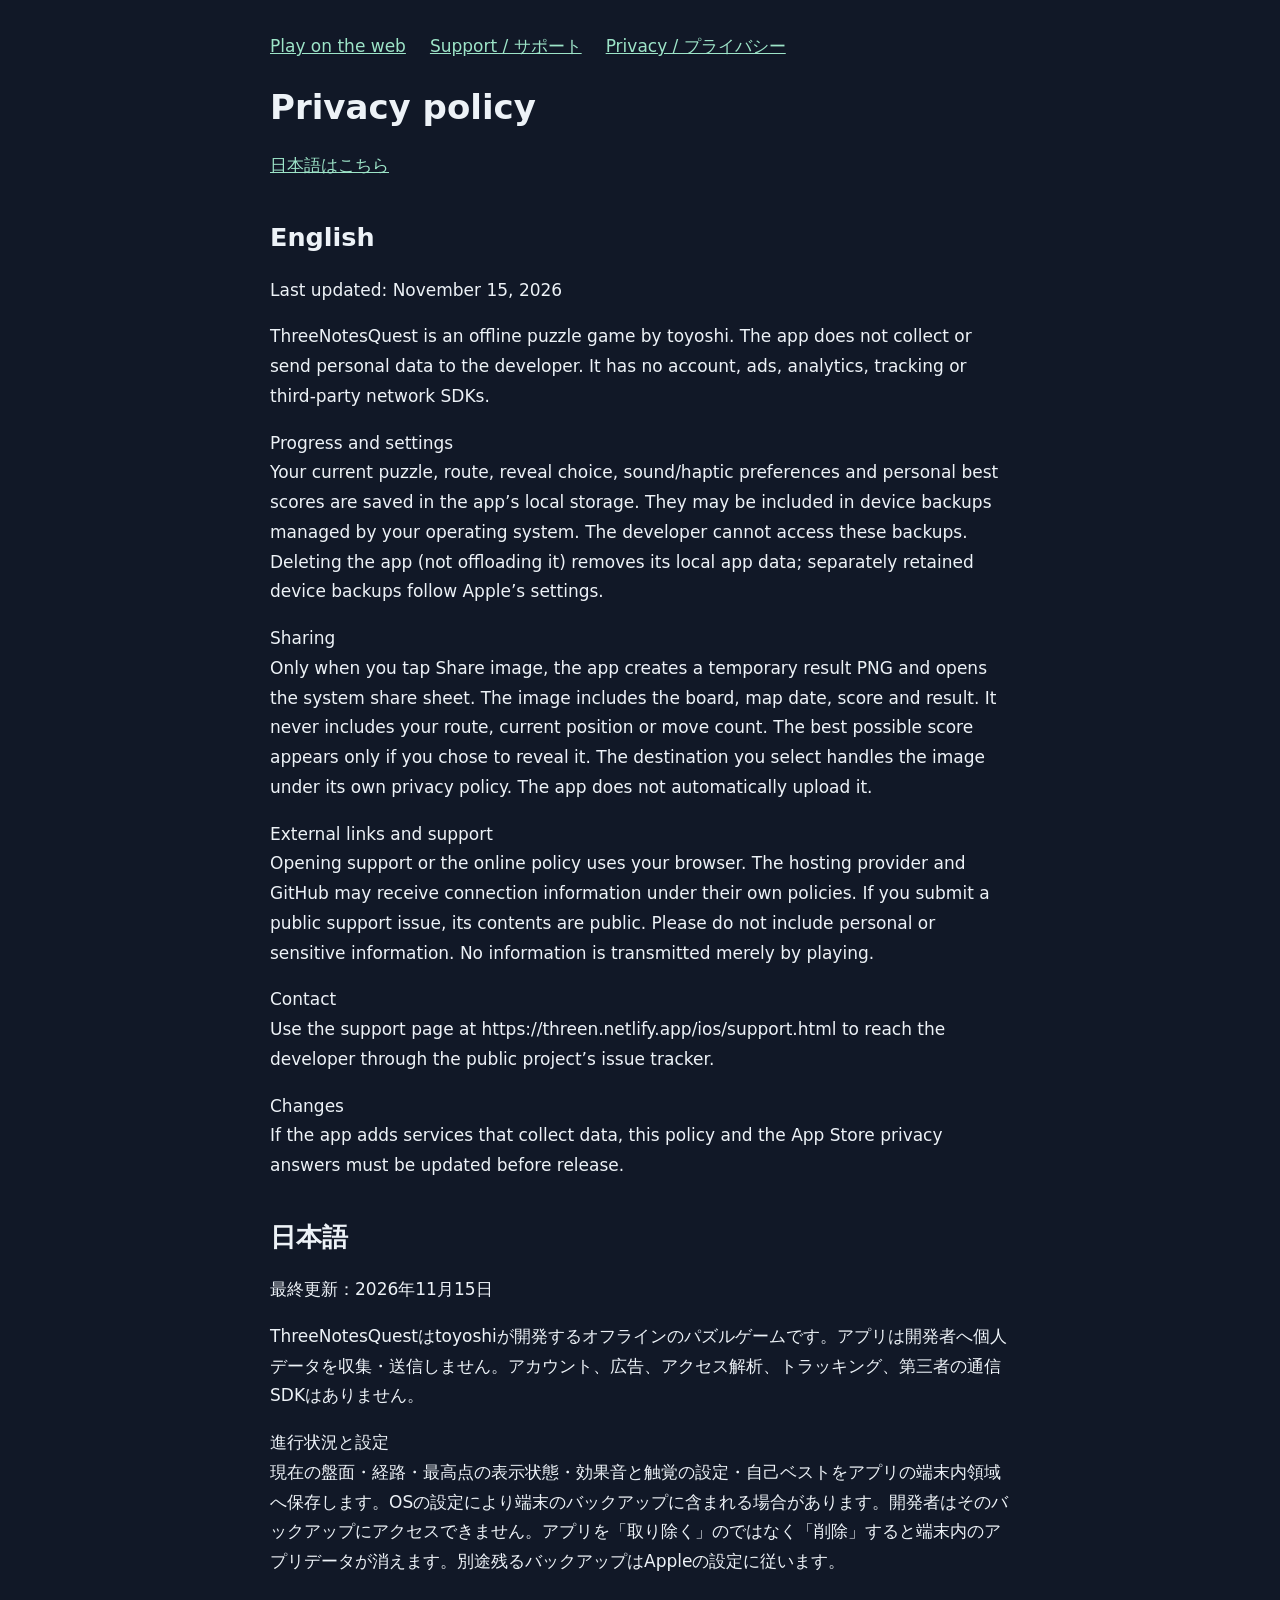
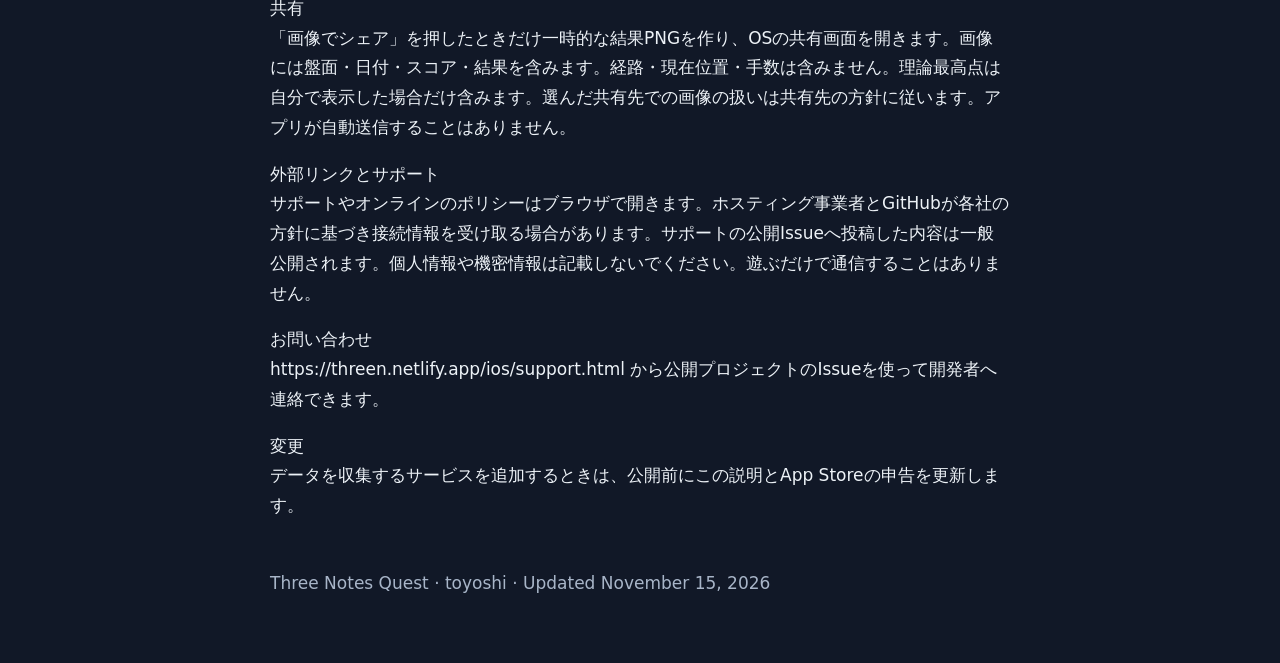
==== ios/privacy.html @ 64a64644 "Add native app privacy and support pages" ====
<!doctype html>
<html lang="en"><meta charset="utf-8"><meta name="viewport" content="width=device-width,initial-scale=1"><meta name="color-scheme" content="dark"><title>Privacy policy · Three Notes Quest</title><style>body{margin:0;background:#111827;color:#edf2f7;font:17px/1.75 system-ui,sans-serif}main{max-width:740px;margin:auto;padding:32px 20px 64px}a{color:#9de4c8}nav{display:flex;gap:24px;flex-wrap:wrap}h1,h2{line-height:1.3}section{margin-top:40px}summary{cursor:pointer;padding:14px 0}li{margin:.5em 0}footer{margin-top:48px;color:#a8b5c8}a:focus-visible{outline:3px solid #e9c35b;outline-offset:4px}</style><main><nav><a href="/">Play on the web</a><a href="support.html">Support / サポート</a><a href="privacy.html">Privacy / プライバシー</a></nav><h1>Privacy policy</h1><p><a href="#japanese" lang="ja">日本語はこちら</a></p><section lang="en"><h2>English</h2><p>Last updated: November 15, 2026</p><p>ThreeNotesQuest is an offline puzzle game by toyoshi. The app does not collect or send personal data to the developer. It has no account, ads, analytics, tracking or third-party network SDKs.</p><p>Progress and settings<br>Your current puzzle, route, reveal choice, sound/haptic preferences and personal best scores are saved in the app’s local storage. They may be included in device backups managed by your operating system. The developer cannot access these backups. Deleting the app (not offloading it) removes its local app data; separately retained device backups follow Apple’s settings.</p><p>Sharing<br>Only when you tap Share image, the app creates a temporary result PNG and opens the system share sheet. The image includes the board, map date, score and result. It never includes your route, current position or move count. The best possible score appears only if you chose to reveal it. The destination you select handles the image under its own privacy policy. The app does not automatically upload it.</p><p>External links and support<br>Opening support or the online policy uses your browser. The hosting provider and GitHub may receive connection information under their own policies. If you submit a public support issue, its contents are public. Please do not include personal or sensitive information. No information is transmitted merely by playing.</p><p>Contact<br>Use the support page at https://threen.netlify.app/ios/support.html to reach the developer through the public project’s issue tracker.</p><p>Changes<br>If the app adds services that collect data, this policy and the App Store privacy answers must be updated before release.</p></section><section lang="ja" id="japanese"><h2>日本語</h2><p>最終更新：2026年11月15日</p><p>ThreeNotesQuestはtoyoshiが開発するオフラインのパズルゲームです。アプリは開発者へ個人データを収集・送信しません。アカウント、広告、アクセス解析、トラッキング、第三者の通信SDKはありません。</p><p>進行状況と設定<br>現在の盤面・経路・最高点の表示状態・効果音と触覚の設定・自己ベストをアプリの端末内領域へ保存します。OSの設定により端末のバックアップに含まれる場合があります。開発者はそのバックアップにアクセスできません。アプリを「取り除く」のではなく「削除」すると端末内のアプリデータが消えます。別途残るバックアップはAppleの設定に従います。</p><p>共有<br>「画像でシェア」を押したときだけ一時的な結果PNGを作り、OSの共有画面を開きます。画像には盤面・日付・スコア・結果を含みます。経路・現在位置・手数は含みません。理論最高点は自分で表示した場合だけ含みます。選んだ共有先での画像の扱いは共有先の方針に従います。アプリが自動送信することはありません。</p><p>外部リンクとサポート<br>サポートやオンラインのポリシーはブラウザで開きます。ホスティング事業者とGitHubが各社の方針に基づき接続情報を受け取る場合があります。サポートの公開Issueへ投稿した内容は一般公開されます。個人情報や機密情報は記載しないでください。遊ぶだけで通信することはありません。</p><p>お問い合わせ<br>https://threen.netlify.app/ios/support.html から公開プロジェクトのIssueを使って開発者へ連絡できます。</p><p>変更<br>データを収集するサービスを追加するときは、公開前にこの説明とApp Storeの申告を更新します。</p></section><footer>Three Notes Quest · toyoshi · Updated November 15, 2026</footer></main></html>
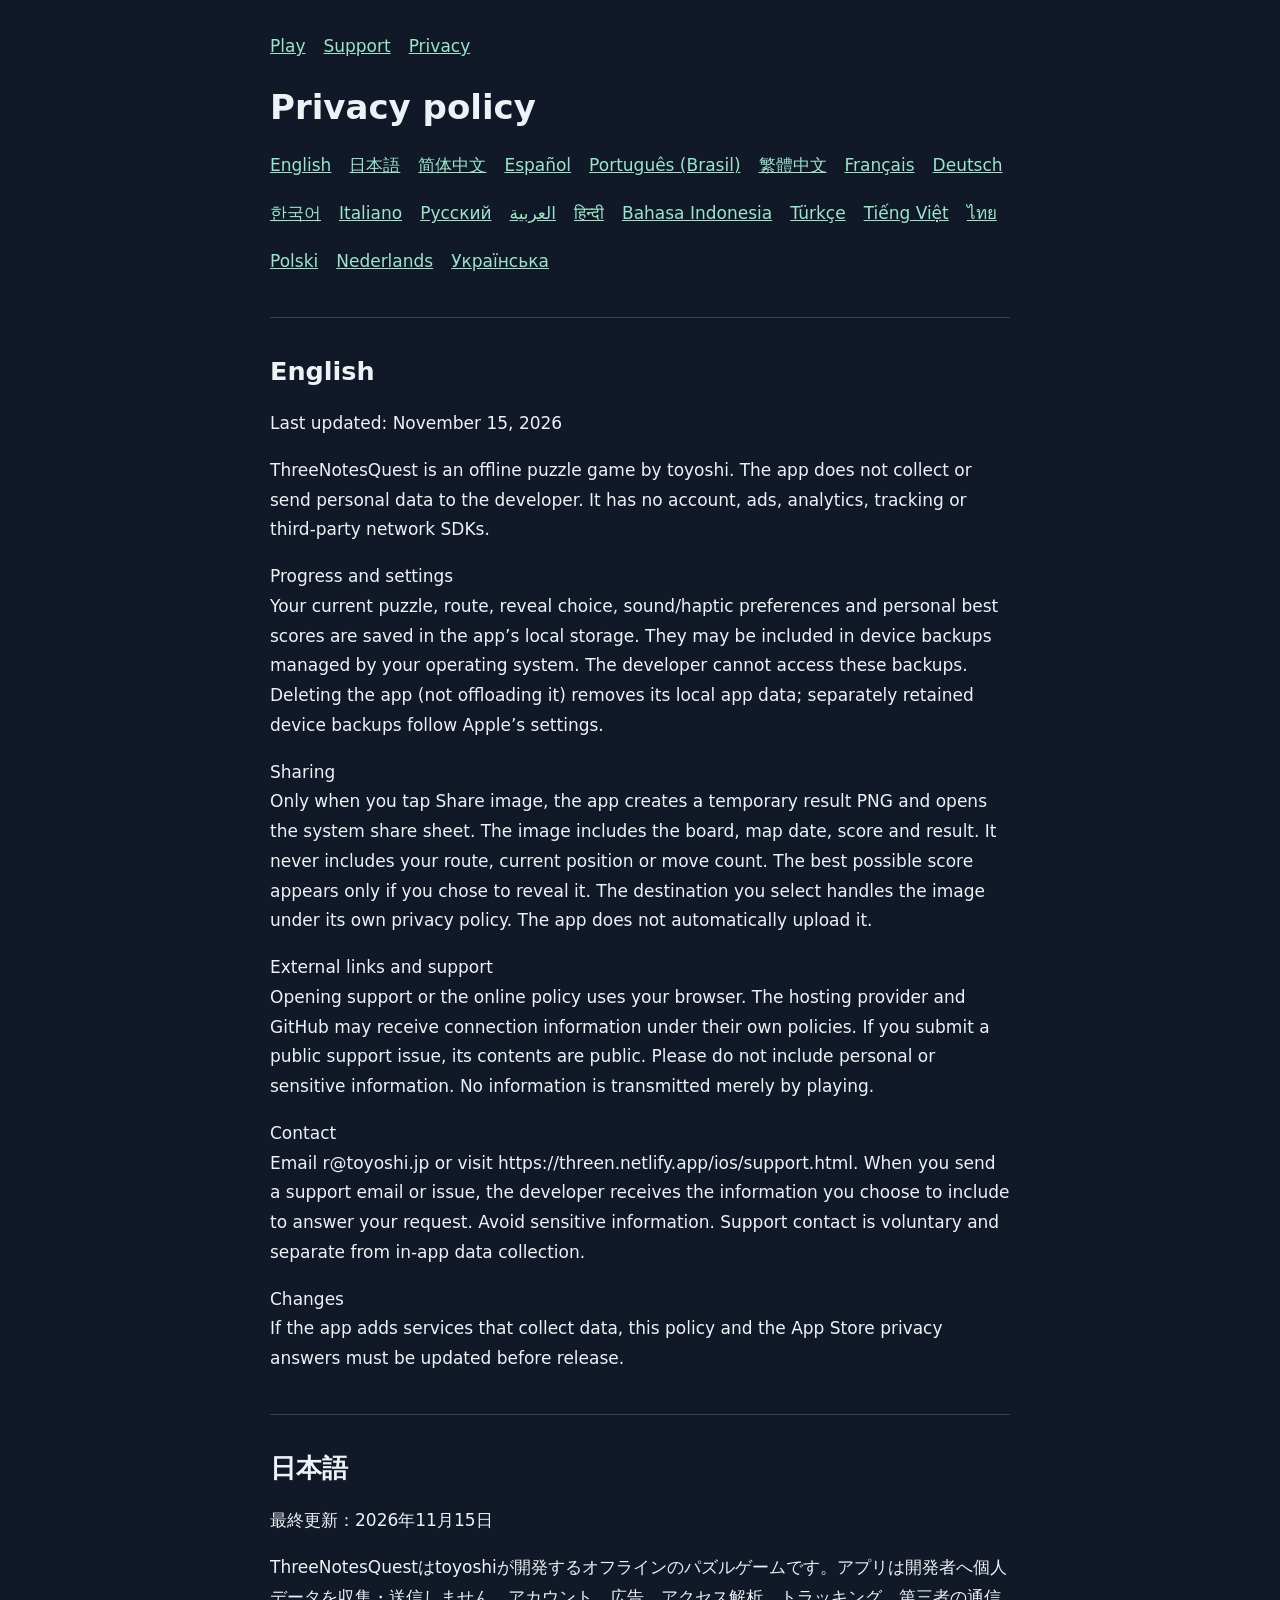
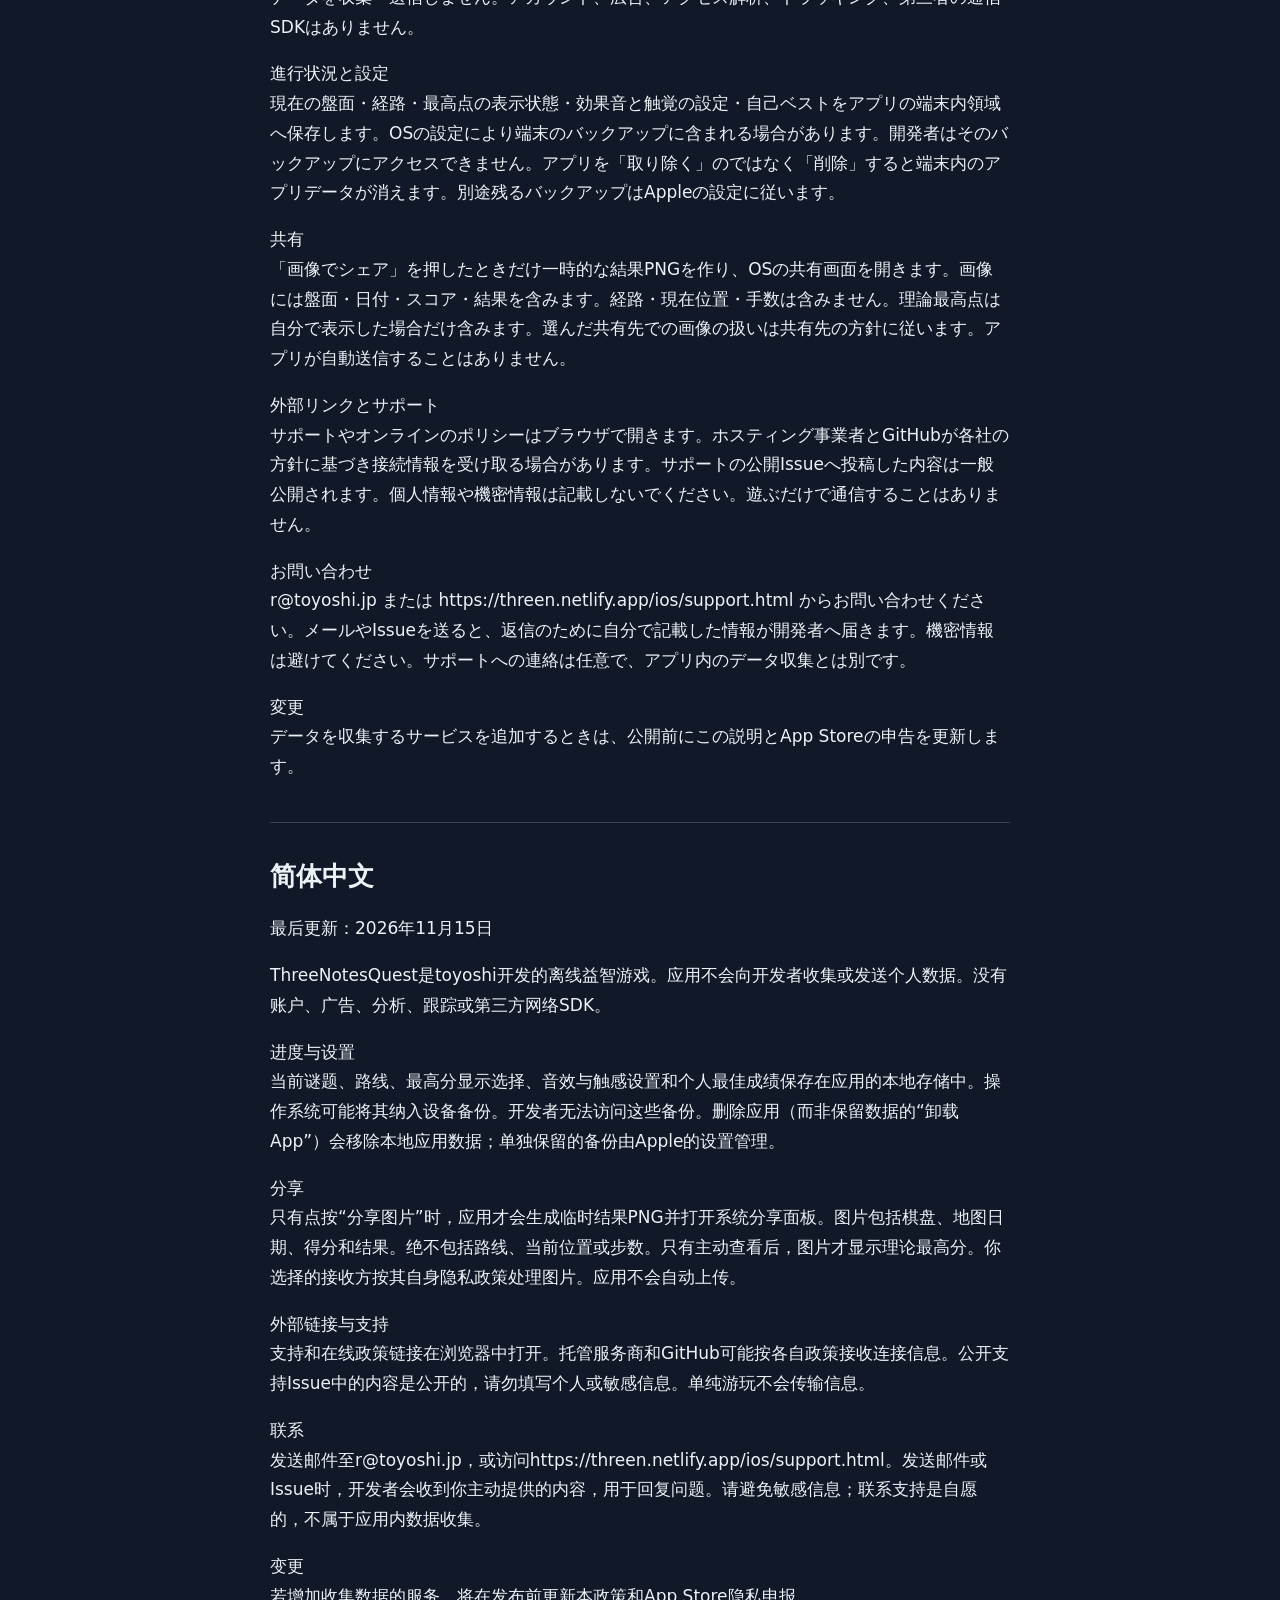
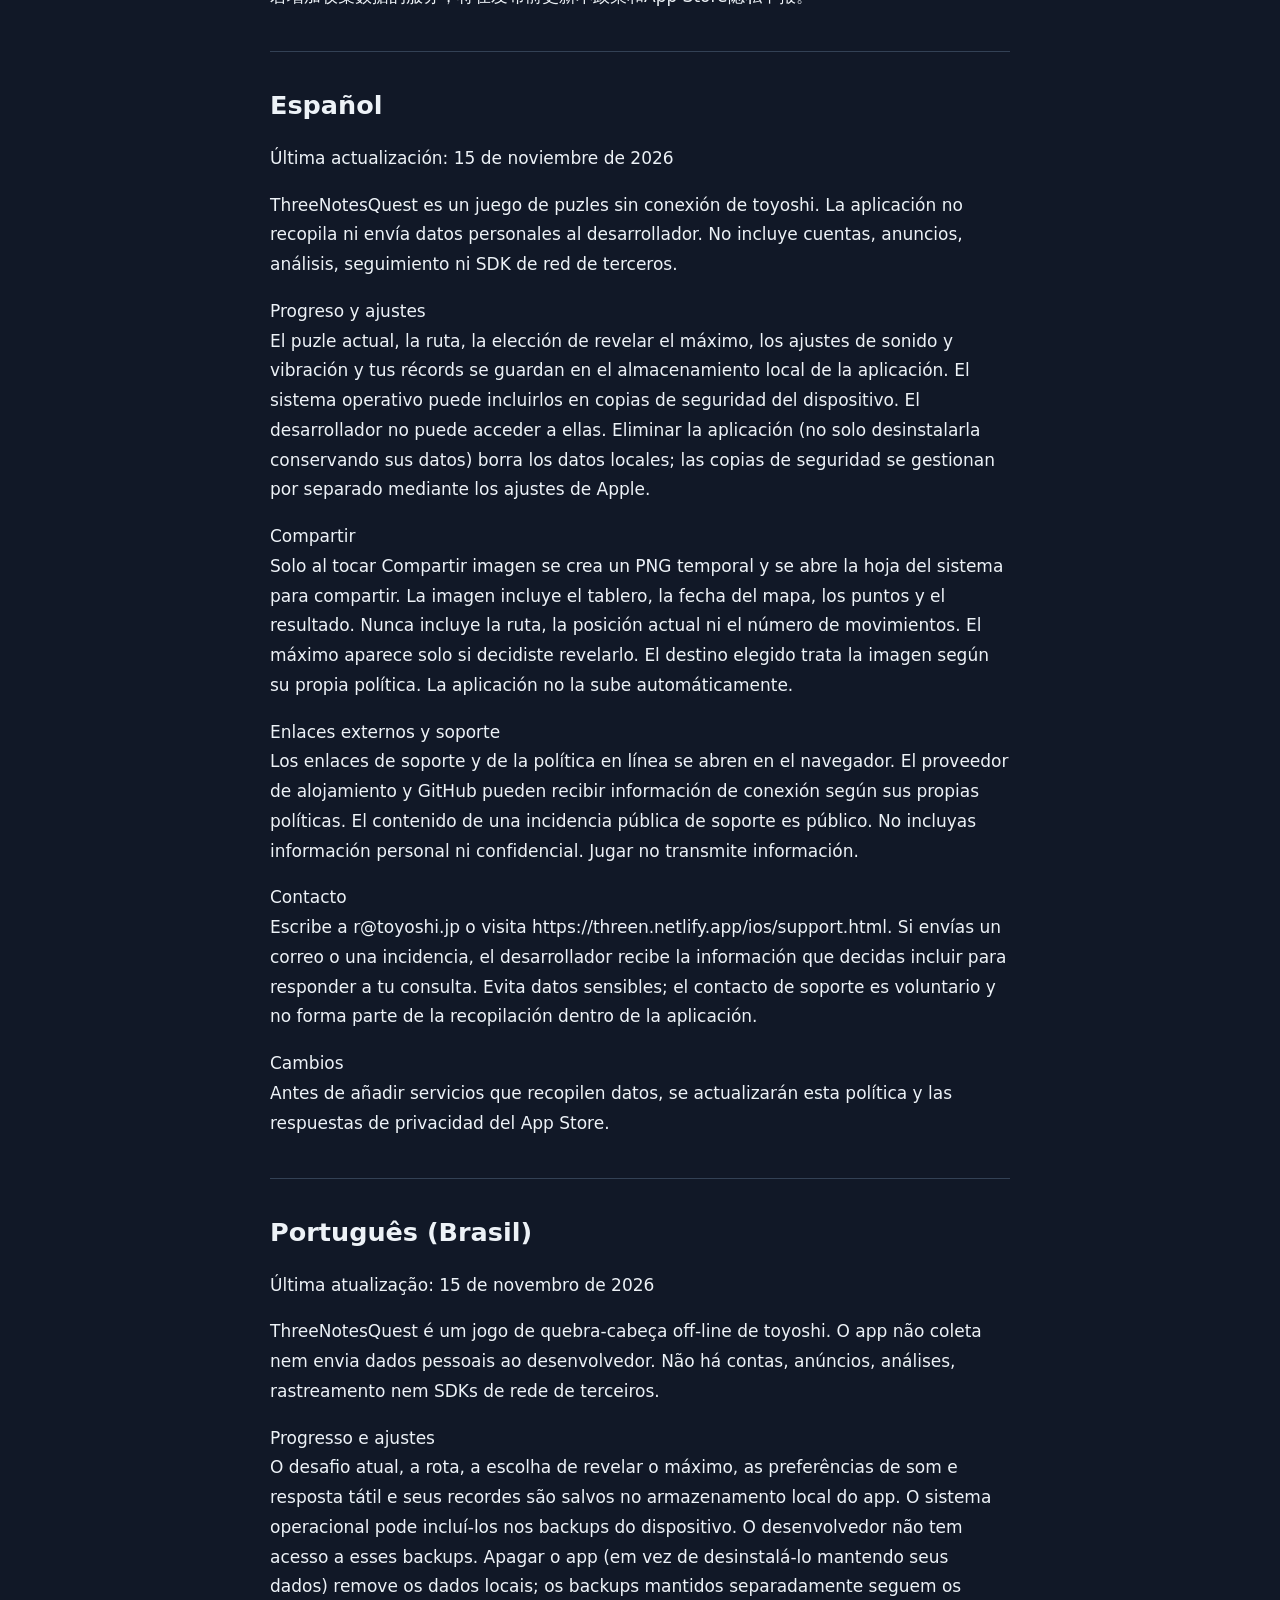
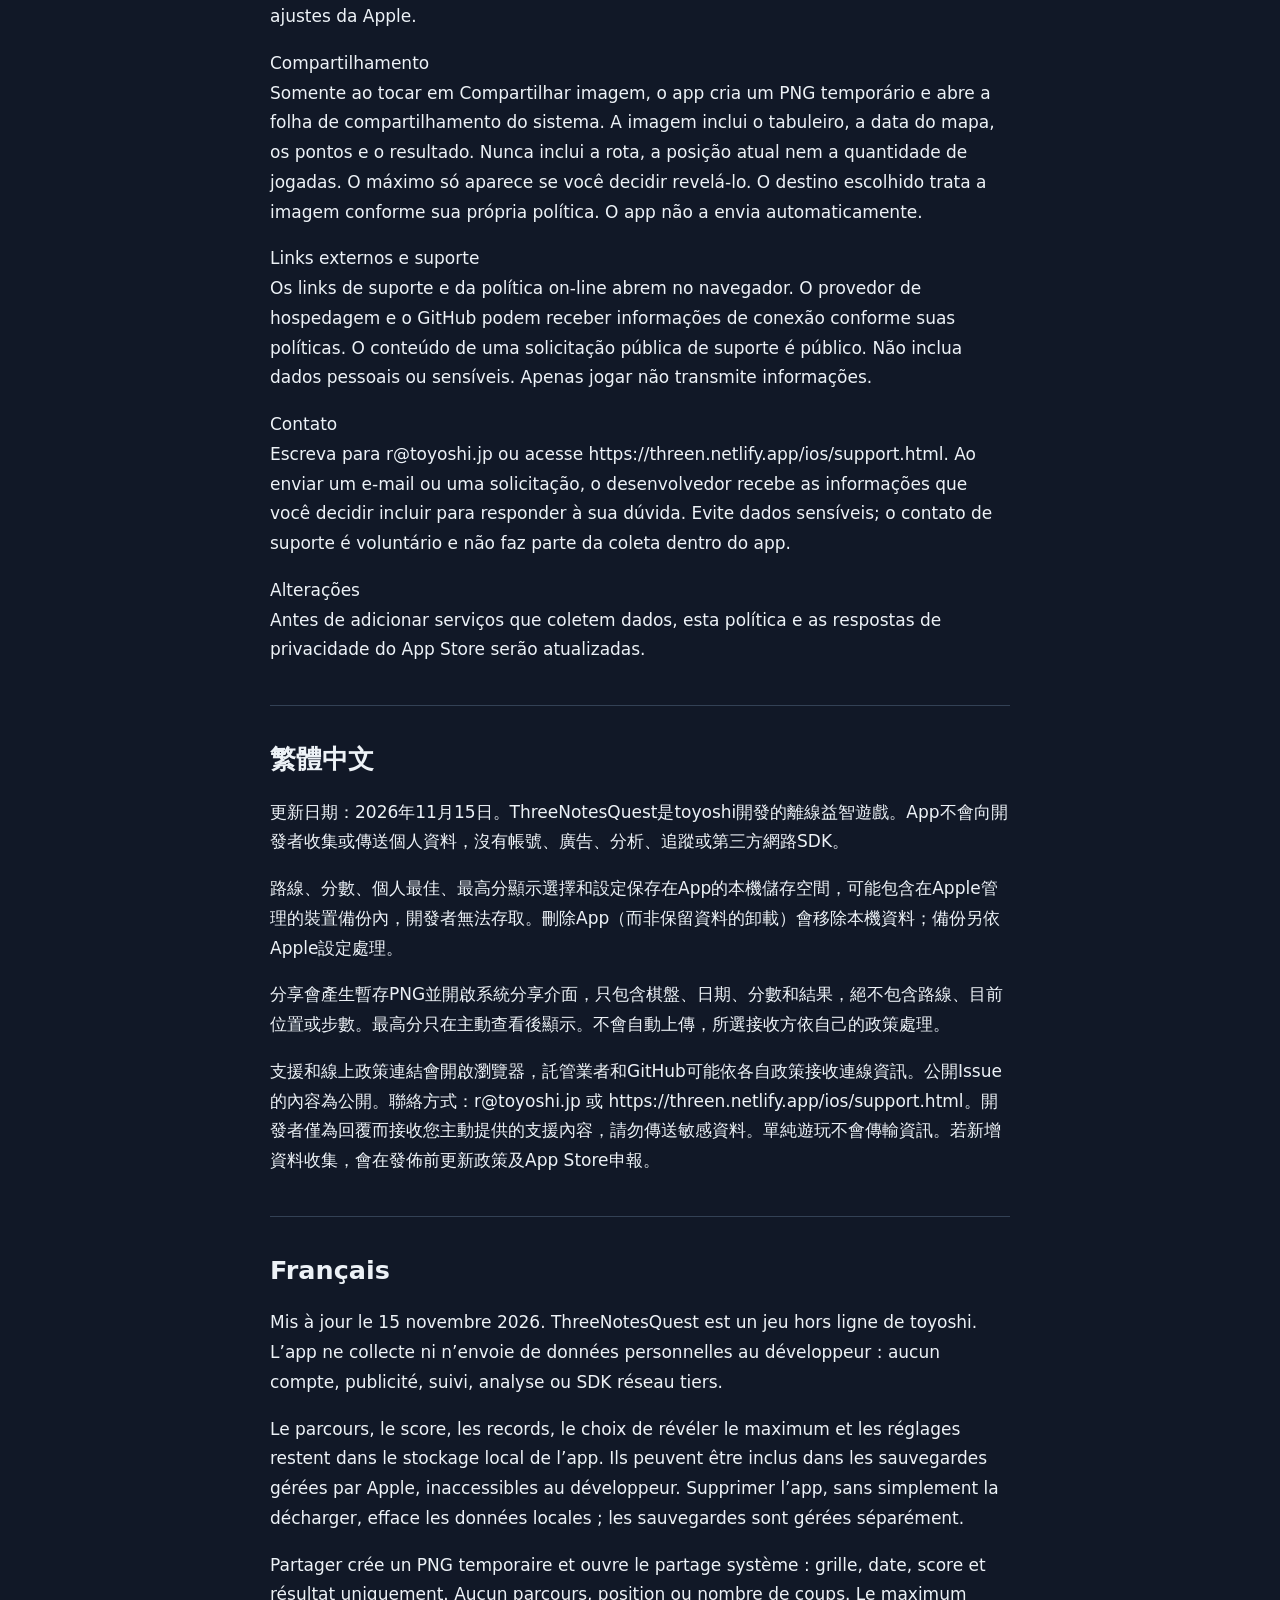
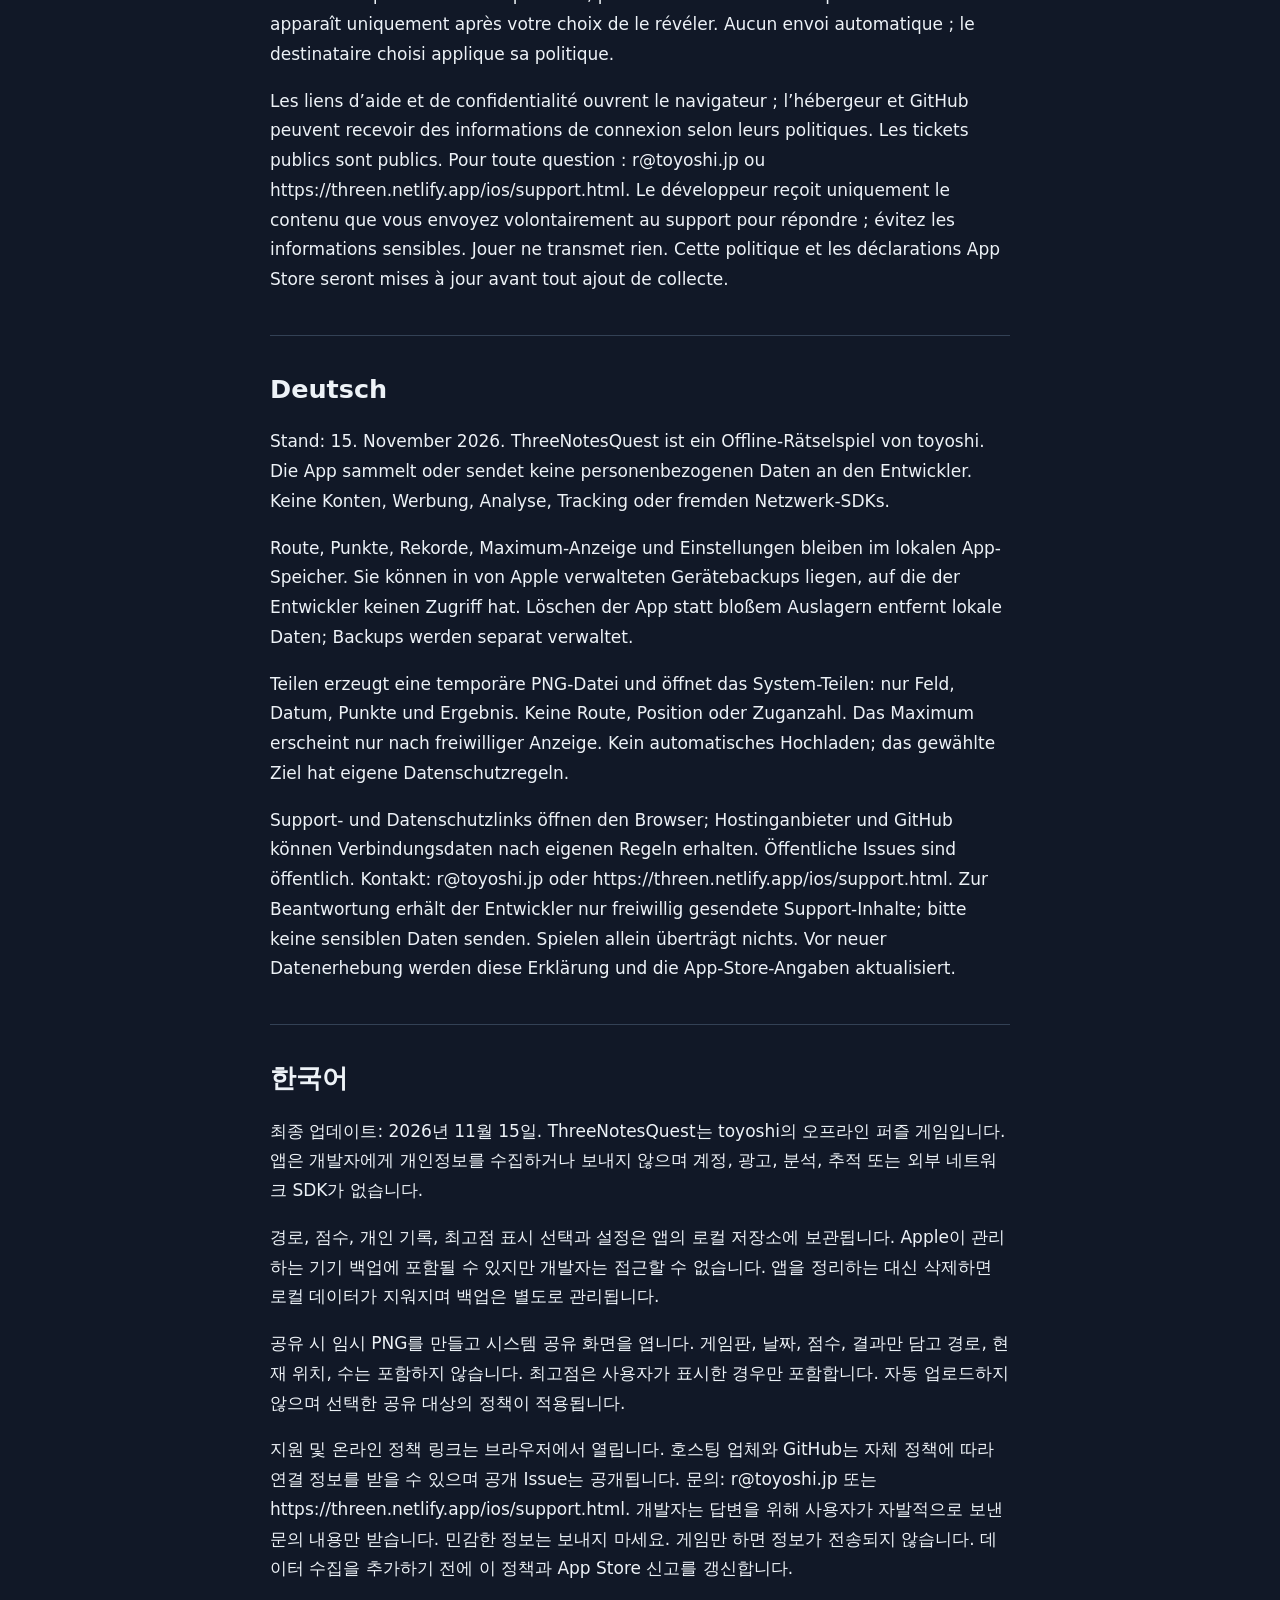
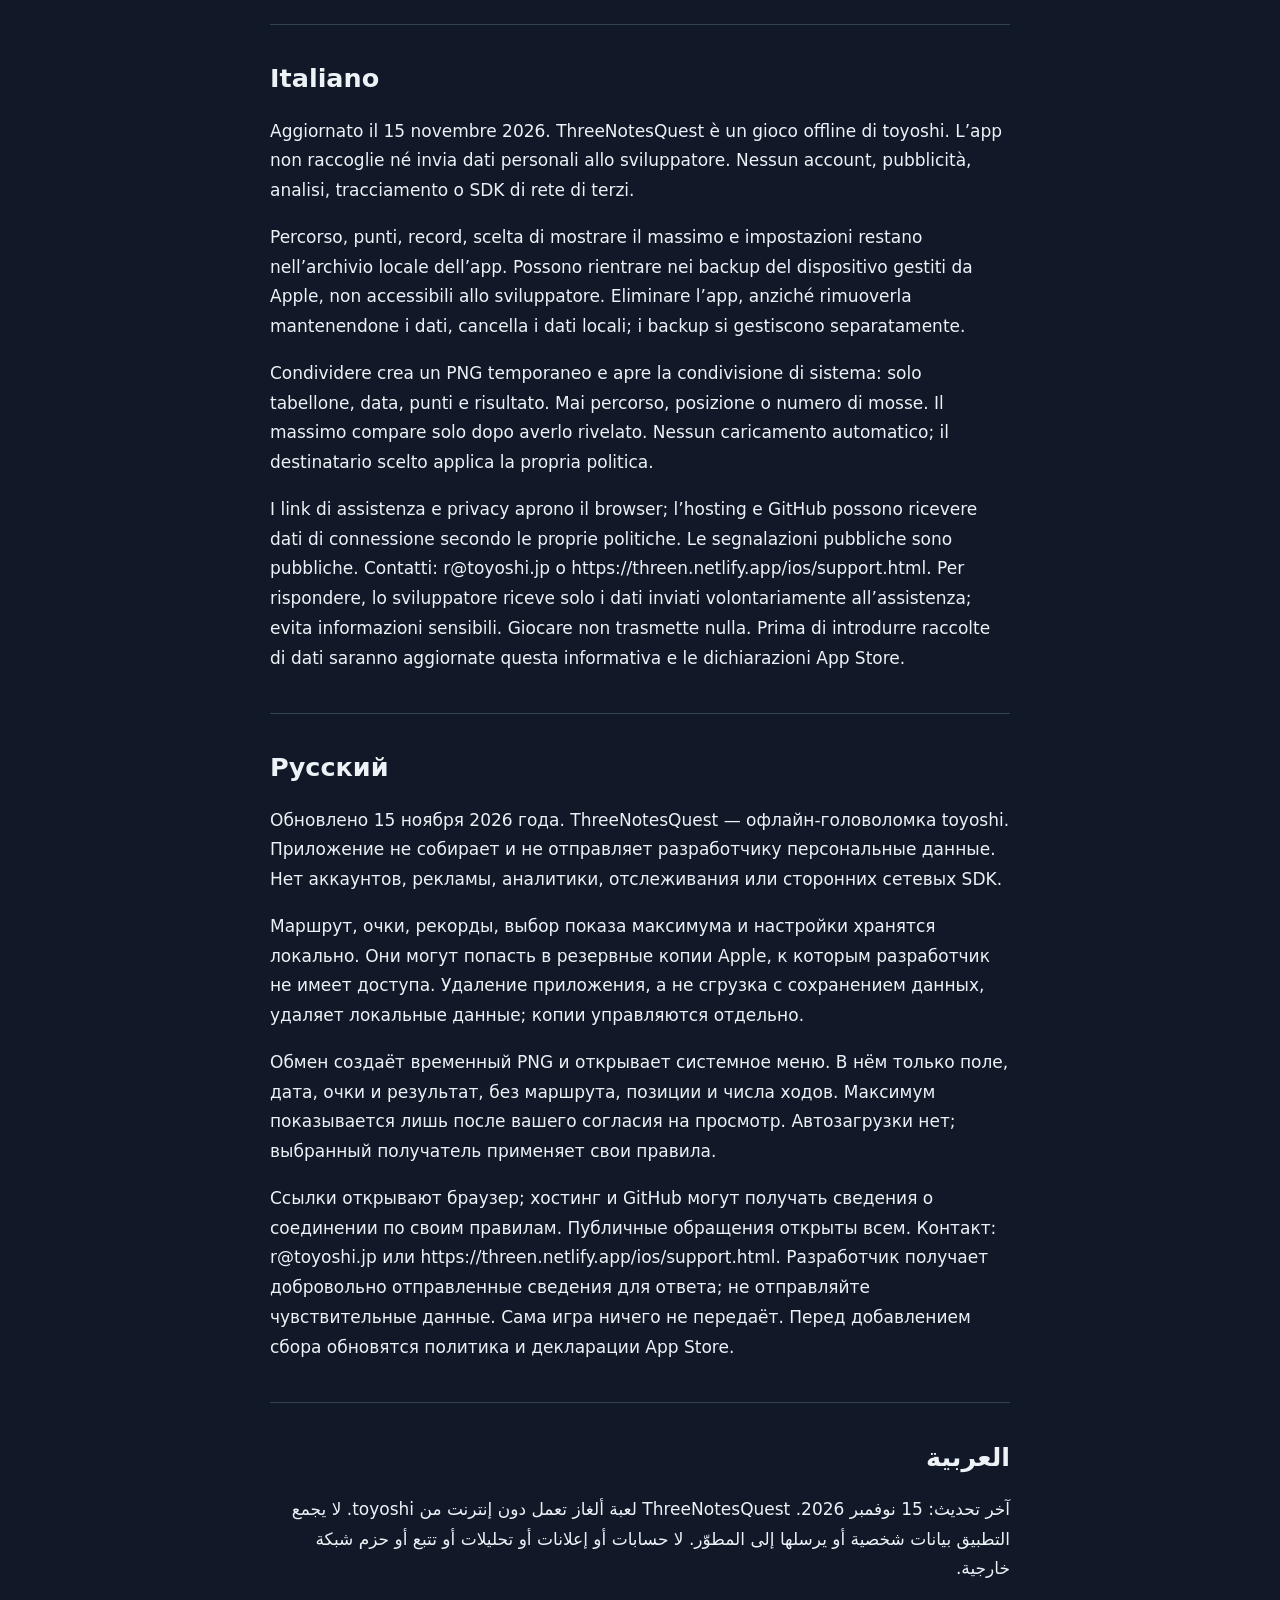
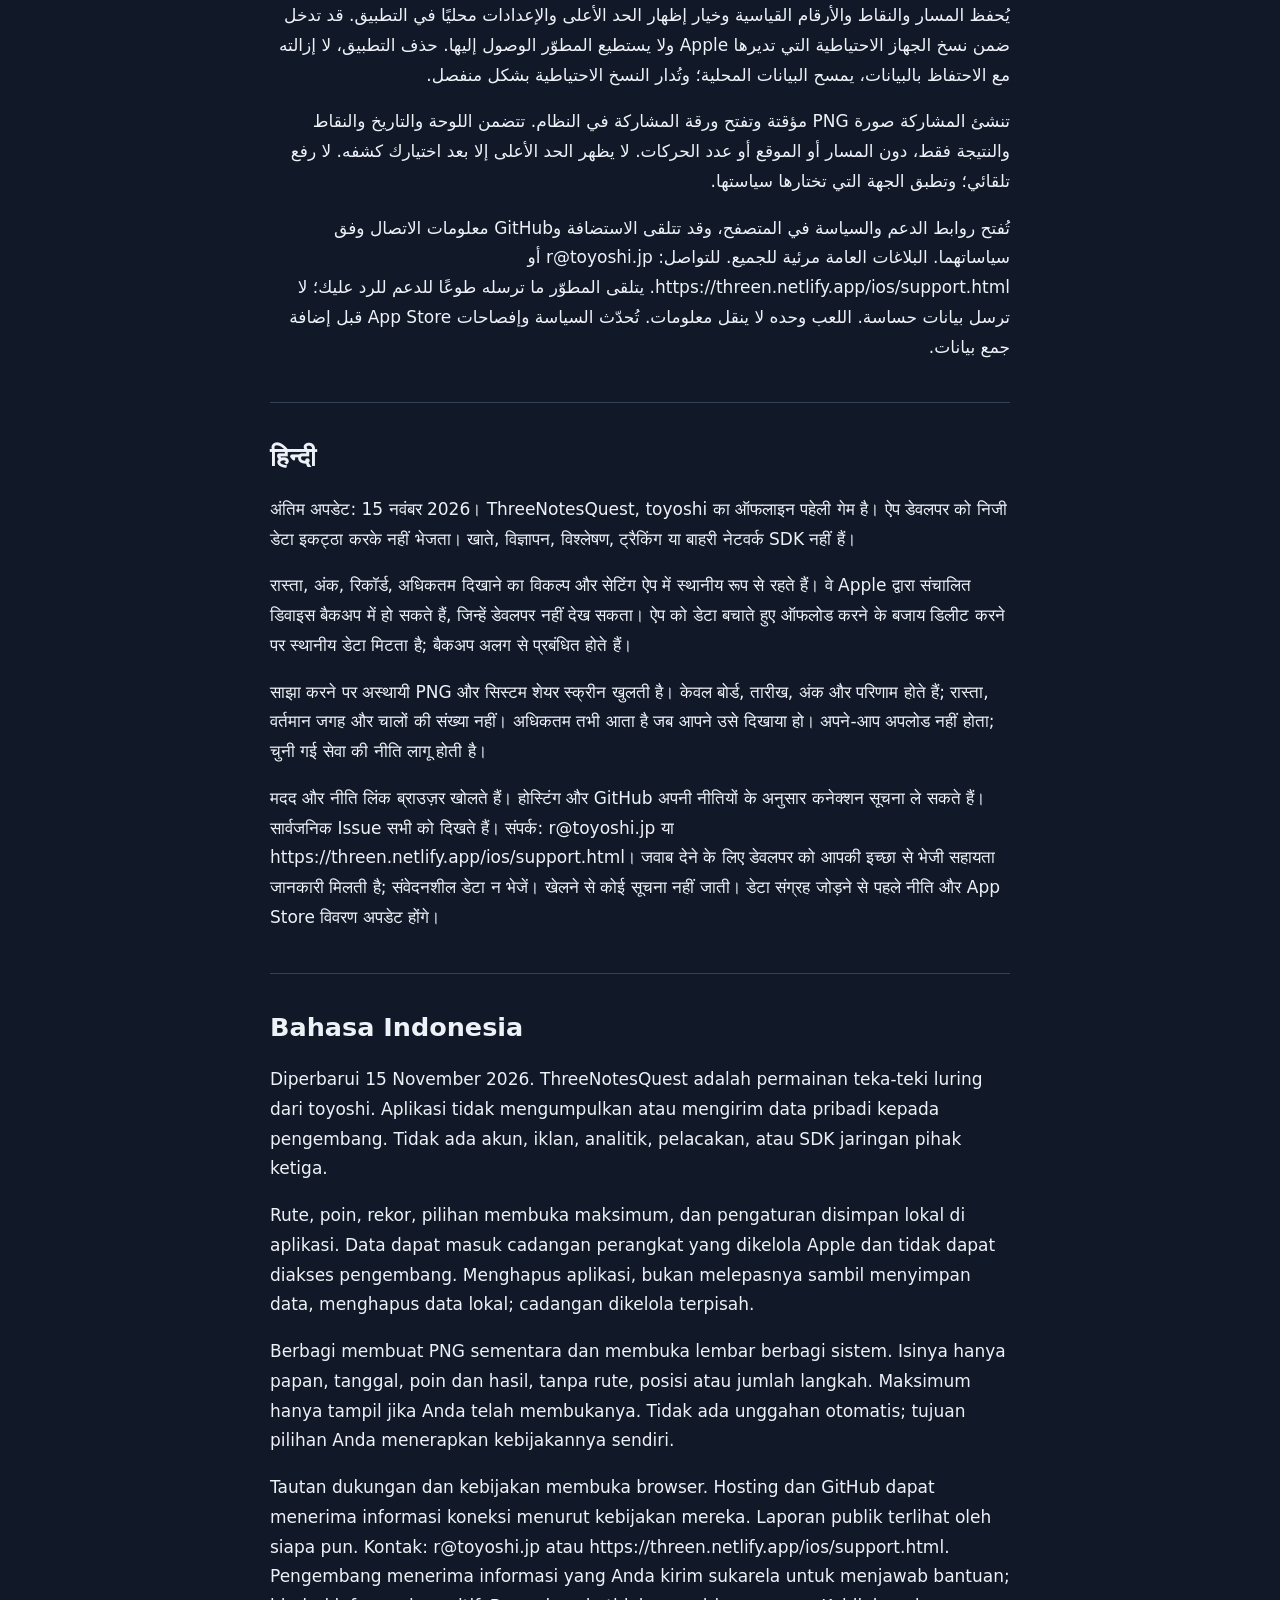
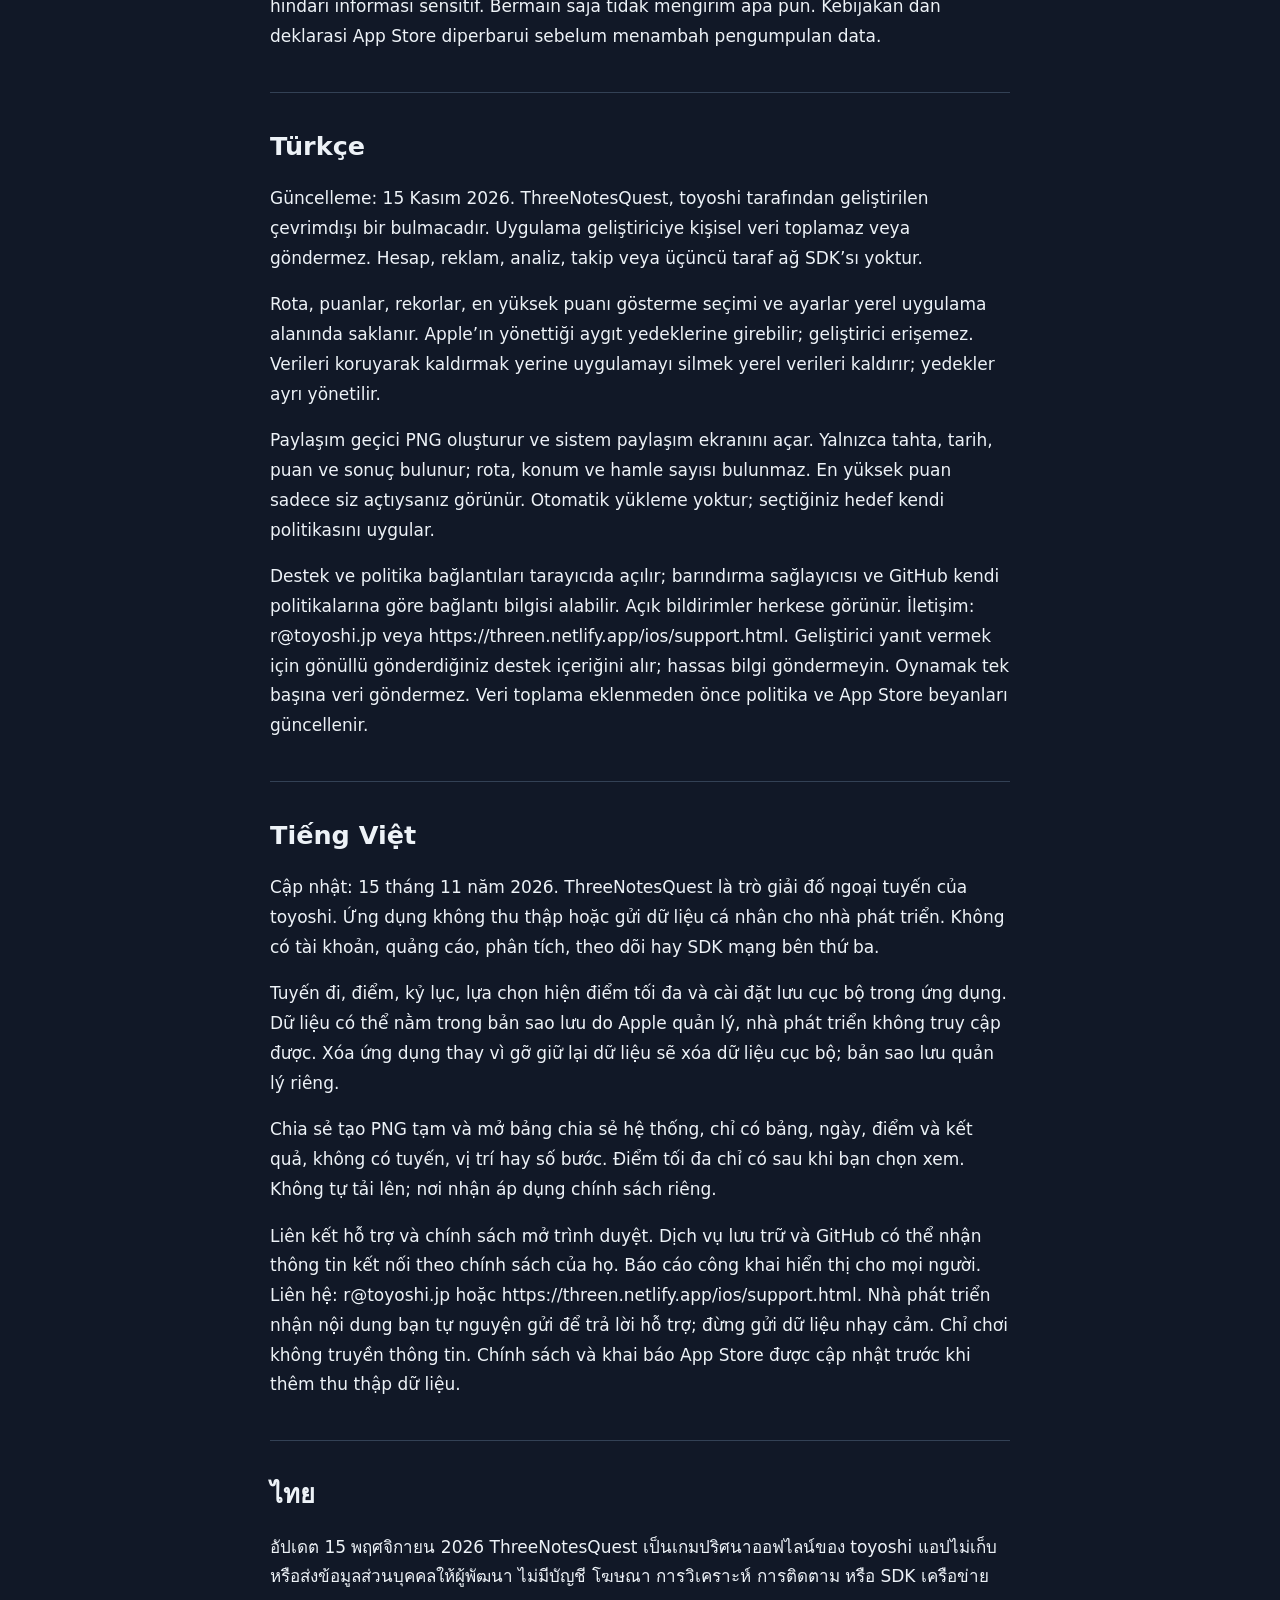
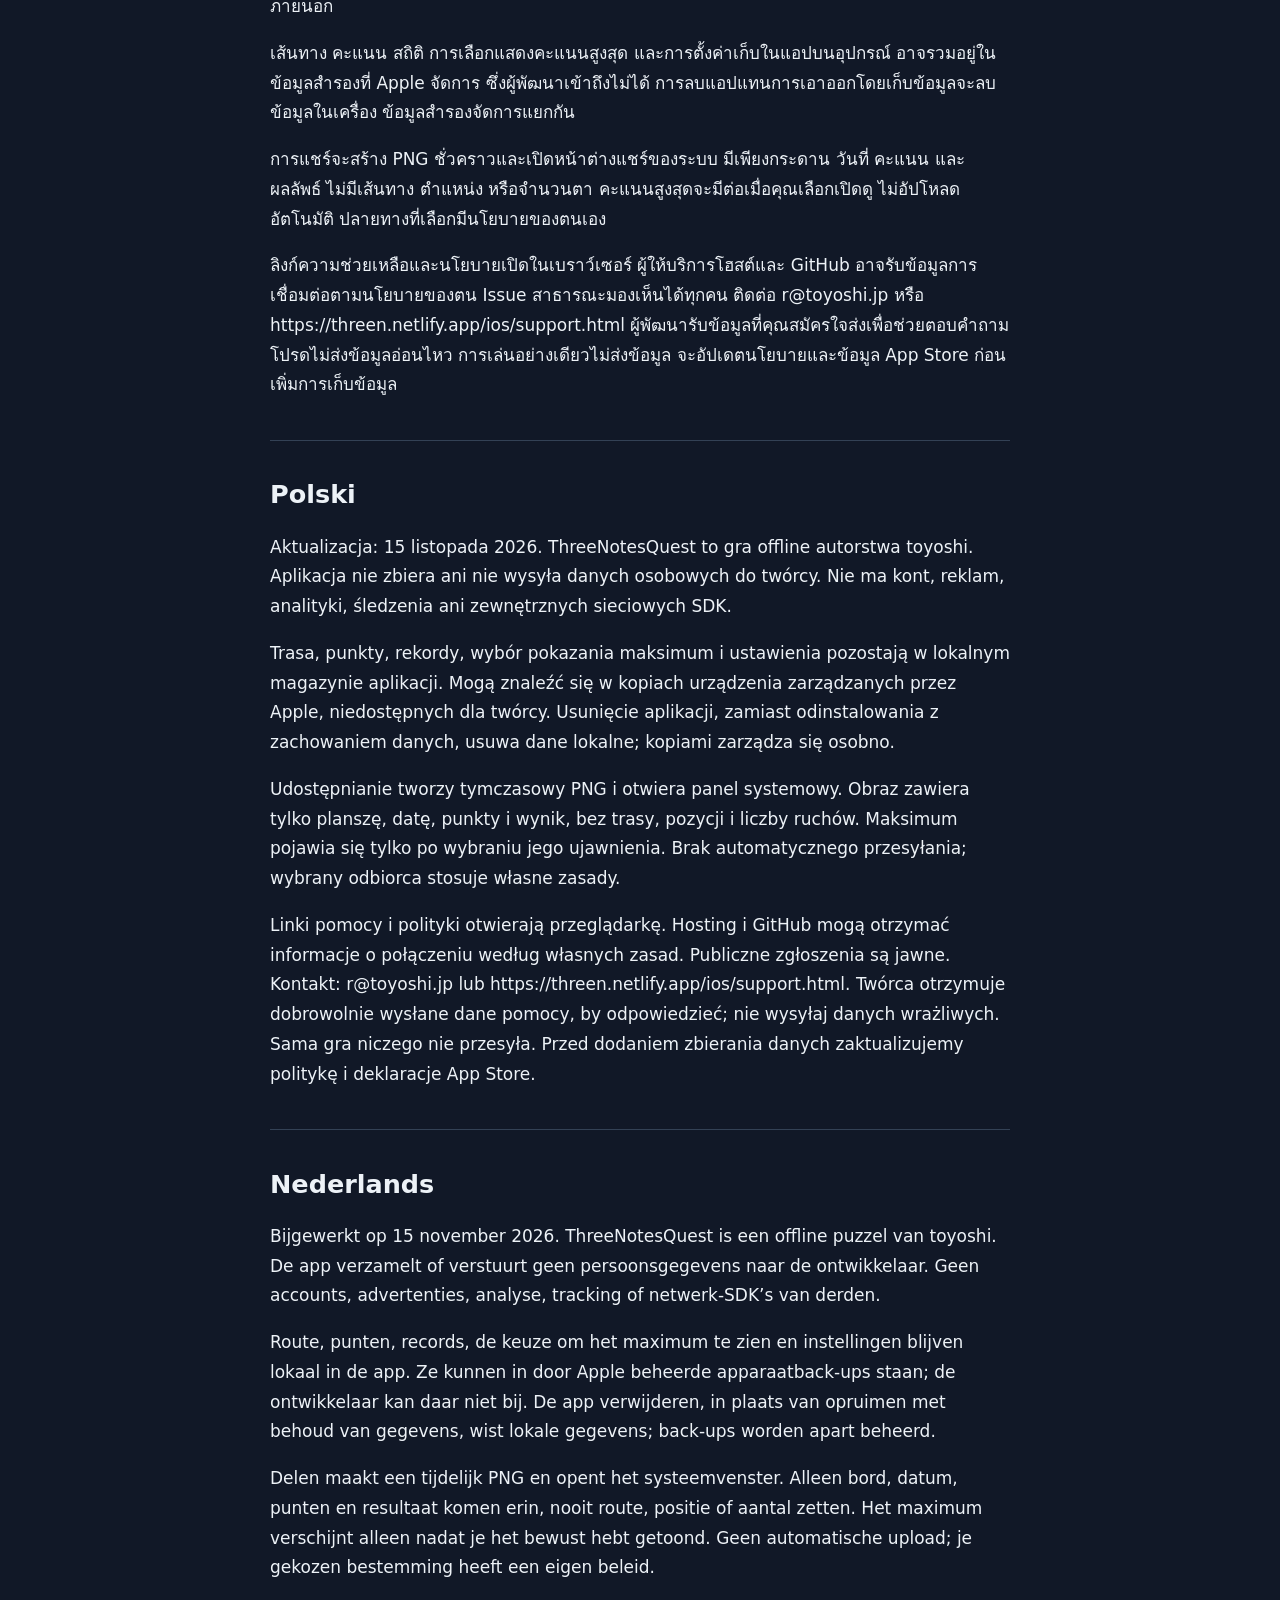
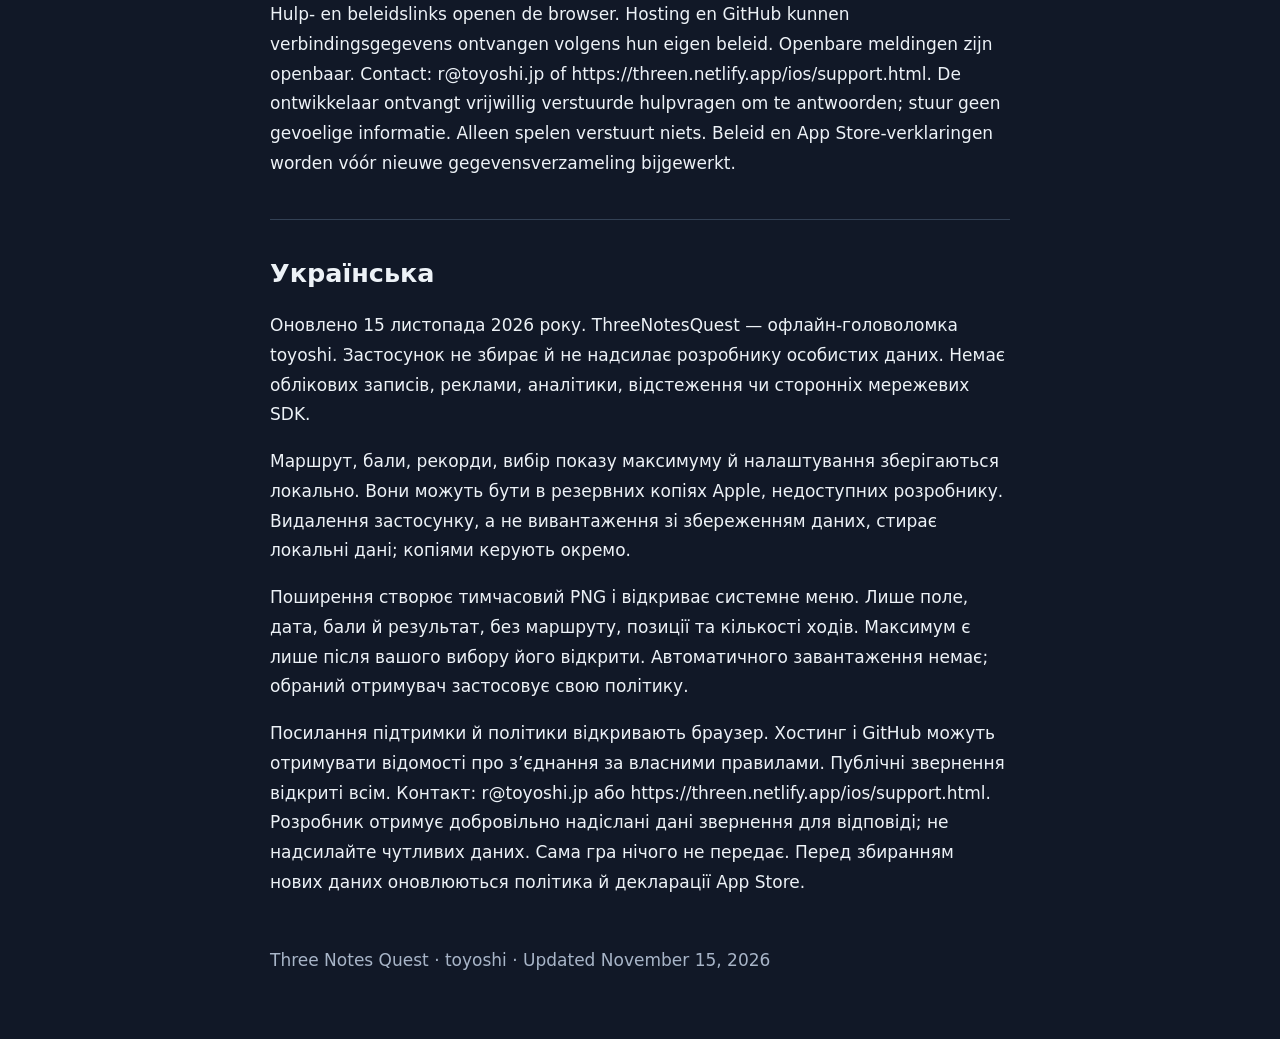
==== commit 3f0559cc: "Expand support and privacy to 20 localizations" ====
--- a/ios/privacy.html
+++ b/ios/privacy.html
@@ -1,2 +1,2 @@
 <!doctype html>
-<html lang="en"><meta charset="utf-8"><meta name="viewport" content="width=device-width,initial-scale=1"><meta name="color-scheme" content="dark"><title>Privacy policy · Three Notes Quest</title><style>body{margin:0;background:#111827;color:#edf2f7;font:17px/1.75 system-ui,sans-serif}main{max-width:740px;margin:auto;padding:32px 20px 64px}a{color:#9de4c8}nav{display:flex;gap:24px;flex-wrap:wrap}h1,h2{line-height:1.3}section{margin-top:40px}summary{cursor:pointer;padding:14px 0}li{margin:.5em 0}footer{margin-top:48px;color:#a8b5c8}a:focus-visible{outline:3px solid #e9c35b;outline-offset:4px}</style><main><nav><a href="/">Play on the web</a><a href="support.html">Support / サポート</a><a href="privacy.html">Privacy / プライバシー</a></nav><h1>Privacy policy</h1><p><a href="#japanese" lang="ja">日本語はこちら</a></p><section lang="en"><h2>English</h2><p>Last updated: November 15, 2026</p><p>ThreeNotesQuest is an offline puzzle game by toyoshi. The app does not collect or send personal data to the developer. It has no account, ads, analytics, tracking or third-party network SDKs.</p><p>Progress and settings<br>Your current puzzle, route, reveal choice, sound/haptic preferences and personal best scores are saved in the app’s local storage. They may be included in device backups managed by your operating system. The developer cannot access these backups. Deleting the app (not offloading it) removes its local app data; separately retained device backups follow Apple’s settings.</p><p>Sharing<br>Only when you tap Share image, the app creates a temporary result PNG and opens the system share sheet. The image includes the board, map date, score and result. It never includes your route, current position or move count. The best possible score appears only if you chose to reveal it. The destination you select handles the image under its own privacy policy. The app does not automatically upload it.</p><p>External links and support<br>Opening support or the online policy uses your browser. The hosting provider and GitHub may receive connection information under their own policies. If you submit a public support issue, its contents are public. Please do not include personal or sensitive information. No information is transmitted merely by playing.</p><p>Contact<br>Use the support page at https://threen.netlify.app/ios/support.html to reach the developer through the public project’s issue tracker.</p><p>Changes<br>If the app adds services that collect data, this policy and the App Store privacy answers must be updated before release.</p></section><section lang="ja" id="japanese"><h2>日本語</h2><p>最終更新：2026年11月15日</p><p>ThreeNotesQuestはtoyoshiが開発するオフラインのパズルゲームです。アプリは開発者へ個人データを収集・送信しません。アカウント、広告、アクセス解析、トラッキング、第三者の通信SDKはありません。</p><p>進行状況と設定<br>現在の盤面・経路・最高点の表示状態・効果音と触覚の設定・自己ベストをアプリの端末内領域へ保存します。OSの設定により端末のバックアップに含まれる場合があります。開発者はそのバックアップにアクセスできません。アプリを「取り除く」のではなく「削除」すると端末内のアプリデータが消えます。別途残るバックアップはAppleの設定に従います。</p><p>共有<br>「画像でシェア」を押したときだけ一時的な結果PNGを作り、OSの共有画面を開きます。画像には盤面・日付・スコア・結果を含みます。経路・現在位置・手数は含みません。理論最高点は自分で表示した場合だけ含みます。選んだ共有先での画像の扱いは共有先の方針に従います。アプリが自動送信することはありません。</p><p>外部リンクとサポート<br>サポートやオンラインのポリシーはブラウザで開きます。ホスティング事業者とGitHubが各社の方針に基づき接続情報を受け取る場合があります。サポートの公開Issueへ投稿した内容は一般公開されます。個人情報や機密情報は記載しないでください。遊ぶだけで通信することはありません。</p><p>お問い合わせ<br>https://threen.netlify.app/ios/support.html から公開プロジェクトのIssueを使って開発者へ連絡できます。</p><p>変更<br>データを収集するサービスを追加するときは、公開前にこの説明とApp Storeの申告を更新します。</p></section><footer>Three Notes Quest · toyoshi · Updated November 15, 2026</footer></main></html>
+<html lang="en"><meta charset="utf-8"><meta name="viewport" content="width=device-width,initial-scale=1"><meta name="color-scheme" content="dark"><title>Privacy · Three Notes Quest</title><style>body{margin:0;background:#111827;color:#edf2f7;font:17px/1.75 system-ui,sans-serif}main{max-width:740px;margin:auto;padding:32px 20px 64px}a{color:#9de4c8}nav{display:flex;gap:18px;flex-wrap:wrap}h1,h2{line-height:1.3}section{margin-top:40px;border-top:1px solid #334155;padding-top:16px}a:focus-visible{outline:3px solid #e9c35b;outline-offset:4px}footer{margin-top:48px;color:#a8b5c8}</style><main><nav><a href="/">Play</a><a href="support.html">Support</a><a href="privacy.html">Privacy</a></nav><h1>Privacy policy</h1><nav aria-label="Languages"><a href="#en" lang="en">English</a><a href="#ja" lang="ja">日本語</a><a href="#zh-Hans" lang="zh-Hans">简体中文</a><a href="#es" lang="es">Español</a><a href="#pt-BR" lang="pt-BR">Português (Brasil)</a><a href="#zh-Hant" lang="zh-Hant">繁體中文</a><a href="#fr" lang="fr">Français</a><a href="#de" lang="de">Deutsch</a><a href="#ko" lang="ko">한국어</a><a href="#it" lang="it">Italiano</a><a href="#ru" lang="ru">Русский</a><a href="#ar" lang="ar">العربية</a><a href="#hi" lang="hi">हिन्दी</a><a href="#id" lang="id">Bahasa Indonesia</a><a href="#tr" lang="tr">Türkçe</a><a href="#vi" lang="vi">Tiếng Việt</a><a href="#th" lang="th">ไทย</a><a href="#pl" lang="pl">Polski</a><a href="#nl" lang="nl">Nederlands</a><a href="#uk" lang="uk">Українська</a></nav><section id="en" lang="en"><h2>English</h2><p>Last updated: November 15, 2026</p><p>ThreeNotesQuest is an offline puzzle game by toyoshi. The app does not collect or send personal data to the developer. It has no account, ads, analytics, tracking or third-party network SDKs.</p><p>Progress and settings<br>Your current puzzle, route, reveal choice, sound/haptic preferences and personal best scores are saved in the app’s local storage. They may be included in device backups managed by your operating system. The developer cannot access these backups. Deleting the app (not offloading it) removes its local app data; separately retained device backups follow Apple’s settings.</p><p>Sharing<br>Only when you tap Share image, the app creates a temporary result PNG and opens the system share sheet. The image includes the board, map date, score and result. It never includes your route, current position or move count. The best possible score appears only if you chose to reveal it. The destination you select handles the image under its own privacy policy. The app does not automatically upload it.</p><p>External links and support<br>Opening support or the online policy uses your browser. The hosting provider and GitHub may receive connection information under their own policies. If you submit a public support issue, its contents are public. Please do not include personal or sensitive information. No information is transmitted merely by playing.</p><p>Contact<br>Email r@toyoshi.jp or visit https://threen.netlify.app/ios/support.html. When you send a support email or issue, the developer receives the information you choose to include to answer your request. Avoid sensitive information. Support contact is voluntary and separate from in-app data collection.</p><p>Changes<br>If the app adds services that collect data, this policy and the App Store privacy answers must be updated before release.</p></section><section id="ja" lang="ja"><h2>日本語</h2><p>最終更新：2026年11月15日</p><p>ThreeNotesQuestはtoyoshiが開発するオフラインのパズルゲームです。アプリは開発者へ個人データを収集・送信しません。アカウント、広告、アクセス解析、トラッキング、第三者の通信SDKはありません。</p><p>進行状況と設定<br>現在の盤面・経路・最高点の表示状態・効果音と触覚の設定・自己ベストをアプリの端末内領域へ保存します。OSの設定により端末のバックアップに含まれる場合があります。開発者はそのバックアップにアクセスできません。アプリを「取り除く」のではなく「削除」すると端末内のアプリデータが消えます。別途残るバックアップはAppleの設定に従います。</p><p>共有<br>「画像でシェア」を押したときだけ一時的な結果PNGを作り、OSの共有画面を開きます。画像には盤面・日付・スコア・結果を含みます。経路・現在位置・手数は含みません。理論最高点は自分で表示した場合だけ含みます。選んだ共有先での画像の扱いは共有先の方針に従います。アプリが自動送信することはありません。</p><p>外部リンクとサポート<br>サポートやオンラインのポリシーはブラウザで開きます。ホスティング事業者とGitHubが各社の方針に基づき接続情報を受け取る場合があります。サポートの公開Issueへ投稿した内容は一般公開されます。個人情報や機密情報は記載しないでください。遊ぶだけで通信することはありません。</p><p>お問い合わせ<br>r@toyoshi.jp または https://threen.netlify.app/ios/support.html からお問い合わせください。メールやIssueを送ると、返信のために自分で記載した情報が開発者へ届きます。機密情報は避けてください。サポートへの連絡は任意で、アプリ内のデータ収集とは別です。</p><p>変更<br>データを収集するサービスを追加するときは、公開前にこの説明とApp Storeの申告を更新します。</p></section><section id="zh-Hans" lang="zh-Hans"><h2>简体中文</h2><p>最后更新：2026年11月15日</p><p>ThreeNotesQuest是toyoshi开发的离线益智游戏。应用不会向开发者收集或发送个人数据。没有账户、广告、分析、跟踪或第三方网络SDK。</p><p>进度与设置<br>当前谜题、路线、最高分显示选择、音效与触感设置和个人最佳成绩保存在应用的本地存储中。操作系统可能将其纳入设备备份。开发者无法访问这些备份。删除应用（而非保留数据的“卸载App”）会移除本地应用数据；单独保留的备份由Apple的设置管理。</p><p>分享<br>只有点按“分享图片”时，应用才会生成临时结果PNG并打开系统分享面板。图片包括棋盘、地图日期、得分和结果。绝不包括路线、当前位置或步数。只有主动查看后，图片才显示理论最高分。你选择的接收方按其自身隐私政策处理图片。应用不会自动上传。</p><p>外部链接与支持<br>支持和在线政策链接在浏览器中打开。托管服务商和GitHub可能按各自政策接收连接信息。公开支持Issue中的内容是公开的，请勿填写个人或敏感信息。单纯游玩不会传输信息。</p><p>联系<br>发送邮件至r@toyoshi.jp，或访问https://threen.netlify.app/ios/support.html。发送邮件或Issue时，开发者会收到你主动提供的内容，用于回复问题。请避免敏感信息；联系支持是自愿的，不属于应用内数据收集。</p><p>变更<br>若增加收集数据的服务，将在发布前更新本政策和App Store隐私申报。</p></section><section id="es" lang="es"><h2>Español</h2><p>Última actualización: 15 de noviembre de 2026</p><p>ThreeNotesQuest es un juego de puzles sin conexión de toyoshi. La aplicación no recopila ni envía datos personales al desarrollador. No incluye cuentas, anuncios, análisis, seguimiento ni SDK de red de terceros.</p><p>Progreso y ajustes<br>El puzle actual, la ruta, la elección de revelar el máximo, los ajustes de sonido y vibración y tus récords se guardan en el almacenamiento local de la aplicación. El sistema operativo puede incluirlos en copias de seguridad del dispositivo. El desarrollador no puede acceder a ellas. Eliminar la aplicación (no solo desinstalarla conservando sus datos) borra los datos locales; las copias de seguridad se gestionan por separado mediante los ajustes de Apple.</p><p>Compartir<br>Solo al tocar Compartir imagen se crea un PNG temporal y se abre la hoja del sistema para compartir. La imagen incluye el tablero, la fecha del mapa, los puntos y el resultado. Nunca incluye la ruta, la posición actual ni el número de movimientos. El máximo aparece solo si decidiste revelarlo. El destino elegido trata la imagen según su propia política. La aplicación no la sube automáticamente.</p><p>Enlaces externos y soporte<br>Los enlaces de soporte y de la política en línea se abren en el navegador. El proveedor de alojamiento y GitHub pueden recibir información de conexión según sus propias políticas. El contenido de una incidencia pública de soporte es público. No incluyas información personal ni confidencial. Jugar no transmite información.</p><p>Contacto<br>Escribe a r@toyoshi.jp o visita https://threen.netlify.app/ios/support.html. Si envías un correo o una incidencia, el desarrollador recibe la información que decidas incluir para responder a tu consulta. Evita datos sensibles; el contacto de soporte es voluntario y no forma parte de la recopilación dentro de la aplicación.</p><p>Cambios<br>Antes de añadir servicios que recopilen datos, se actualizarán esta política y las respuestas de privacidad del App Store.</p></section><section id="pt-BR" lang="pt-BR"><h2>Português (Brasil)</h2><p>Última atualização: 15 de novembro de 2026</p><p>ThreeNotesQuest é um jogo de quebra-cabeça off-line de toyoshi. O app não coleta nem envia dados pessoais ao desenvolvedor. Não há contas, anúncios, análises, rastreamento nem SDKs de rede de terceiros.</p><p>Progresso e ajustes<br>O desafio atual, a rota, a escolha de revelar o máximo, as preferências de som e resposta tátil e seus recordes são salvos no armazenamento local do app. O sistema operacional pode incluí-los nos backups do dispositivo. O desenvolvedor não tem acesso a esses backups. Apagar o app (em vez de desinstalá-lo mantendo seus dados) remove os dados locais; os backups mantidos separadamente seguem os ajustes da Apple.</p><p>Compartilhamento<br>Somente ao tocar em Compartilhar imagem, o app cria um PNG temporário e abre a folha de compartilhamento do sistema. A imagem inclui o tabuleiro, a data do mapa, os pontos e o resultado. Nunca inclui a rota, a posição atual nem a quantidade de jogadas. O máximo só aparece se você decidir revelá-lo. O destino escolhido trata a imagem conforme sua própria política. O app não a envia automaticamente.</p><p>Links externos e suporte<br>Os links de suporte e da política on-line abrem no navegador. O provedor de hospedagem e o GitHub podem receber informações de conexão conforme suas políticas. O conteúdo de uma solicitação pública de suporte é público. Não inclua dados pessoais ou sensíveis. Apenas jogar não transmite informações.</p><p>Contato<br>Escreva para r@toyoshi.jp ou acesse https://threen.netlify.app/ios/support.html. Ao enviar um e-mail ou uma solicitação, o desenvolvedor recebe as informações que você decidir incluir para responder à sua dúvida. Evite dados sensíveis; o contato de suporte é voluntário e não faz parte da coleta dentro do app.</p><p>Alterações<br>Antes de adicionar serviços que coletem dados, esta política e as respostas de privacidade do App Store serão atualizadas.</p></section><section id="zh-Hant" lang="zh-Hant"><h2>繁體中文</h2><p>更新日期：2026年11月15日。ThreeNotesQuest是toyoshi開發的離線益智遊戲。App不會向開發者收集或傳送個人資料，沒有帳號、廣告、分析、追蹤或第三方網路SDK。</p><p>路線、分數、個人最佳、最高分顯示選擇和設定保存在App的本機儲存空間，可能包含在Apple管理的裝置備份內，開發者無法存取。刪除App（而非保留資料的卸載）會移除本機資料；備份另依Apple設定處理。</p><p>分享會產生暫存PNG並開啟系統分享介面，只包含棋盤、日期、分數和結果，絕不包含路線、目前位置或步數。最高分只在主動查看後顯示。不會自動上傳，所選接收方依自己的政策處理。</p><p>支援和線上政策連結會開啟瀏覽器，託管業者和GitHub可能依各自政策接收連線資訊。公開Issue的內容為公開。聯絡方式：r@toyoshi.jp 或 https://threen.netlify.app/ios/support.html。開發者僅為回覆而接收您主動提供的支援內容，請勿傳送敏感資料。單純遊玩不會傳輸資訊。若新增資料收集，會在發佈前更新政策及App Store申報。</p></section><section id="fr" lang="fr"><h2>Français</h2><p>Mis à jour le 15 novembre 2026. ThreeNotesQuest est un jeu hors ligne de toyoshi. L’app ne collecte ni n’envoie de données personnelles au développeur : aucun compte, publicité, suivi, analyse ou SDK réseau tiers.</p><p>Le parcours, le score, les records, le choix de révéler le maximum et les réglages restent dans le stockage local de l’app. Ils peuvent être inclus dans les sauvegardes gérées par Apple, inaccessibles au développeur. Supprimer l’app, sans simplement la décharger, efface les données locales ; les sauvegardes sont gérées séparément.</p><p>Partager crée un PNG temporaire et ouvre le partage système : grille, date, score et résultat uniquement. Aucun parcours, position ou nombre de coups. Le maximum apparaît uniquement après votre choix de le révéler. Aucun envoi automatique ; le destinataire choisi applique sa politique.</p><p>Les liens d’aide et de confidentialité ouvrent le navigateur ; l’hébergeur et GitHub peuvent recevoir des informations de connexion selon leurs politiques. Les tickets publics sont publics. Pour toute question : r@toyoshi.jp ou https://threen.netlify.app/ios/support.html. Le développeur reçoit uniquement le contenu que vous envoyez volontairement au support pour répondre ; évitez les informations sensibles. Jouer ne transmet rien. Cette politique et les déclarations App Store seront mises à jour avant tout ajout de collecte.</p></section><section id="de" lang="de"><h2>Deutsch</h2><p>Stand: 15. November 2026. ThreeNotesQuest ist ein Offline-Rätselspiel von toyoshi. Die App sammelt oder sendet keine personenbezogenen Daten an den Entwickler. Keine Konten, Werbung, Analyse, Tracking oder fremden Netzwerk-SDKs.</p><p>Route, Punkte, Rekorde, Maximum-Anzeige und Einstellungen bleiben im lokalen App-Speicher. Sie können in von Apple verwalteten Gerätebackups liegen, auf die der Entwickler keinen Zugriff hat. Löschen der App statt bloßem Auslagern entfernt lokale Daten; Backups werden separat verwaltet.</p><p>Teilen erzeugt eine temporäre PNG-Datei und öffnet das System-Teilen: nur Feld, Datum, Punkte und Ergebnis. Keine Route, Position oder Zuganzahl. Das Maximum erscheint nur nach freiwilliger Anzeige. Kein automatisches Hochladen; das gewählte Ziel hat eigene Datenschutzregeln.</p><p>Support- und Datenschutzlinks öffnen den Browser; Hostinganbieter und GitHub können Verbindungsdaten nach eigenen Regeln erhalten. Öffentliche Issues sind öffentlich. Kontakt: r@toyoshi.jp oder https://threen.netlify.app/ios/support.html. Zur Beantwortung erhält der Entwickler nur freiwillig gesendete Support-Inhalte; bitte keine sensiblen Daten senden. Spielen allein überträgt nichts. Vor neuer Datenerhebung werden diese Erklärung und die App-Store-Angaben aktualisiert.</p></section><section id="ko" lang="ko"><h2>한국어</h2><p>최종 업데이트: 2026년 11월 15일. ThreeNotesQuest는 toyoshi의 오프라인 퍼즐 게임입니다. 앱은 개발자에게 개인정보를 수집하거나 보내지 않으며 계정, 광고, 분석, 추적 또는 외부 네트워크 SDK가 없습니다.</p><p>경로, 점수, 개인 기록, 최고점 표시 선택과 설정은 앱의 로컬 저장소에 보관됩니다. Apple이 관리하는 기기 백업에 포함될 수 있지만 개발자는 접근할 수 없습니다. 앱을 정리하는 대신 삭제하면 로컬 데이터가 지워지며 백업은 별도로 관리됩니다.</p><p>공유 시 임시 PNG를 만들고 시스템 공유 화면을 엽니다. 게임판, 날짜, 점수, 결과만 담고 경로, 현재 위치, 수는 포함하지 않습니다. 최고점은 사용자가 표시한 경우만 포함합니다. 자동 업로드하지 않으며 선택한 공유 대상의 정책이 적용됩니다.</p><p>지원 및 온라인 정책 링크는 브라우저에서 열립니다. 호스팅 업체와 GitHub는 자체 정책에 따라 연결 정보를 받을 수 있으며 공개 Issue는 공개됩니다. 문의: r@toyoshi.jp 또는 https://threen.netlify.app/ios/support.html. 개발자는 답변을 위해 사용자가 자발적으로 보낸 문의 내용만 받습니다. 민감한 정보는 보내지 마세요. 게임만 하면 정보가 전송되지 않습니다. 데이터 수집을 추가하기 전에 이 정책과 App Store 신고를 갱신합니다.</p></section><section id="it" lang="it"><h2>Italiano</h2><p>Aggiornato il 15 novembre 2026. ThreeNotesQuest è un gioco offline di toyoshi. L’app non raccoglie né invia dati personali allo sviluppatore. Nessun account, pubblicità, analisi, tracciamento o SDK di rete di terzi.</p><p>Percorso, punti, record, scelta di mostrare il massimo e impostazioni restano nell’archivio locale dell’app. Possono rientrare nei backup del dispositivo gestiti da Apple, non accessibili allo sviluppatore. Eliminare l’app, anziché rimuoverla mantenendone i dati, cancella i dati locali; i backup si gestiscono separatamente.</p><p>Condividere crea un PNG temporaneo e apre la condivisione di sistema: solo tabellone, data, punti e risultato. Mai percorso, posizione o numero di mosse. Il massimo compare solo dopo averlo rivelato. Nessun caricamento automatico; il destinatario scelto applica la propria politica.</p><p>I link di assistenza e privacy aprono il browser; l’hosting e GitHub possono ricevere dati di connessione secondo le proprie politiche. Le segnalazioni pubbliche sono pubbliche. Contatti: r@toyoshi.jp o https://threen.netlify.app/ios/support.html. Per rispondere, lo sviluppatore riceve solo i dati inviati volontariamente all’assistenza; evita informazioni sensibili. Giocare non trasmette nulla. Prima di introdurre raccolte di dati saranno aggiornate questa informativa e le dichiarazioni App Store.</p></section><section id="ru" lang="ru"><h2>Русский</h2><p>Обновлено 15 ноября 2026 года. ThreeNotesQuest — офлайн-головоломка toyoshi. Приложение не собирает и не отправляет разработчику персональные данные. Нет аккаунтов, рекламы, аналитики, отслеживания или сторонних сетевых SDK.</p><p>Маршрут, очки, рекорды, выбор показа максимума и настройки хранятся локально. Они могут попасть в резервные копии Apple, к которым разработчик не имеет доступа. Удаление приложения, а не сгрузка с сохранением данных, удаляет локальные данные; копии управляются отдельно.</p><p>Обмен создаёт временный PNG и открывает системное меню. В нём только поле, дата, очки и результат, без маршрута, позиции и числа ходов. Максимум показывается лишь после вашего согласия на просмотр. Автозагрузки нет; выбранный получатель применяет свои правила.</p><p>Ссылки открывают браузер; хостинг и GitHub могут получать сведения о соединении по своим правилам. Публичные обращения открыты всем. Контакт: r@toyoshi.jp или https://threen.netlify.app/ios/support.html. Разработчик получает добровольно отправленные сведения для ответа; не отправляйте чувствительные данные. Сама игра ничего не передаёт. Перед добавлением сбора обновятся политика и декларации App Store.</p></section><section id="ar" lang="ar" dir="rtl"><h2>العربية</h2><p>آخر تحديث: 15 نوفمبر 2026. ThreeNotesQuest لعبة ألغاز تعمل دون إنترنت من toyoshi. لا يجمع التطبيق بيانات شخصية أو يرسلها إلى المطوّر. لا حسابات أو إعلانات أو تحليلات أو تتبع أو حزم شبكة خارجية.</p><p>يُحفظ المسار والنقاط والأرقام القياسية وخيار إظهار الحد الأعلى والإعدادات محليًا في التطبيق. قد تدخل ضمن نسخ الجهاز الاحتياطية التي تديرها Apple ولا يستطيع المطوّر الوصول إليها. حذف التطبيق، لا إزالته مع الاحتفاظ بالبيانات، يمسح البيانات المحلية؛ وتُدار النسخ الاحتياطية بشكل منفصل.</p><p>تنشئ المشاركة صورة PNG مؤقتة وتفتح ورقة المشاركة في النظام. تتضمن اللوحة والتاريخ والنقاط والنتيجة فقط، دون المسار أو الموقع أو عدد الحركات. لا يظهر الحد الأعلى إلا بعد اختيارك كشفه. لا رفع تلقائي؛ وتطبق الجهة التي تختارها سياستها.</p><p>تُفتح روابط الدعم والسياسة في المتصفح، وقد تتلقى الاستضافة وGitHub معلومات الاتصال وفق سياساتهما. البلاغات العامة مرئية للجميع. للتواصل: r@toyoshi.jp أو https://threen.netlify.app/ios/support.html. يتلقى المطوّر ما ترسله طوعًا للدعم للرد عليك؛ لا ترسل بيانات حساسة. اللعب وحده لا ينقل معلومات. تُحدّث السياسة وإفصاحات App Store قبل إضافة جمع بيانات.</p></section><section id="hi" lang="hi"><h2>हिन्दी</h2><p>अंतिम अपडेट: 15 नवंबर 2026। ThreeNotesQuest, toyoshi का ऑफलाइन पहेली गेम है। ऐप डेवलपर को निजी डेटा इकट्ठा करके नहीं भेजता। खाते, विज्ञापन, विश्लेषण, ट्रैकिंग या बाहरी नेटवर्क SDK नहीं हैं।</p><p>रास्ता, अंक, रिकॉर्ड, अधिकतम दिखाने का विकल्प और सेटिंग ऐप में स्थानीय रूप से रहते हैं। वे Apple द्वारा संचालित डिवाइस बैकअप में हो सकते हैं, जिन्हें डेवलपर नहीं देख सकता। ऐप को डेटा बचाते हुए ऑफलोड करने के बजाय डिलीट करने पर स्थानीय डेटा मिटता है; बैकअप अलग से प्रबंधित होते हैं।</p><p>साझा करने पर अस्थायी PNG और सिस्टम शेयर स्क्रीन खुलती है। केवल बोर्ड, तारीख, अंक और परिणाम होते हैं; रास्ता, वर्तमान जगह और चालों की संख्या नहीं। अधिकतम तभी आता है जब आपने उसे दिखाया हो। अपने-आप अपलोड नहीं होता; चुनी गई सेवा की नीति लागू होती है।</p><p>मदद और नीति लिंक ब्राउज़र खोलते हैं। होस्टिंग और GitHub अपनी नीतियों के अनुसार कनेक्शन सूचना ले सकते हैं। सार्वजनिक Issue सभी को दिखते हैं। संपर्क: r@toyoshi.jp या https://threen.netlify.app/ios/support.html। जवाब देने के लिए डेवलपर को आपकी इच्छा से भेजी सहायता जानकारी मिलती है; संवेदनशील डेटा न भेजें। खेलने से कोई सूचना नहीं जाती। डेटा संग्रह जोड़ने से पहले नीति और App Store विवरण अपडेट होंगे।</p></section><section id="id" lang="id"><h2>Bahasa Indonesia</h2><p>Diperbarui 15 November 2026. ThreeNotesQuest adalah permainan teka-teki luring dari toyoshi. Aplikasi tidak mengumpulkan atau mengirim data pribadi kepada pengembang. Tidak ada akun, iklan, analitik, pelacakan, atau SDK jaringan pihak ketiga.</p><p>Rute, poin, rekor, pilihan membuka maksimum, dan pengaturan disimpan lokal di aplikasi. Data dapat masuk cadangan perangkat yang dikelola Apple dan tidak dapat diakses pengembang. Menghapus aplikasi, bukan melepasnya sambil menyimpan data, menghapus data lokal; cadangan dikelola terpisah.</p><p>Berbagi membuat PNG sementara dan membuka lembar berbagi sistem. Isinya hanya papan, tanggal, poin dan hasil, tanpa rute, posisi atau jumlah langkah. Maksimum hanya tampil jika Anda telah membukanya. Tidak ada unggahan otomatis; tujuan pilihan Anda menerapkan kebijakannya sendiri.</p><p>Tautan dukungan dan kebijakan membuka browser. Hosting dan GitHub dapat menerima informasi koneksi menurut kebijakan mereka. Laporan publik terlihat oleh siapa pun. Kontak: r@toyoshi.jp atau https://threen.netlify.app/ios/support.html. Pengembang menerima informasi yang Anda kirim sukarela untuk menjawab bantuan; hindari informasi sensitif. Bermain saja tidak mengirim apa pun. Kebijakan dan deklarasi App Store diperbarui sebelum menambah pengumpulan data.</p></section><section id="tr" lang="tr"><h2>Türkçe</h2><p>Güncelleme: 15 Kasım 2026. ThreeNotesQuest, toyoshi tarafından geliştirilen çevrimdışı bir bulmacadır. Uygulama geliştiriciye kişisel veri toplamaz veya göndermez. Hesap, reklam, analiz, takip veya üçüncü taraf ağ SDK’sı yoktur.</p><p>Rota, puanlar, rekorlar, en yüksek puanı gösterme seçimi ve ayarlar yerel uygulama alanında saklanır. Apple’ın yönettiği aygıt yedeklerine girebilir; geliştirici erişemez. Verileri koruyarak kaldırmak yerine uygulamayı silmek yerel verileri kaldırır; yedekler ayrı yönetilir.</p><p>Paylaşım geçici PNG oluşturur ve sistem paylaşım ekranını açar. Yalnızca tahta, tarih, puan ve sonuç bulunur; rota, konum ve hamle sayısı bulunmaz. En yüksek puan sadece siz açtıysanız görünür. Otomatik yükleme yoktur; seçtiğiniz hedef kendi politikasını uygular.</p><p>Destek ve politika bağlantıları tarayıcıda açılır; barındırma sağlayıcısı ve GitHub kendi politikalarına göre bağlantı bilgisi alabilir. Açık bildirimler herkese görünür. İletişim: r@toyoshi.jp veya https://threen.netlify.app/ios/support.html. Geliştirici yanıt vermek için gönüllü gönderdiğiniz destek içeriğini alır; hassas bilgi göndermeyin. Oynamak tek başına veri göndermez. Veri toplama eklenmeden önce politika ve App Store beyanları güncellenir.</p></section><section id="vi" lang="vi"><h2>Tiếng Việt</h2><p>Cập nhật: 15 tháng 11 năm 2026. ThreeNotesQuest là trò giải đố ngoại tuyến của toyoshi. Ứng dụng không thu thập hoặc gửi dữ liệu cá nhân cho nhà phát triển. Không có tài khoản, quảng cáo, phân tích, theo dõi hay SDK mạng bên thứ ba.</p><p>Tuyến đi, điểm, kỷ lục, lựa chọn hiện điểm tối đa và cài đặt lưu cục bộ trong ứng dụng. Dữ liệu có thể nằm trong bản sao lưu do Apple quản lý, nhà phát triển không truy cập được. Xóa ứng dụng thay vì gỡ giữ lại dữ liệu sẽ xóa dữ liệu cục bộ; bản sao lưu quản lý riêng.</p><p>Chia sẻ tạo PNG tạm và mở bảng chia sẻ hệ thống, chỉ có bảng, ngày, điểm và kết quả, không có tuyến, vị trí hay số bước. Điểm tối đa chỉ có sau khi bạn chọn xem. Không tự tải lên; nơi nhận áp dụng chính sách riêng.</p><p>Liên kết hỗ trợ và chính sách mở trình duyệt. Dịch vụ lưu trữ và GitHub có thể nhận thông tin kết nối theo chính sách của họ. Báo cáo công khai hiển thị cho mọi người. Liên hệ: r@toyoshi.jp hoặc https://threen.netlify.app/ios/support.html. Nhà phát triển nhận nội dung bạn tự nguyện gửi để trả lời hỗ trợ; đừng gửi dữ liệu nhạy cảm. Chỉ chơi không truyền thông tin. Chính sách và khai báo App Store được cập nhật trước khi thêm thu thập dữ liệu.</p></section><section id="th" lang="th"><h2>ไทย</h2><p>อัปเดต 15 พฤศจิกายน 2026 ThreeNotesQuest เป็นเกมปริศนาออฟไลน์ของ toyoshi แอปไม่เก็บหรือส่งข้อมูลส่วนบุคคลให้ผู้พัฒนา ไม่มีบัญชี โฆษณา การวิเคราะห์ การติดตาม หรือ SDK เครือข่ายภายนอก</p><p>เส้นทาง คะแนน สถิติ การเลือกแสดงคะแนนสูงสุด และการตั้งค่าเก็บในแอปบนอุปกรณ์ อาจรวมอยู่ในข้อมูลสำรองที่ Apple จัดการ ซึ่งผู้พัฒนาเข้าถึงไม่ได้ การลบแอปแทนการเอาออกโดยเก็บข้อมูลจะลบข้อมูลในเครื่อง ข้อมูลสำรองจัดการแยกกัน</p><p>การแชร์จะสร้าง PNG ชั่วคราวและเปิดหน้าต่างแชร์ของระบบ มีเพียงกระดาน วันที่ คะแนน และผลลัพธ์ ไม่มีเส้นทาง ตำแหน่ง หรือจำนวนตา คะแนนสูงสุดจะมีต่อเมื่อคุณเลือกเปิดดู ไม่อัปโหลดอัตโนมัติ ปลายทางที่เลือกมีนโยบายของตนเอง</p><p>ลิงก์ความช่วยเหลือและนโยบายเปิดในเบราว์เซอร์ ผู้ให้บริการโฮสต์และ GitHub อาจรับข้อมูลการเชื่อมต่อตามนโยบายของตน Issue สาธารณะมองเห็นได้ทุกคน ติดต่อ r@toyoshi.jp หรือ https://threen.netlify.app/ios/support.html ผู้พัฒนารับข้อมูลที่คุณสมัครใจส่งเพื่อช่วยตอบคำถาม โปรดไม่ส่งข้อมูลอ่อนไหว การเล่นอย่างเดียวไม่ส่งข้อมูล จะอัปเดตนโยบายและข้อมูล App Store ก่อนเพิ่มการเก็บข้อมูล</p></section><section id="pl" lang="pl"><h2>Polski</h2><p>Aktualizacja: 15 listopada 2026. ThreeNotesQuest to gra offline autorstwa toyoshi. Aplikacja nie zbiera ani nie wysyła danych osobowych do twórcy. Nie ma kont, reklam, analityki, śledzenia ani zewnętrznych sieciowych SDK.</p><p>Trasa, punkty, rekordy, wybór pokazania maksimum i ustawienia pozostają w lokalnym magazynie aplikacji. Mogą znaleźć się w kopiach urządzenia zarządzanych przez Apple, niedostępnych dla twórcy. Usunięcie aplikacji, zamiast odinstalowania z zachowaniem danych, usuwa dane lokalne; kopiami zarządza się osobno.</p><p>Udostępnianie tworzy tymczasowy PNG i otwiera panel systemowy. Obraz zawiera tylko planszę, datę, punkty i wynik, bez trasy, pozycji i liczby ruchów. Maksimum pojawia się tylko po wybraniu jego ujawnienia. Brak automatycznego przesyłania; wybrany odbiorca stosuje własne zasady.</p><p>Linki pomocy i polityki otwierają przeglądarkę. Hosting i GitHub mogą otrzymać informacje o połączeniu według własnych zasad. Publiczne zgłoszenia są jawne. Kontakt: r@toyoshi.jp lub https://threen.netlify.app/ios/support.html. Twórca otrzymuje dobrowolnie wysłane dane pomocy, by odpowiedzieć; nie wysyłaj danych wrażliwych. Sama gra niczego nie przesyła. Przed dodaniem zbierania danych zaktualizujemy politykę i deklaracje App Store.</p></section><section id="nl" lang="nl"><h2>Nederlands</h2><p>Bijgewerkt op 15 november 2026. ThreeNotesQuest is een offline puzzel van toyoshi. De app verzamelt of verstuurt geen persoonsgegevens naar de ontwikkelaar. Geen accounts, advertenties, analyse, tracking of netwerk-SDK’s van derden.</p><p>Route, punten, records, de keuze om het maximum te zien en instellingen blijven lokaal in de app. Ze kunnen in door Apple beheerde apparaatback-ups staan; de ontwikkelaar kan daar niet bij. De app verwijderen, in plaats van opruimen met behoud van gegevens, wist lokale gegevens; back-ups worden apart beheerd.</p><p>Delen maakt een tijdelijk PNG en opent het systeemvenster. Alleen bord, datum, punten en resultaat komen erin, nooit route, positie of aantal zetten. Het maximum verschijnt alleen nadat je het bewust hebt getoond. Geen automatische upload; je gekozen bestemming heeft een eigen beleid.</p><p>Hulp- en beleidslinks openen de browser. Hosting en GitHub kunnen verbindingsgegevens ontvangen volgens hun eigen beleid. Openbare meldingen zijn openbaar. Contact: r@toyoshi.jp of https://threen.netlify.app/ios/support.html. De ontwikkelaar ontvangt vrijwillig verstuurde hulpvragen om te antwoorden; stuur geen gevoelige informatie. Alleen spelen verstuurt niets. Beleid en App Store-verklaringen worden vóór nieuwe gegevensverzameling bijgewerkt.</p></section><section id="uk" lang="uk"><h2>Українська</h2><p>Оновлено 15 листопада 2026 року. ThreeNotesQuest — офлайн-головоломка toyoshi. Застосунок не збирає й не надсилає розробнику особистих даних. Немає облікових записів, реклами, аналітики, відстеження чи сторонніх мережевих SDK.</p><p>Маршрут, бали, рекорди, вибір показу максимуму й налаштування зберігаються локально. Вони можуть бути в резервних копіях Apple, недоступних розробнику. Видалення застосунку, а не вивантаження зі збереженням даних, стирає локальні дані; копіями керують окремо.</p><p>Поширення створює тимчасовий PNG і відкриває системне меню. Лише поле, дата, бали й результат, без маршруту, позиції та кількості ходів. Максимум є лише після вашого вибору його відкрити. Автоматичного завантаження немає; обраний отримувач застосовує свою політику.</p><p>Посилання підтримки й політики відкривають браузер. Хостинг і GitHub можуть отримувати відомості про з’єднання за власними правилами. Публічні звернення відкриті всім. Контакт: r@toyoshi.jp або https://threen.netlify.app/ios/support.html. Розробник отримує добровільно надіслані дані звернення для відповіді; не надсилайте чутливих даних. Сама гра нічого не передає. Перед збиранням нових даних оновлюються політика й декларації App Store.</p></section><footer>Three Notes Quest · toyoshi · Updated November 15, 2026</footer></main></html>
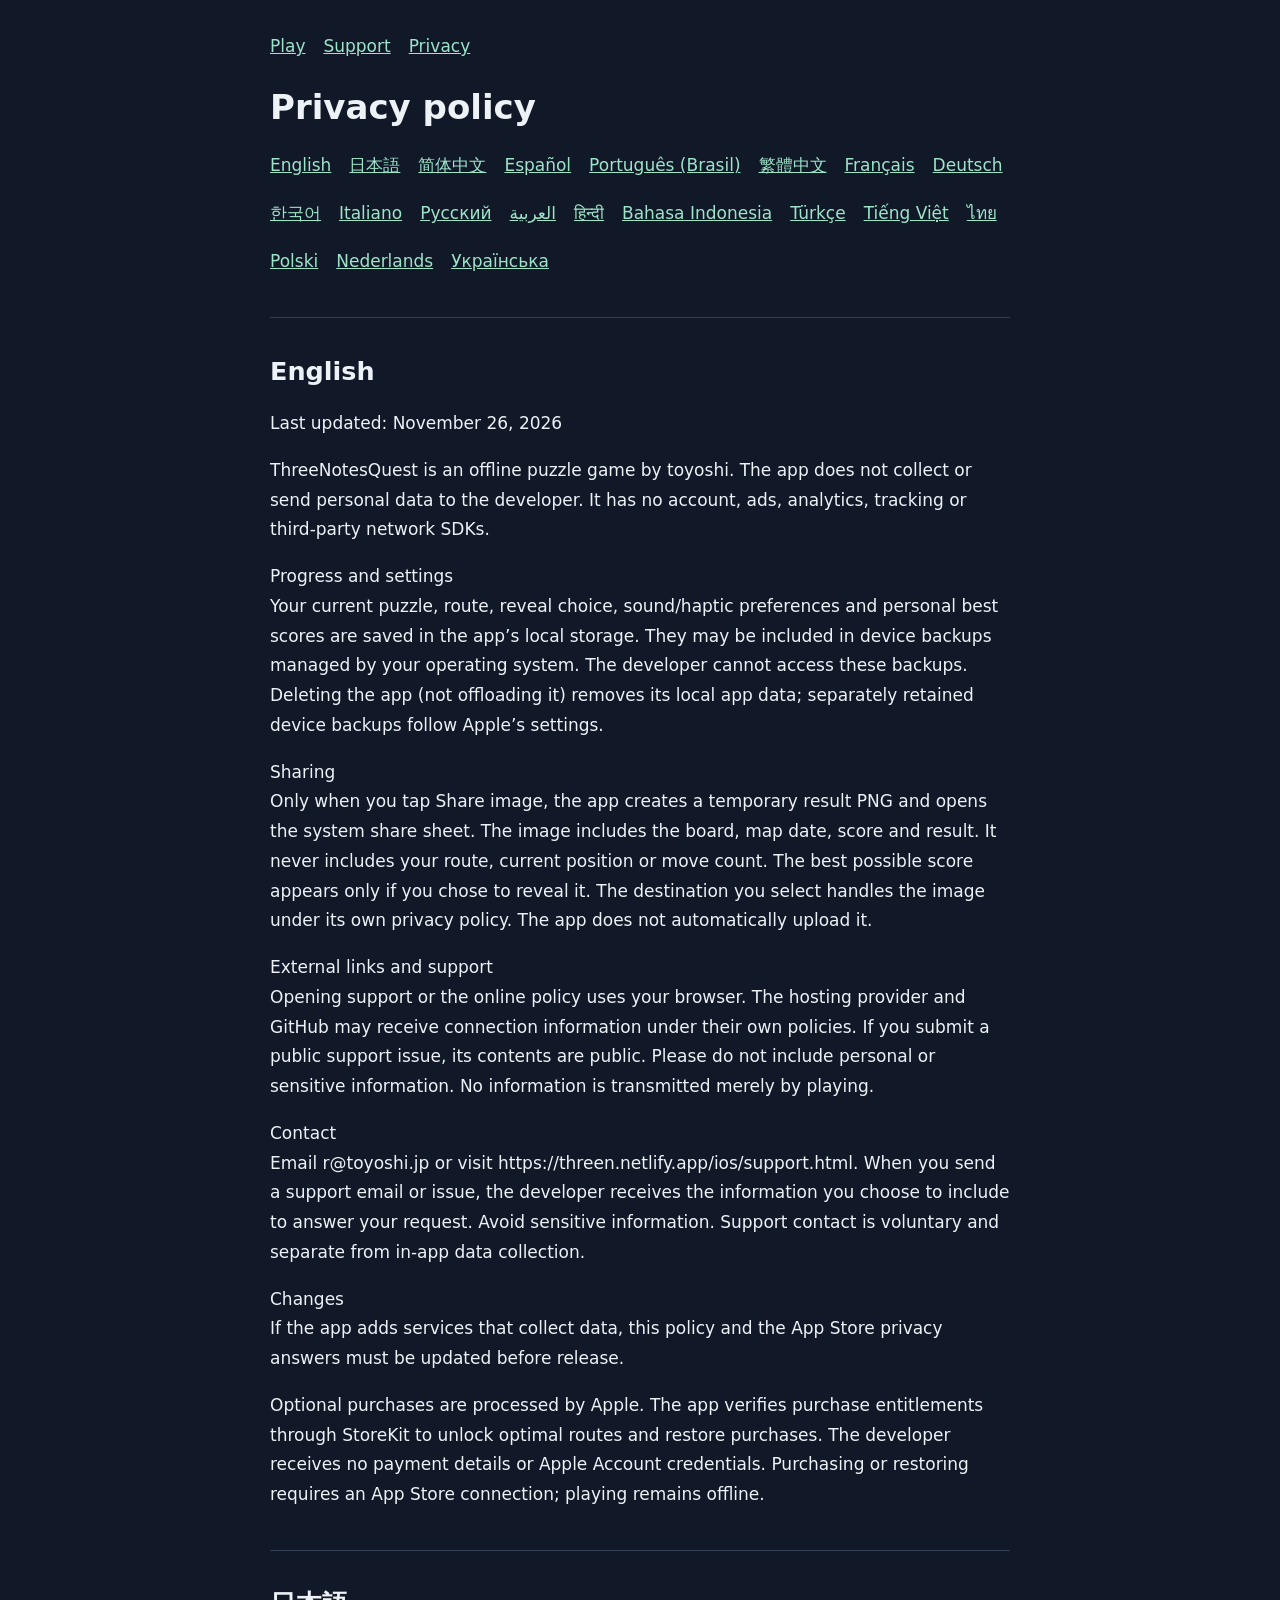
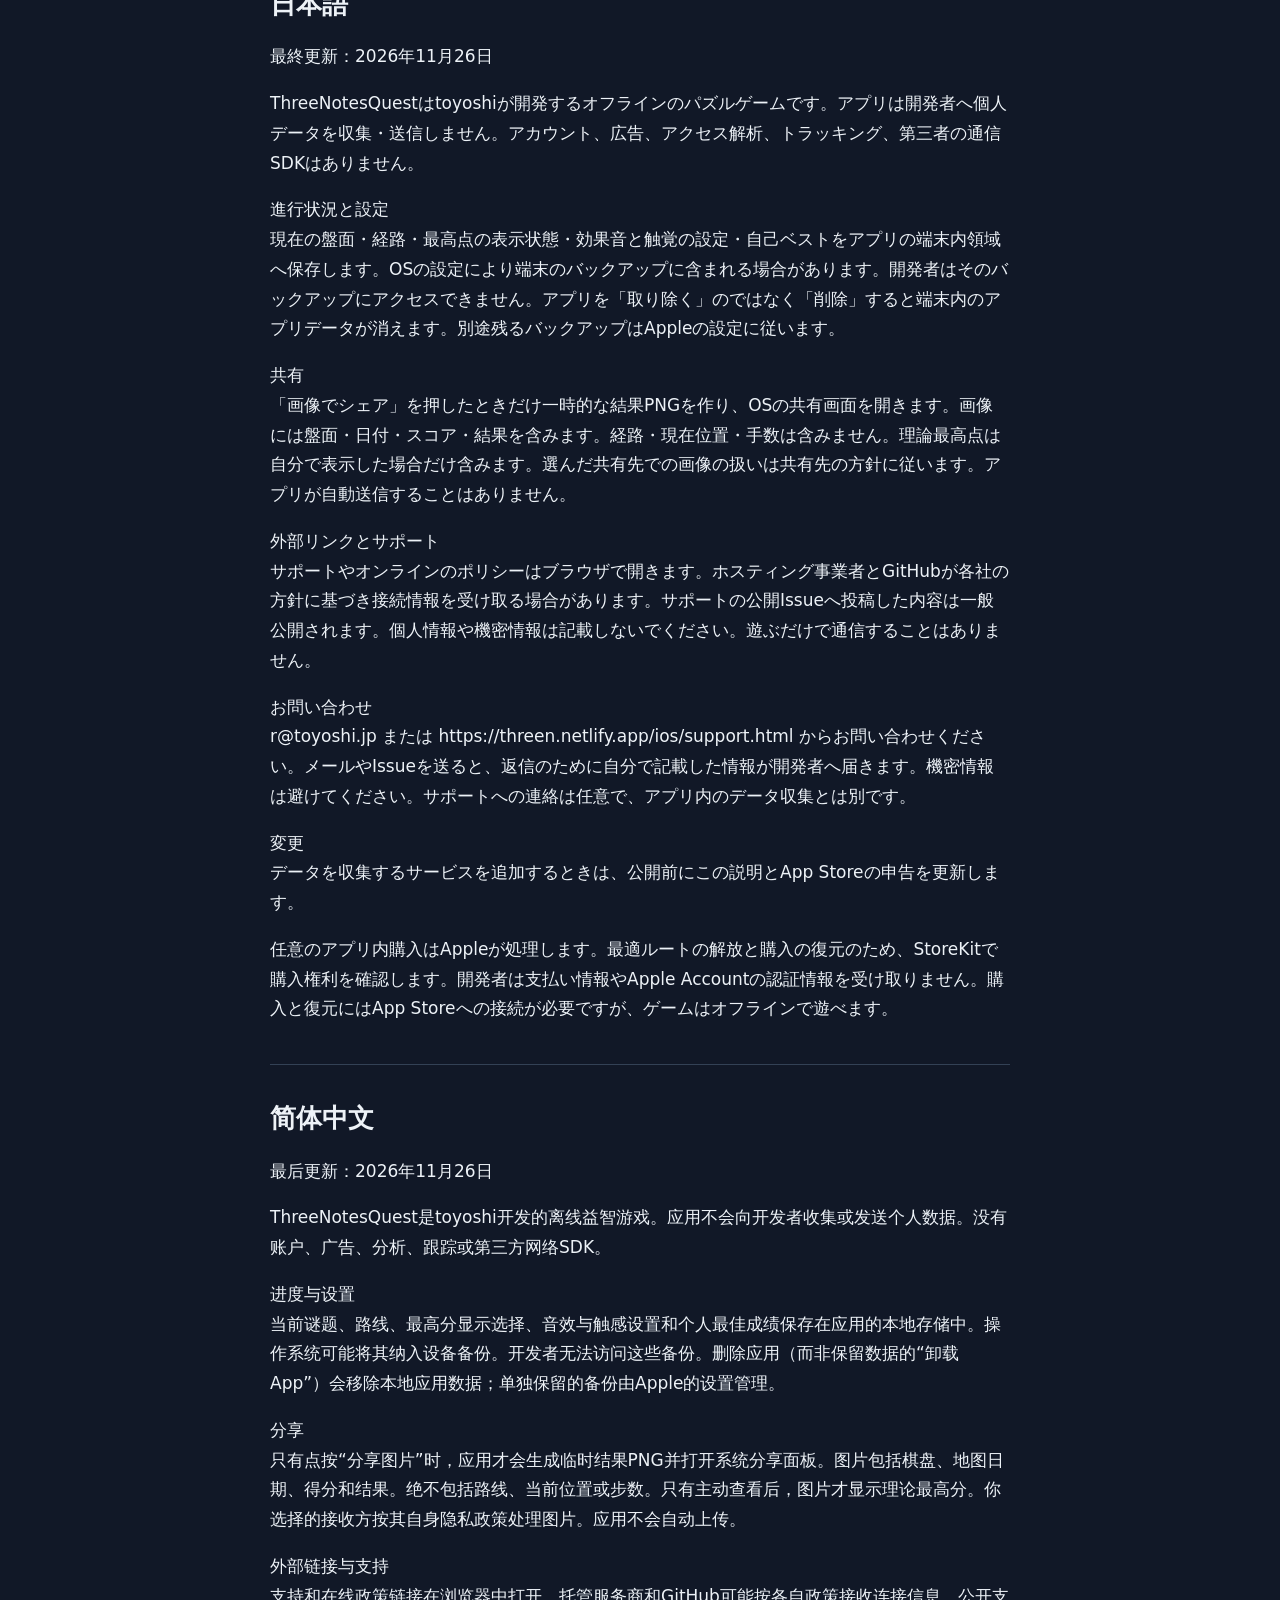
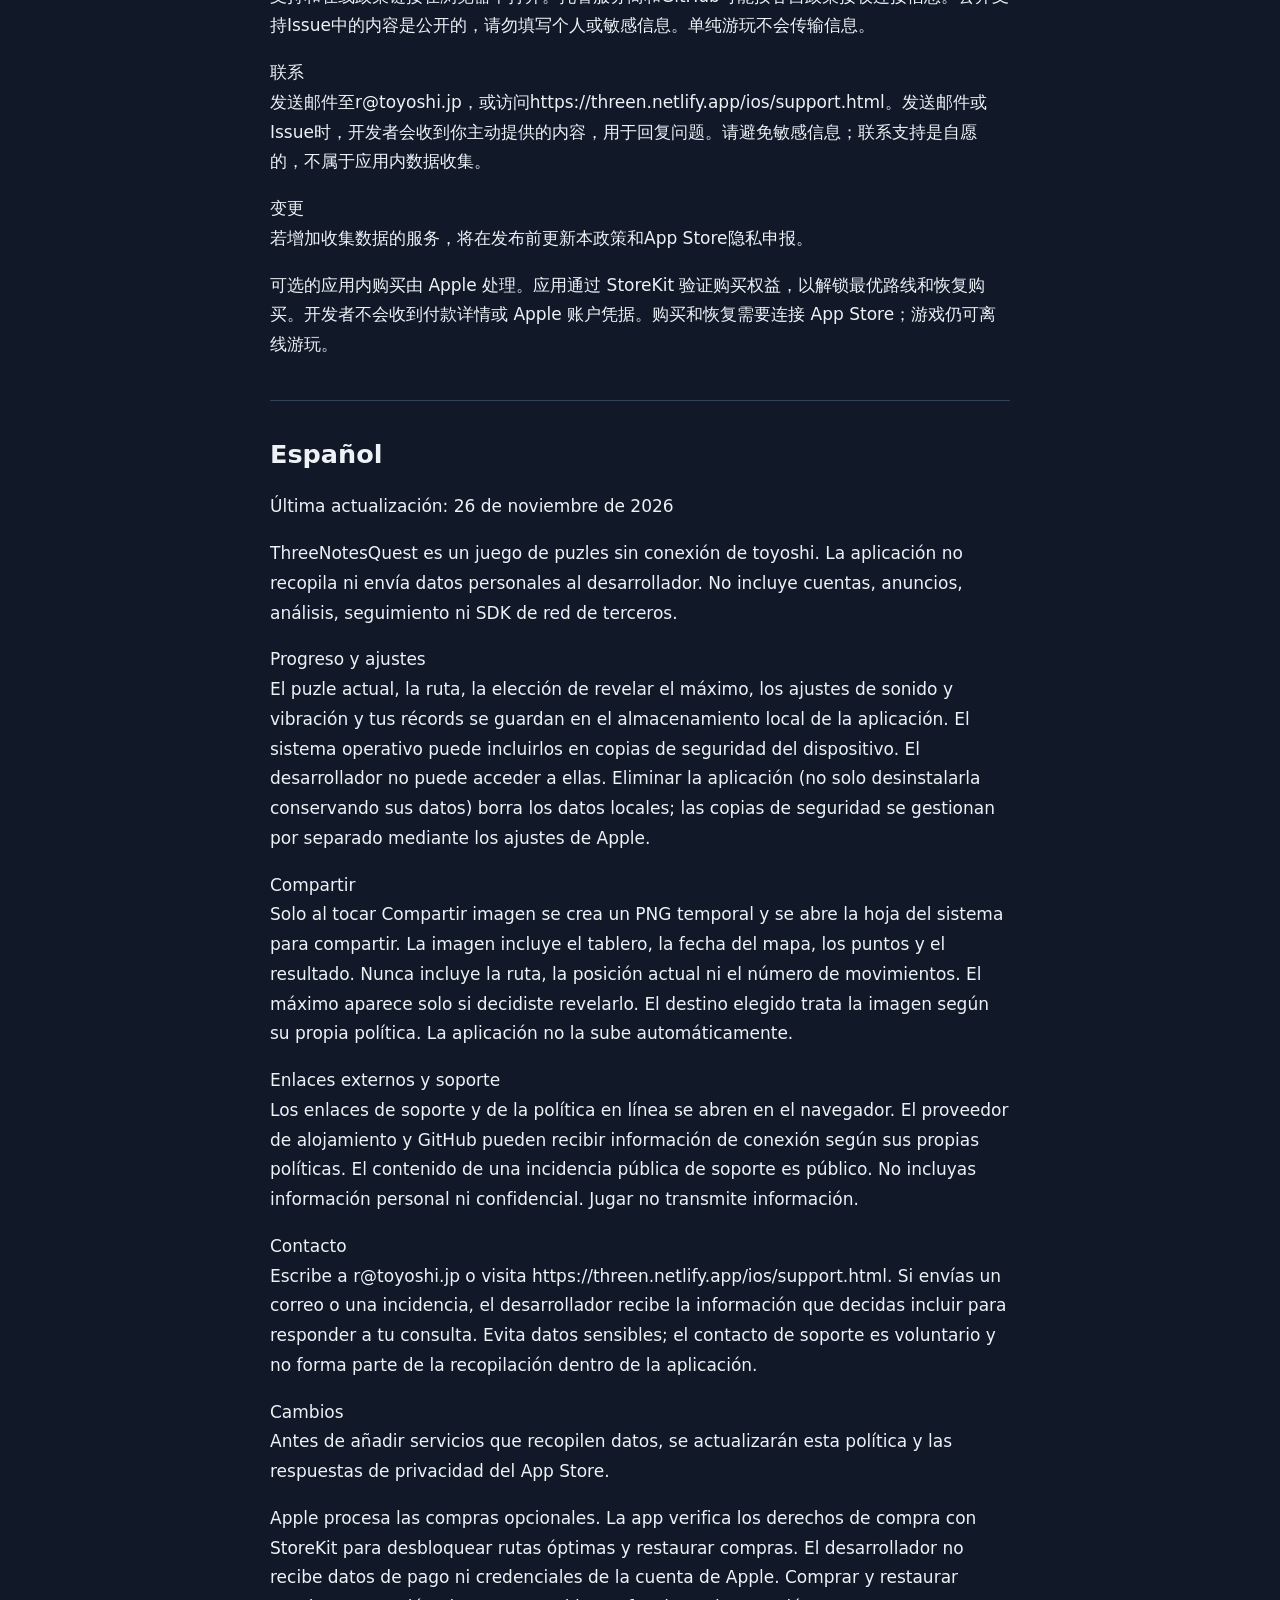
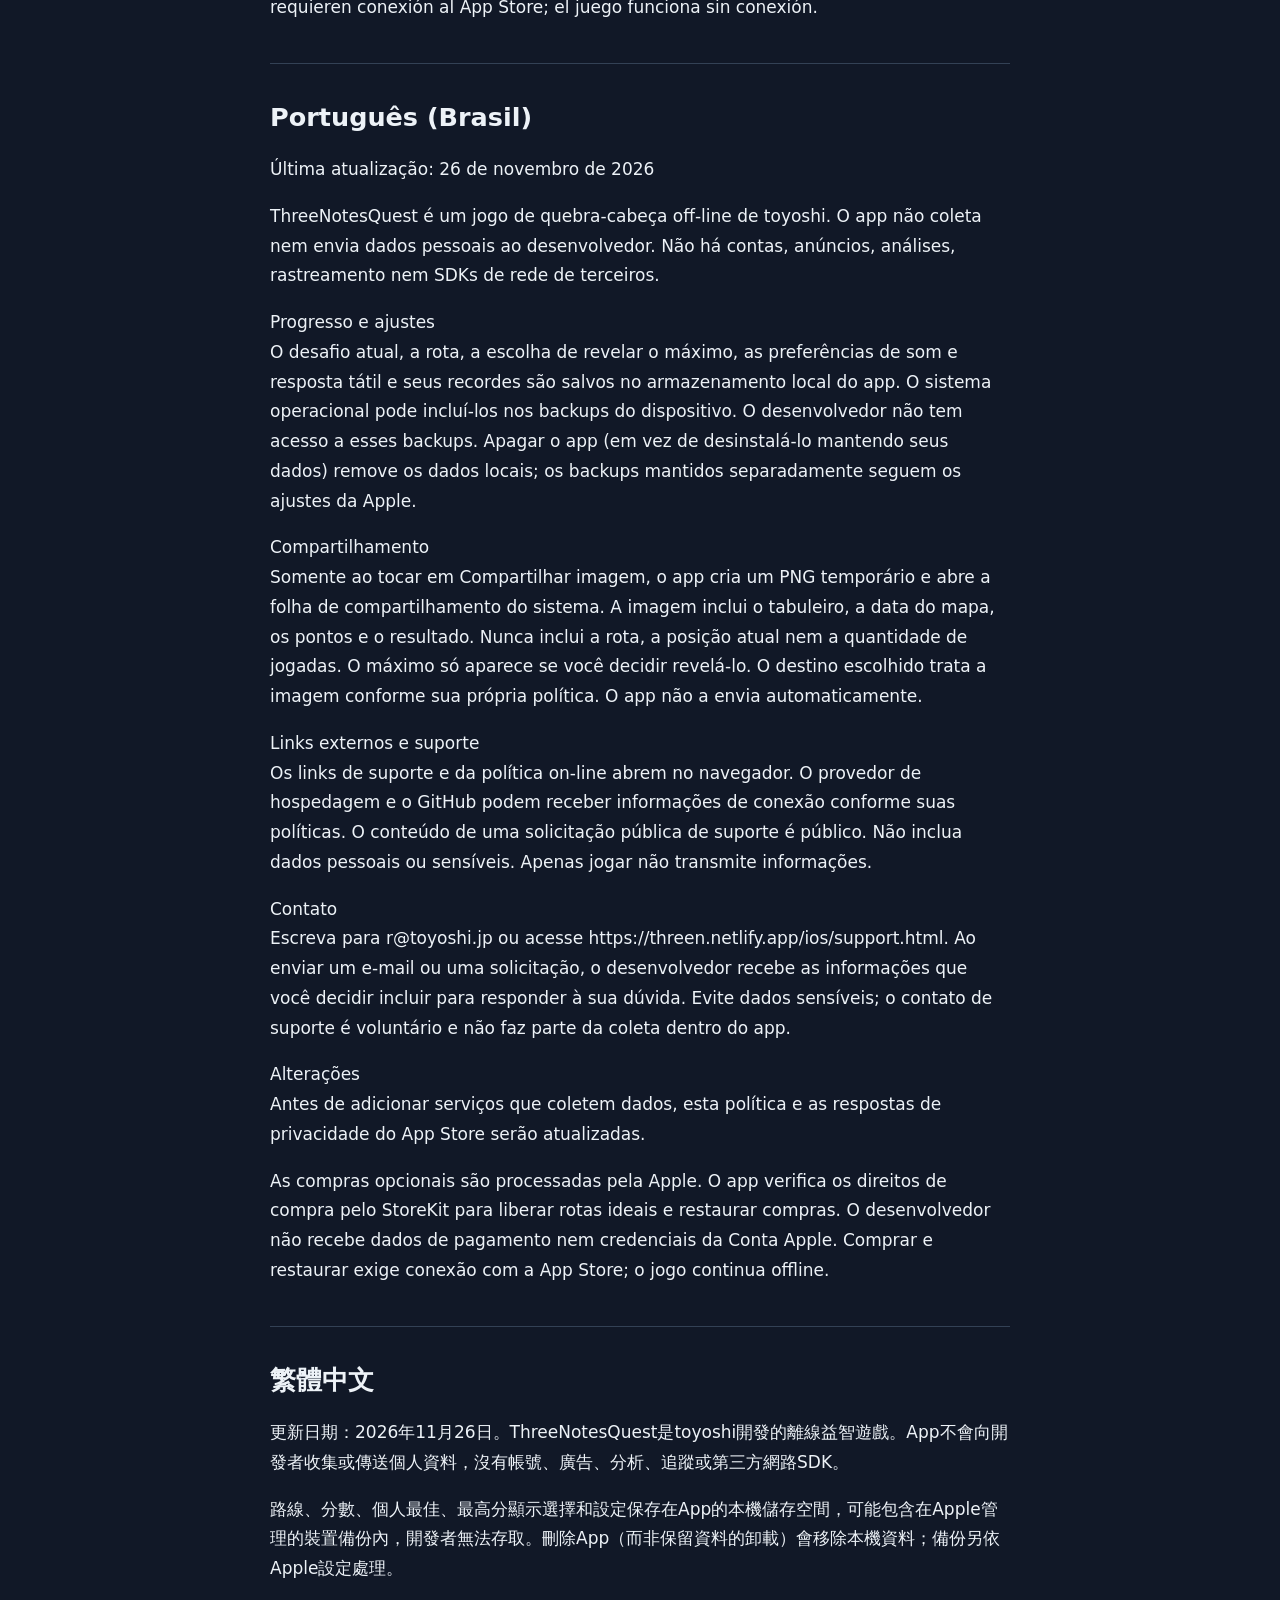
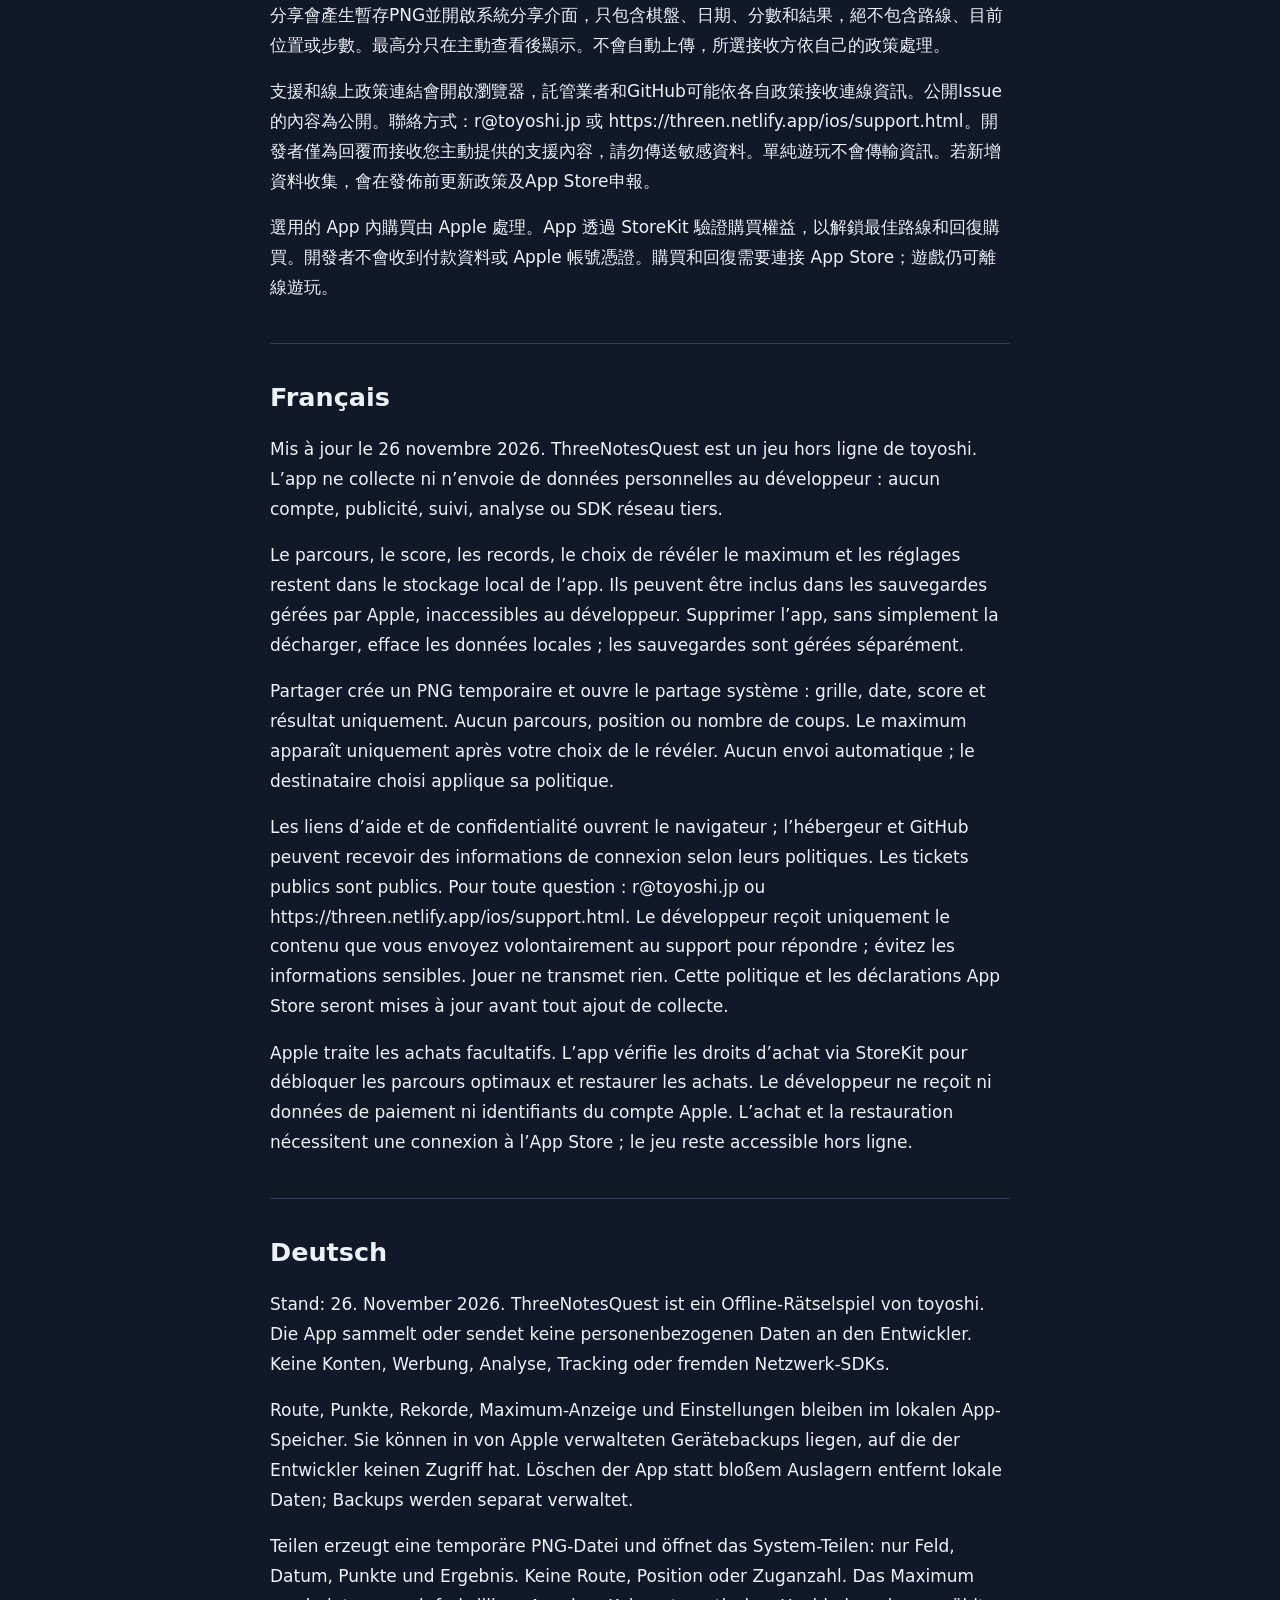
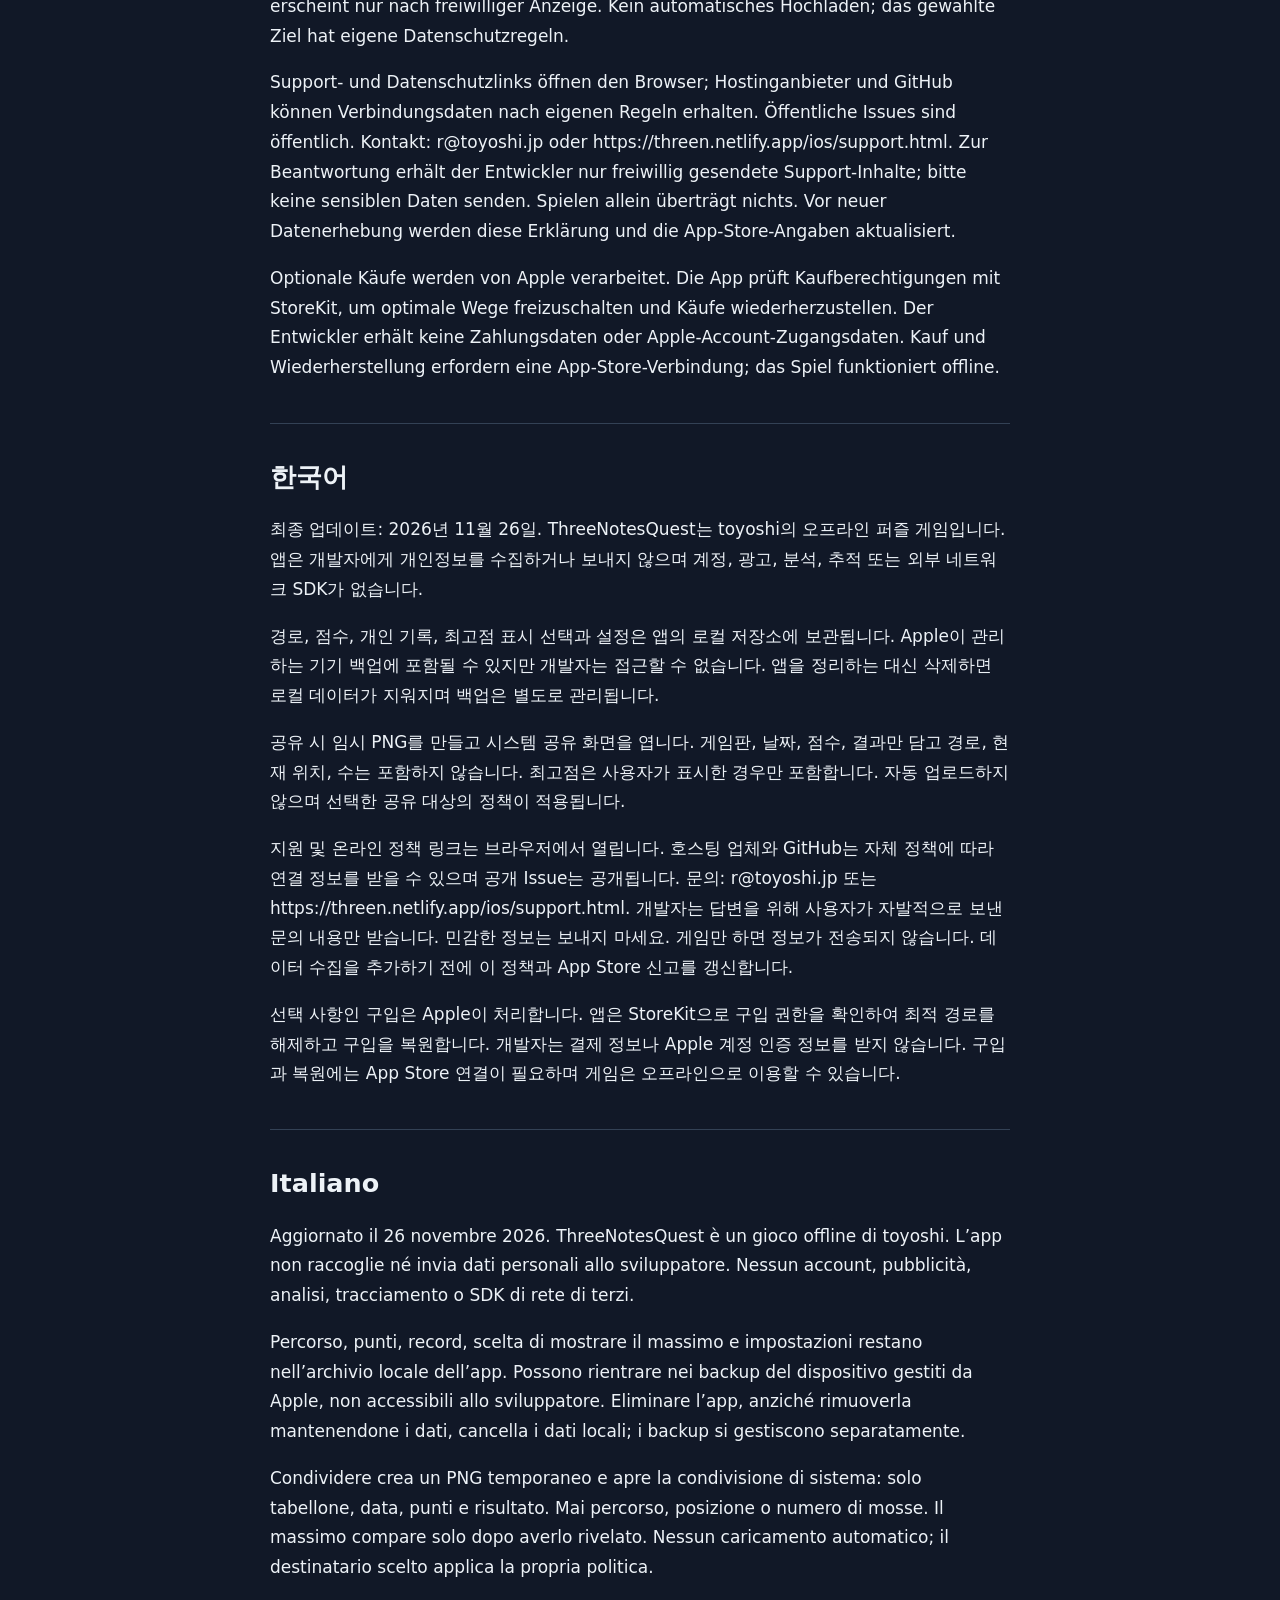
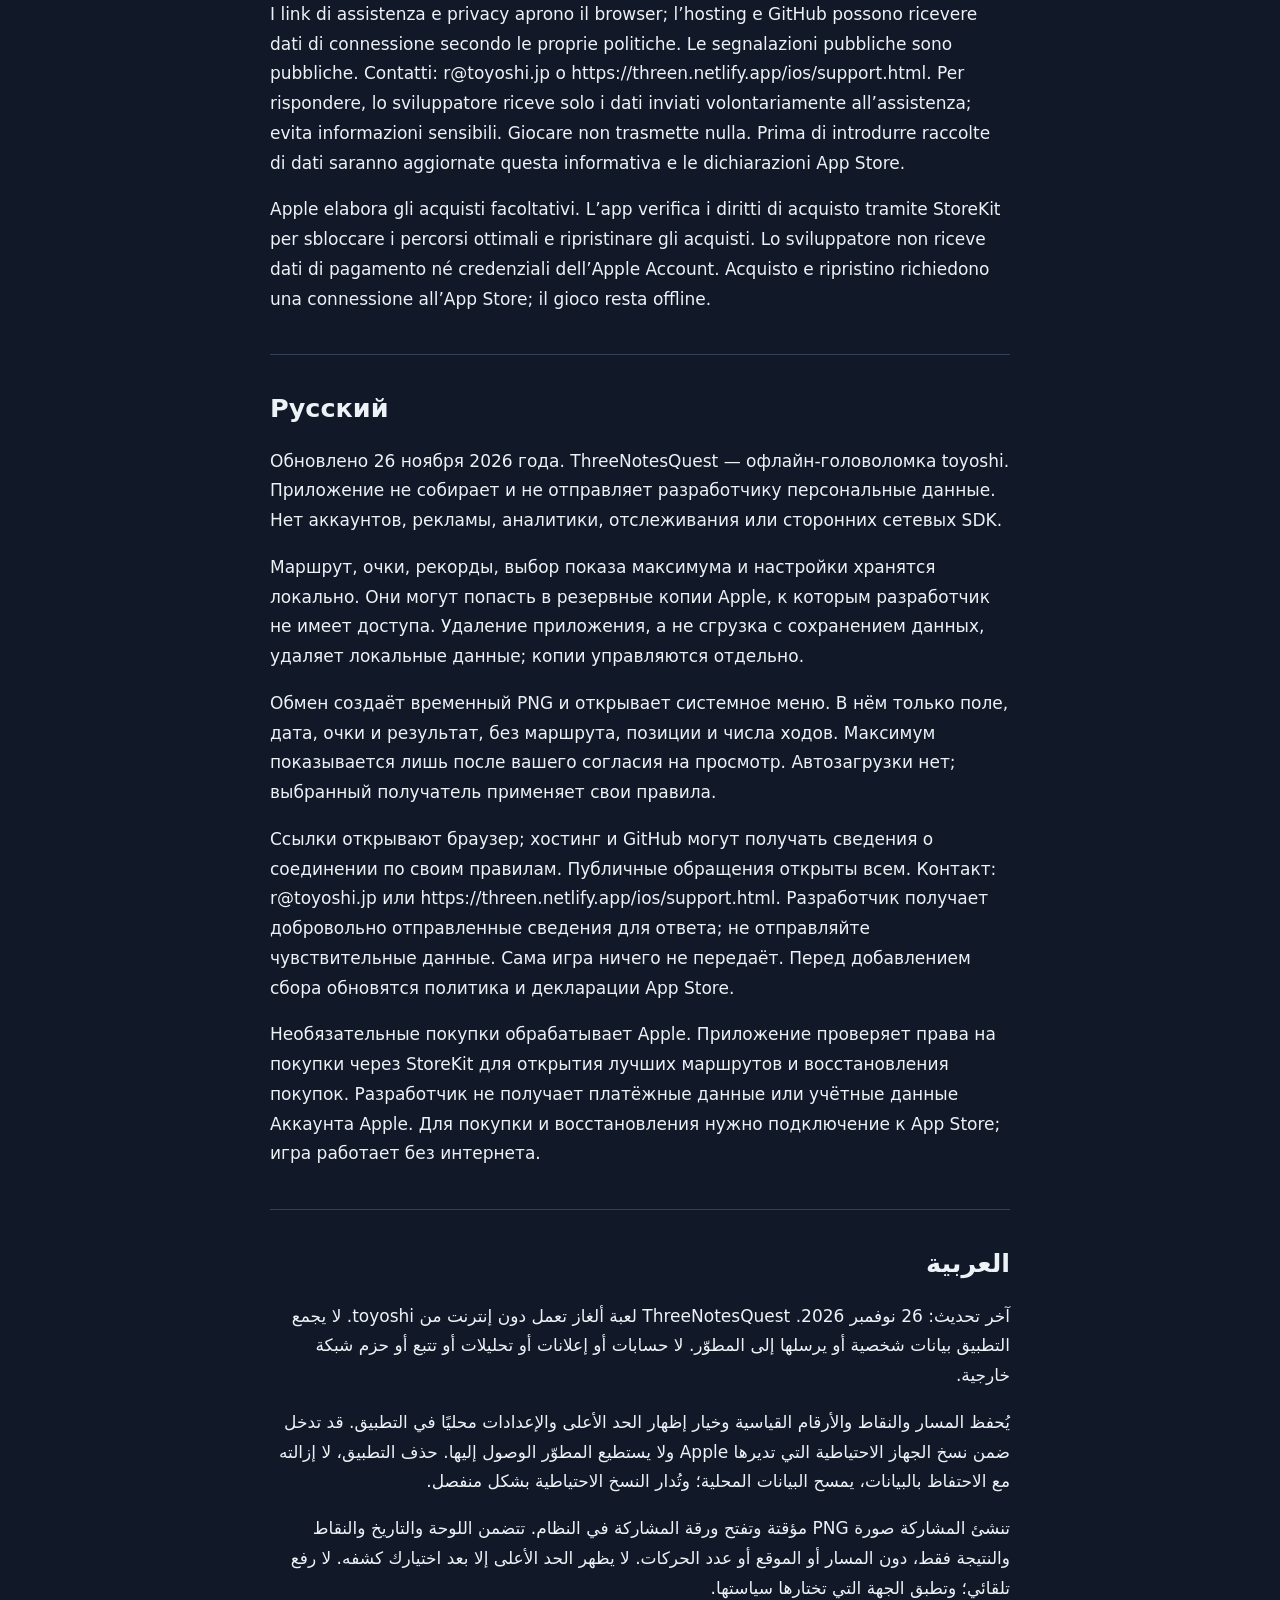
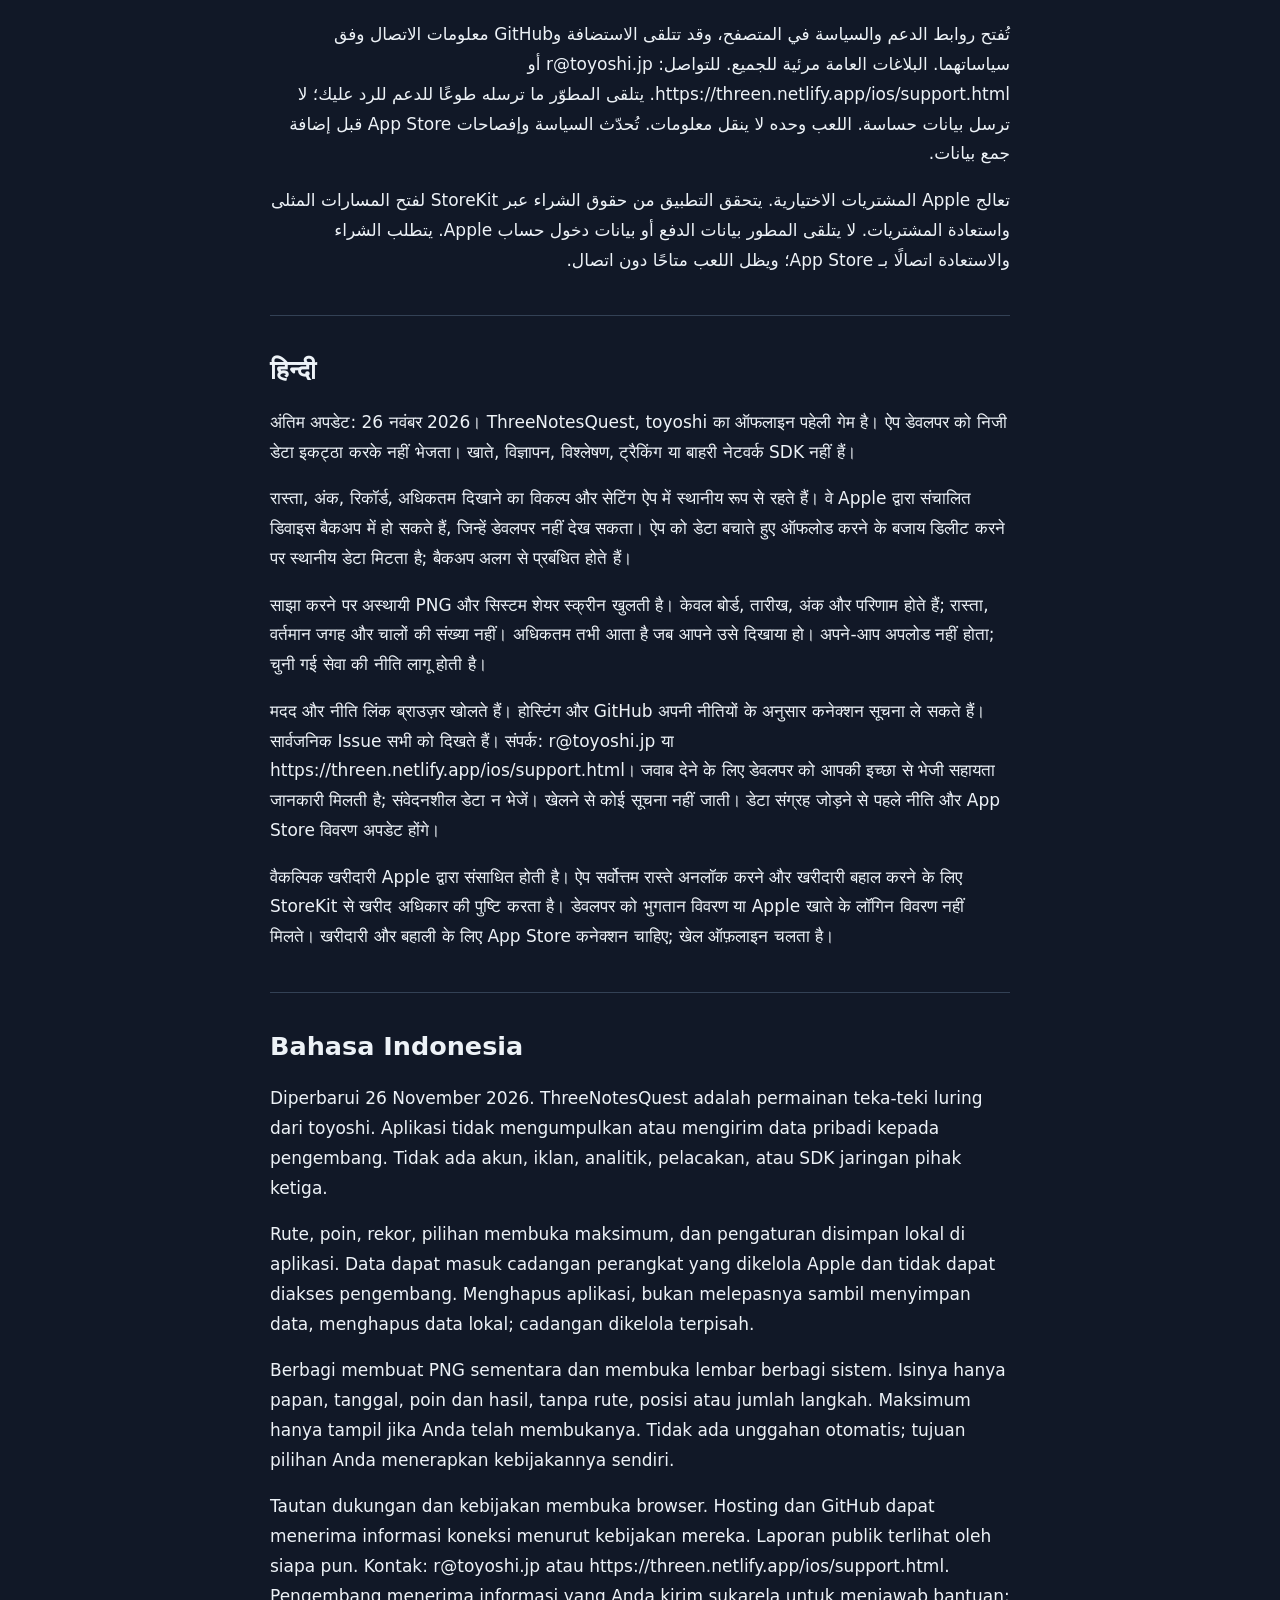
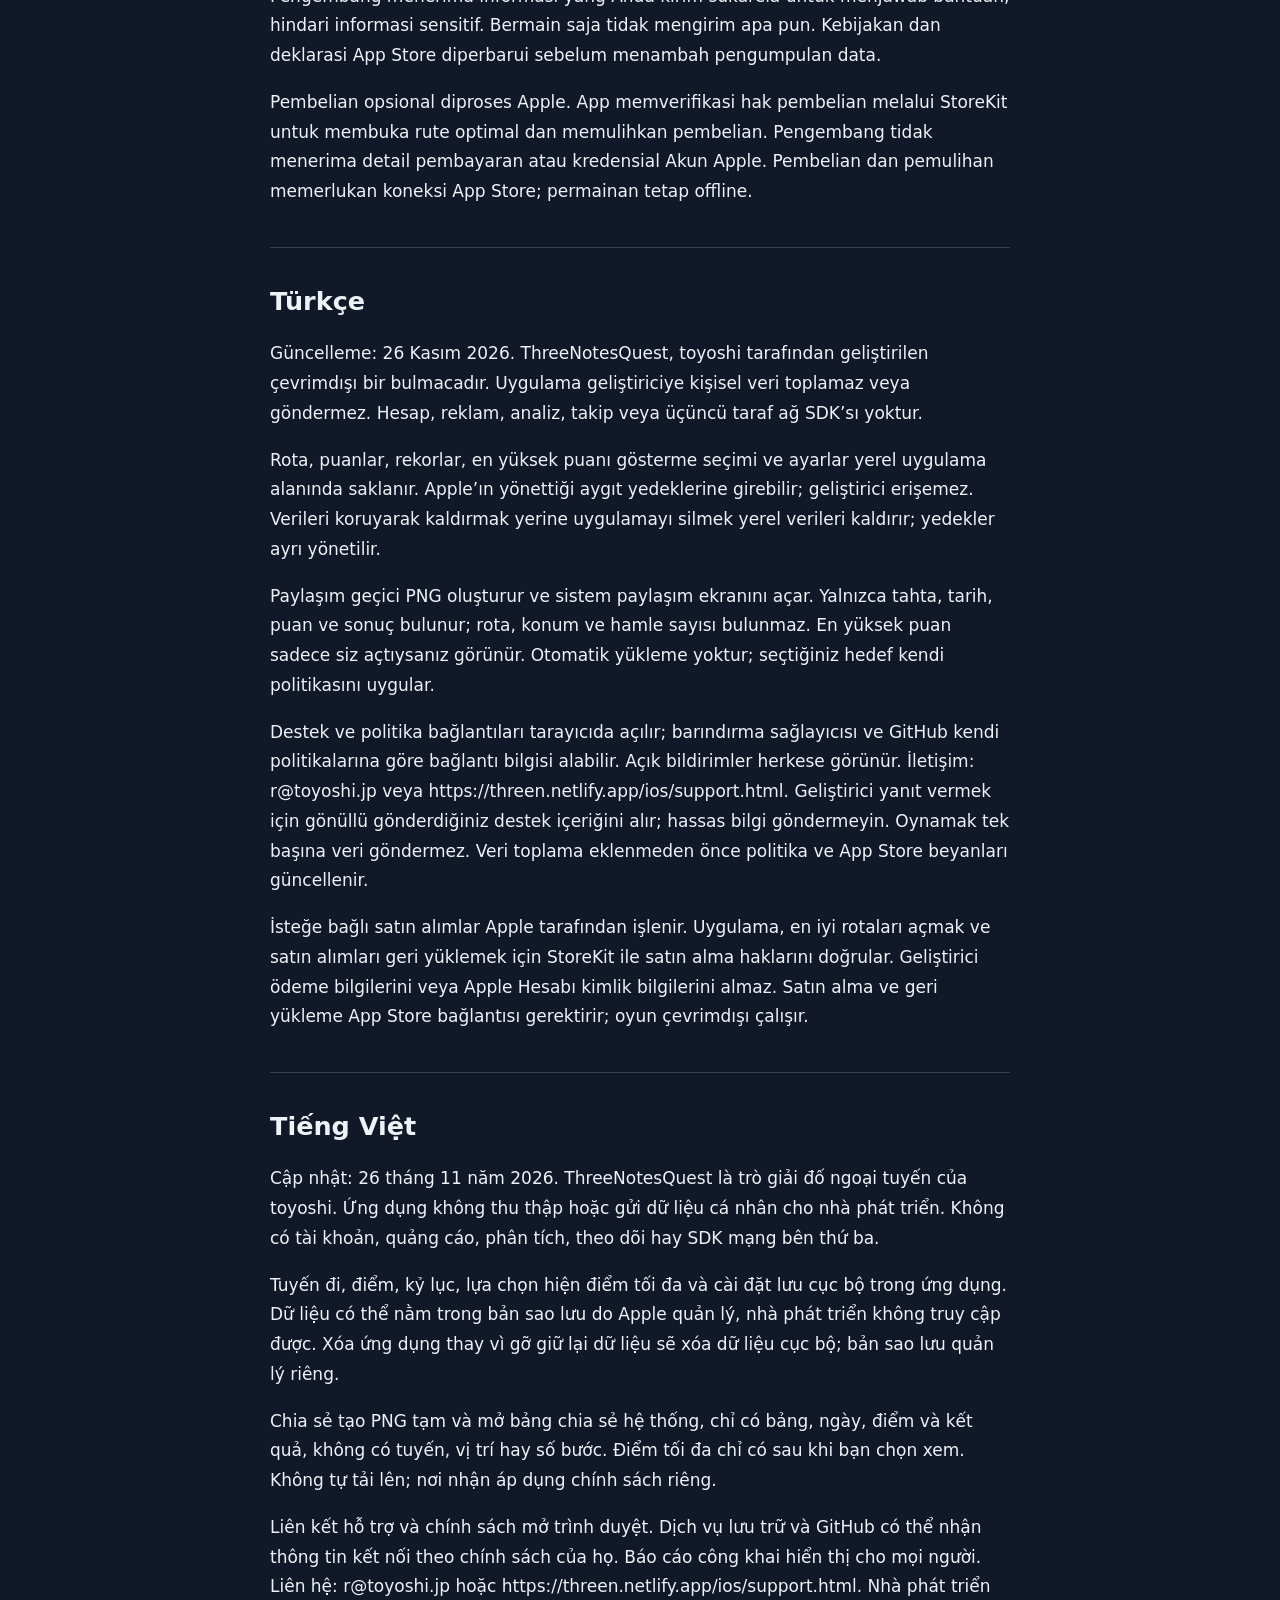
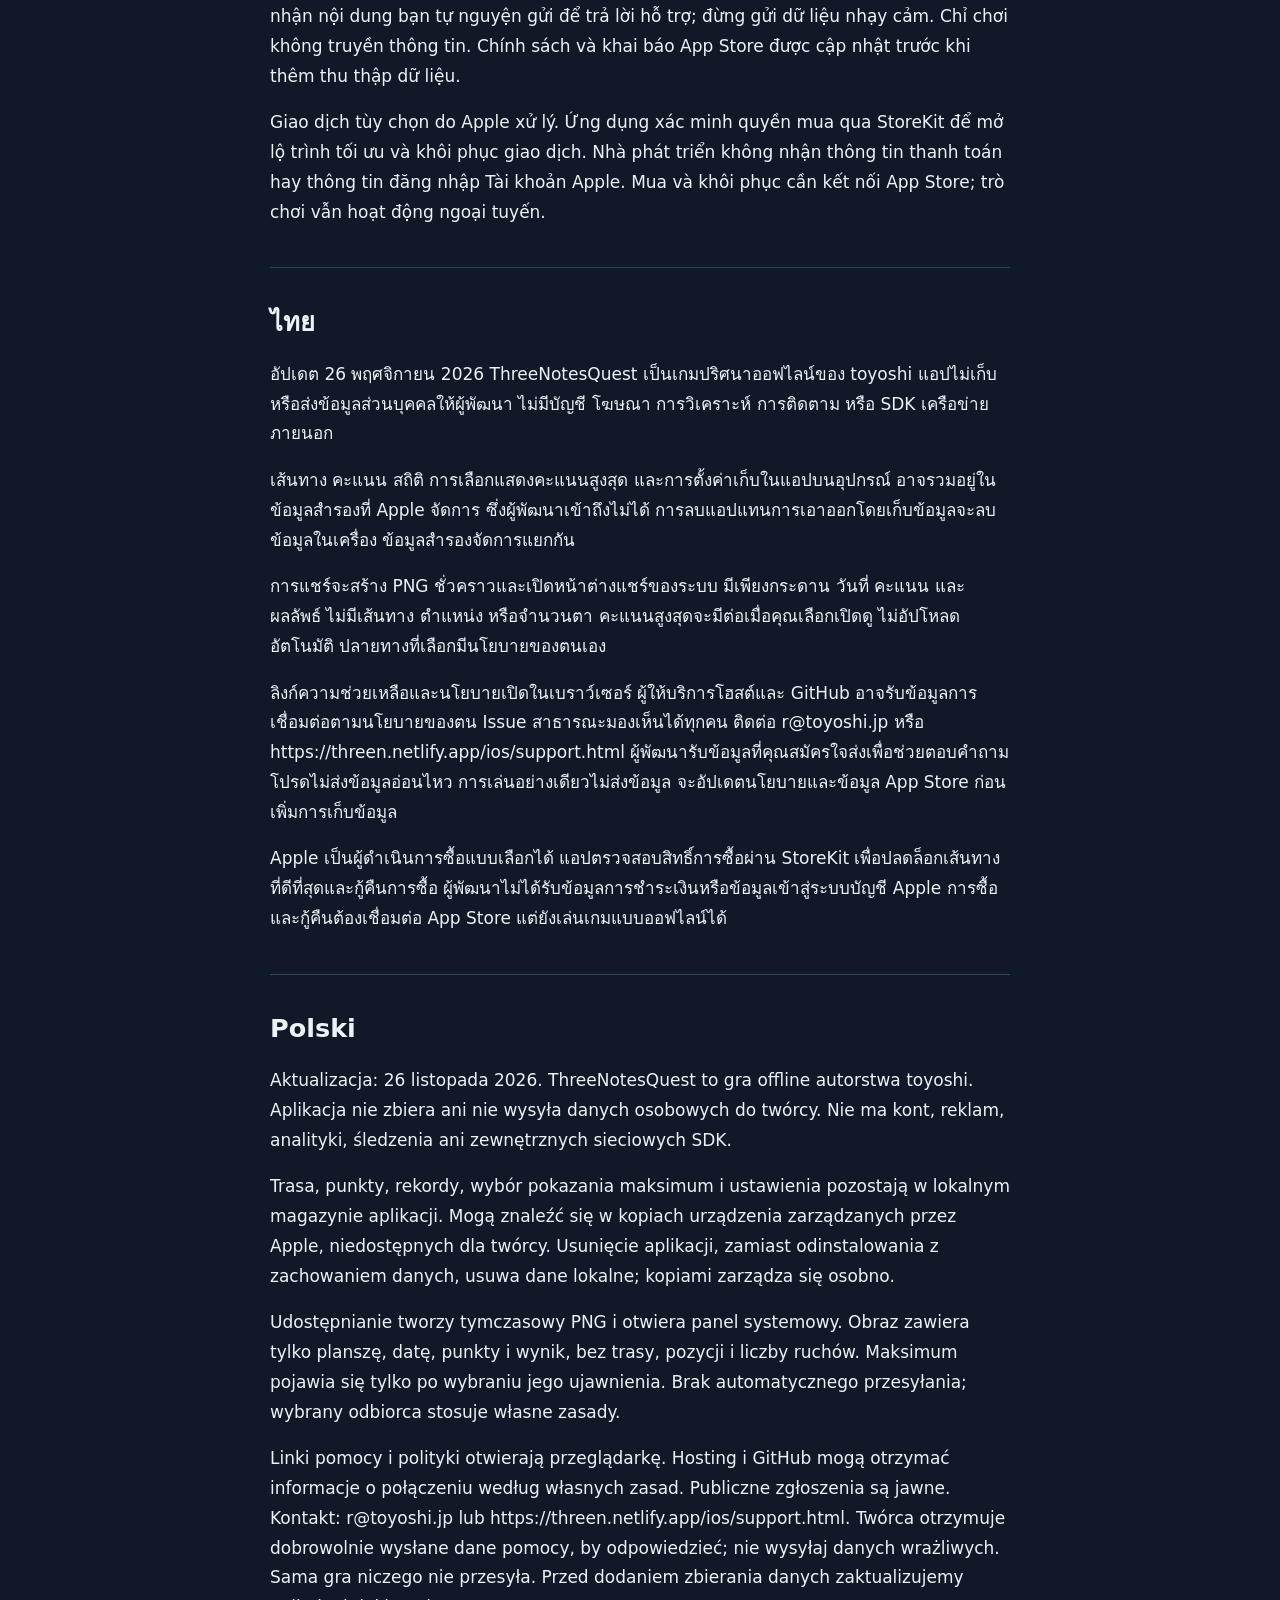
==== commit b2223050: "Refresh native app support link and StoreKit privacy disclosure" ====
--- a/ios/privacy.html
+++ b/ios/privacy.html
@@ -1,2 +1,2 @@
 <!doctype html>
-<html lang="en"><meta charset="utf-8"><meta name="viewport" content="width=device-width,initial-scale=1"><meta name="color-scheme" content="dark"><title>Privacy · Three Notes Quest</title><style>body{margin:0;background:#111827;color:#edf2f7;font:17px/1.75 system-ui,sans-serif}main{max-width:740px;margin:auto;padding:32px 20px 64px}a{color:#9de4c8}nav{display:flex;gap:18px;flex-wrap:wrap}h1,h2{line-height:1.3}section{margin-top:40px;border-top:1px solid #334155;padding-top:16px}a:focus-visible{outline:3px solid #e9c35b;outline-offset:4px}footer{margin-top:48px;color:#a8b5c8}</style><main><nav><a href="/">Play</a><a href="support.html">Support</a><a href="privacy.html">Privacy</a></nav><h1>Privacy policy</h1><nav aria-label="Languages"><a href="#en" lang="en">English</a><a href="#ja" lang="ja">日本語</a><a href="#zh-Hans" lang="zh-Hans">简体中文</a><a href="#es" lang="es">Español</a><a href="#pt-BR" lang="pt-BR">Português (Brasil)</a><a href="#zh-Hant" lang="zh-Hant">繁體中文</a><a href="#fr" lang="fr">Français</a><a href="#de" lang="de">Deutsch</a><a href="#ko" lang="ko">한국어</a><a href="#it" lang="it">Italiano</a><a href="#ru" lang="ru">Русский</a><a href="#ar" lang="ar">العربية</a><a href="#hi" lang="hi">हिन्दी</a><a href="#id" lang="id">Bahasa Indonesia</a><a href="#tr" lang="tr">Türkçe</a><a href="#vi" lang="vi">Tiếng Việt</a><a href="#th" lang="th">ไทย</a><a href="#pl" lang="pl">Polski</a><a href="#nl" lang="nl">Nederlands</a><a href="#uk" lang="uk">Українська</a></nav><section id="en" lang="en"><h2>English</h2><p>Last updated: November 15, 2026</p><p>ThreeNotesQuest is an offline puzzle game by toyoshi. The app does not collect or send personal data to the developer. It has no account, ads, analytics, tracking or third-party network SDKs.</p><p>Progress and settings<br>Your current puzzle, route, reveal choice, sound/haptic preferences and personal best scores are saved in the app’s local storage. They may be included in device backups managed by your operating system. The developer cannot access these backups. Deleting the app (not offloading it) removes its local app data; separately retained device backups follow Apple’s settings.</p><p>Sharing<br>Only when you tap Share image, the app creates a temporary result PNG and opens the system share sheet. The image includes the board, map date, score and result. It never includes your route, current position or move count. The best possible score appears only if you chose to reveal it. The destination you select handles the image under its own privacy policy. The app does not automatically upload it.</p><p>External links and support<br>Opening support or the online policy uses your browser. The hosting provider and GitHub may receive connection information under their own policies. If you submit a public support issue, its contents are public. Please do not include personal or sensitive information. No information is transmitted merely by playing.</p><p>Contact<br>Email r@toyoshi.jp or visit https://threen.netlify.app/ios/support.html. When you send a support email or issue, the developer receives the information you choose to include to answer your request. Avoid sensitive information. Support contact is voluntary and separate from in-app data collection.</p><p>Changes<br>If the app adds services that collect data, this policy and the App Store privacy answers must be updated before release.</p></section><section id="ja" lang="ja"><h2>日本語</h2><p>最終更新：2026年11月15日</p><p>ThreeNotesQuestはtoyoshiが開発するオフラインのパズルゲームです。アプリは開発者へ個人データを収集・送信しません。アカウント、広告、アクセス解析、トラッキング、第三者の通信SDKはありません。</p><p>進行状況と設定<br>現在の盤面・経路・最高点の表示状態・効果音と触覚の設定・自己ベストをアプリの端末内領域へ保存します。OSの設定により端末のバックアップに含まれる場合があります。開発者はそのバックアップにアクセスできません。アプリを「取り除く」のではなく「削除」すると端末内のアプリデータが消えます。別途残るバックアップはAppleの設定に従います。</p><p>共有<br>「画像でシェア」を押したときだけ一時的な結果PNGを作り、OSの共有画面を開きます。画像には盤面・日付・スコア・結果を含みます。経路・現在位置・手数は含みません。理論最高点は自分で表示した場合だけ含みます。選んだ共有先での画像の扱いは共有先の方針に従います。アプリが自動送信することはありません。</p><p>外部リンクとサポート<br>サポートやオンラインのポリシーはブラウザで開きます。ホスティング事業者とGitHubが各社の方針に基づき接続情報を受け取る場合があります。サポートの公開Issueへ投稿した内容は一般公開されます。個人情報や機密情報は記載しないでください。遊ぶだけで通信することはありません。</p><p>お問い合わせ<br>r@toyoshi.jp または https://threen.netlify.app/ios/support.html からお問い合わせください。メールやIssueを送ると、返信のために自分で記載した情報が開発者へ届きます。機密情報は避けてください。サポートへの連絡は任意で、アプリ内のデータ収集とは別です。</p><p>変更<br>データを収集するサービスを追加するときは、公開前にこの説明とApp Storeの申告を更新します。</p></section><section id="zh-Hans" lang="zh-Hans"><h2>简体中文</h2><p>最后更新：2026年11月15日</p><p>ThreeNotesQuest是toyoshi开发的离线益智游戏。应用不会向开发者收集或发送个人数据。没有账户、广告、分析、跟踪或第三方网络SDK。</p><p>进度与设置<br>当前谜题、路线、最高分显示选择、音效与触感设置和个人最佳成绩保存在应用的本地存储中。操作系统可能将其纳入设备备份。开发者无法访问这些备份。删除应用（而非保留数据的“卸载App”）会移除本地应用数据；单独保留的备份由Apple的设置管理。</p><p>分享<br>只有点按“分享图片”时，应用才会生成临时结果PNG并打开系统分享面板。图片包括棋盘、地图日期、得分和结果。绝不包括路线、当前位置或步数。只有主动查看后，图片才显示理论最高分。你选择的接收方按其自身隐私政策处理图片。应用不会自动上传。</p><p>外部链接与支持<br>支持和在线政策链接在浏览器中打开。托管服务商和GitHub可能按各自政策接收连接信息。公开支持Issue中的内容是公开的，请勿填写个人或敏感信息。单纯游玩不会传输信息。</p><p>联系<br>发送邮件至r@toyoshi.jp，或访问https://threen.netlify.app/ios/support.html。发送邮件或Issue时，开发者会收到你主动提供的内容，用于回复问题。请避免敏感信息；联系支持是自愿的，不属于应用内数据收集。</p><p>变更<br>若增加收集数据的服务，将在发布前更新本政策和App Store隐私申报。</p></section><section id="es" lang="es"><h2>Español</h2><p>Última actualización: 15 de noviembre de 2026</p><p>ThreeNotesQuest es un juego de puzles sin conexión de toyoshi. La aplicación no recopila ni envía datos personales al desarrollador. No incluye cuentas, anuncios, análisis, seguimiento ni SDK de red de terceros.</p><p>Progreso y ajustes<br>El puzle actual, la ruta, la elección de revelar el máximo, los ajustes de sonido y vibración y tus récords se guardan en el almacenamiento local de la aplicación. El sistema operativo puede incluirlos en copias de seguridad del dispositivo. El desarrollador no puede acceder a ellas. Eliminar la aplicación (no solo desinstalarla conservando sus datos) borra los datos locales; las copias de seguridad se gestionan por separado mediante los ajustes de Apple.</p><p>Compartir<br>Solo al tocar Compartir imagen se crea un PNG temporal y se abre la hoja del sistema para compartir. La imagen incluye el tablero, la fecha del mapa, los puntos y el resultado. Nunca incluye la ruta, la posición actual ni el número de movimientos. El máximo aparece solo si decidiste revelarlo. El destino elegido trata la imagen según su propia política. La aplicación no la sube automáticamente.</p><p>Enlaces externos y soporte<br>Los enlaces de soporte y de la política en línea se abren en el navegador. El proveedor de alojamiento y GitHub pueden recibir información de conexión según sus propias políticas. El contenido de una incidencia pública de soporte es público. No incluyas información personal ni confidencial. Jugar no transmite información.</p><p>Contacto<br>Escribe a r@toyoshi.jp o visita https://threen.netlify.app/ios/support.html. Si envías un correo o una incidencia, el desarrollador recibe la información que decidas incluir para responder a tu consulta. Evita datos sensibles; el contacto de soporte es voluntario y no forma parte de la recopilación dentro de la aplicación.</p><p>Cambios<br>Antes de añadir servicios que recopilen datos, se actualizarán esta política y las respuestas de privacidad del App Store.</p></section><section id="pt-BR" lang="pt-BR"><h2>Português (Brasil)</h2><p>Última atualização: 15 de novembro de 2026</p><p>ThreeNotesQuest é um jogo de quebra-cabeça off-line de toyoshi. O app não coleta nem envia dados pessoais ao desenvolvedor. Não há contas, anúncios, análises, rastreamento nem SDKs de rede de terceiros.</p><p>Progresso e ajustes<br>O desafio atual, a rota, a escolha de revelar o máximo, as preferências de som e resposta tátil e seus recordes são salvos no armazenamento local do app. O sistema operacional pode incluí-los nos backups do dispositivo. O desenvolvedor não tem acesso a esses backups. Apagar o app (em vez de desinstalá-lo mantendo seus dados) remove os dados locais; os backups mantidos separadamente seguem os ajustes da Apple.</p><p>Compartilhamento<br>Somente ao tocar em Compartilhar imagem, o app cria um PNG temporário e abre a folha de compartilhamento do sistema. A imagem inclui o tabuleiro, a data do mapa, os pontos e o resultado. Nunca inclui a rota, a posição atual nem a quantidade de jogadas. O máximo só aparece se você decidir revelá-lo. O destino escolhido trata a imagem conforme sua própria política. O app não a envia automaticamente.</p><p>Links externos e suporte<br>Os links de suporte e da política on-line abrem no navegador. O provedor de hospedagem e o GitHub podem receber informações de conexão conforme suas políticas. O conteúdo de uma solicitação pública de suporte é público. Não inclua dados pessoais ou sensíveis. Apenas jogar não transmite informações.</p><p>Contato<br>Escreva para r@toyoshi.jp ou acesse https://threen.netlify.app/ios/support.html. Ao enviar um e-mail ou uma solicitação, o desenvolvedor recebe as informações que você decidir incluir para responder à sua dúvida. Evite dados sensíveis; o contato de suporte é voluntário e não faz parte da coleta dentro do app.</p><p>Alterações<br>Antes de adicionar serviços que coletem dados, esta política e as respostas de privacidade do App Store serão atualizadas.</p></section><section id="zh-Hant" lang="zh-Hant"><h2>繁體中文</h2><p>更新日期：2026年11月15日。ThreeNotesQuest是toyoshi開發的離線益智遊戲。App不會向開發者收集或傳送個人資料，沒有帳號、廣告、分析、追蹤或第三方網路SDK。</p><p>路線、分數、個人最佳、最高分顯示選擇和設定保存在App的本機儲存空間，可能包含在Apple管理的裝置備份內，開發者無法存取。刪除App（而非保留資料的卸載）會移除本機資料；備份另依Apple設定處理。</p><p>分享會產生暫存PNG並開啟系統分享介面，只包含棋盤、日期、分數和結果，絕不包含路線、目前位置或步數。最高分只在主動查看後顯示。不會自動上傳，所選接收方依自己的政策處理。</p><p>支援和線上政策連結會開啟瀏覽器，託管業者和GitHub可能依各自政策接收連線資訊。公開Issue的內容為公開。聯絡方式：r@toyoshi.jp 或 https://threen.netlify.app/ios/support.html。開發者僅為回覆而接收您主動提供的支援內容，請勿傳送敏感資料。單純遊玩不會傳輸資訊。若新增資料收集，會在發佈前更新政策及App Store申報。</p></section><section id="fr" lang="fr"><h2>Français</h2><p>Mis à jour le 15 novembre 2026. ThreeNotesQuest est un jeu hors ligne de toyoshi. L’app ne collecte ni n’envoie de données personnelles au développeur : aucun compte, publicité, suivi, analyse ou SDK réseau tiers.</p><p>Le parcours, le score, les records, le choix de révéler le maximum et les réglages restent dans le stockage local de l’app. Ils peuvent être inclus dans les sauvegardes gérées par Apple, inaccessibles au développeur. Supprimer l’app, sans simplement la décharger, efface les données locales ; les sauvegardes sont gérées séparément.</p><p>Partager crée un PNG temporaire et ouvre le partage système : grille, date, score et résultat uniquement. Aucun parcours, position ou nombre de coups. Le maximum apparaît uniquement après votre choix de le révéler. Aucun envoi automatique ; le destinataire choisi applique sa politique.</p><p>Les liens d’aide et de confidentialité ouvrent le navigateur ; l’hébergeur et GitHub peuvent recevoir des informations de connexion selon leurs politiques. Les tickets publics sont publics. Pour toute question : r@toyoshi.jp ou https://threen.netlify.app/ios/support.html. Le développeur reçoit uniquement le contenu que vous envoyez volontairement au support pour répondre ; évitez les informations sensibles. Jouer ne transmet rien. Cette politique et les déclarations App Store seront mises à jour avant tout ajout de collecte.</p></section><section id="de" lang="de"><h2>Deutsch</h2><p>Stand: 15. November 2026. ThreeNotesQuest ist ein Offline-Rätselspiel von toyoshi. Die App sammelt oder sendet keine personenbezogenen Daten an den Entwickler. Keine Konten, Werbung, Analyse, Tracking oder fremden Netzwerk-SDKs.</p><p>Route, Punkte, Rekorde, Maximum-Anzeige und Einstellungen bleiben im lokalen App-Speicher. Sie können in von Apple verwalteten Gerätebackups liegen, auf die der Entwickler keinen Zugriff hat. Löschen der App statt bloßem Auslagern entfernt lokale Daten; Backups werden separat verwaltet.</p><p>Teilen erzeugt eine temporäre PNG-Datei und öffnet das System-Teilen: nur Feld, Datum, Punkte und Ergebnis. Keine Route, Position oder Zuganzahl. Das Maximum erscheint nur nach freiwilliger Anzeige. Kein automatisches Hochladen; das gewählte Ziel hat eigene Datenschutzregeln.</p><p>Support- und Datenschutzlinks öffnen den Browser; Hostinganbieter und GitHub können Verbindungsdaten nach eigenen Regeln erhalten. Öffentliche Issues sind öffentlich. Kontakt: r@toyoshi.jp oder https://threen.netlify.app/ios/support.html. Zur Beantwortung erhält der Entwickler nur freiwillig gesendete Support-Inhalte; bitte keine sensiblen Daten senden. Spielen allein überträgt nichts. Vor neuer Datenerhebung werden diese Erklärung und die App-Store-Angaben aktualisiert.</p></section><section id="ko" lang="ko"><h2>한국어</h2><p>최종 업데이트: 2026년 11월 15일. ThreeNotesQuest는 toyoshi의 오프라인 퍼즐 게임입니다. 앱은 개발자에게 개인정보를 수집하거나 보내지 않으며 계정, 광고, 분석, 추적 또는 외부 네트워크 SDK가 없습니다.</p><p>경로, 점수, 개인 기록, 최고점 표시 선택과 설정은 앱의 로컬 저장소에 보관됩니다. Apple이 관리하는 기기 백업에 포함될 수 있지만 개발자는 접근할 수 없습니다. 앱을 정리하는 대신 삭제하면 로컬 데이터가 지워지며 백업은 별도로 관리됩니다.</p><p>공유 시 임시 PNG를 만들고 시스템 공유 화면을 엽니다. 게임판, 날짜, 점수, 결과만 담고 경로, 현재 위치, 수는 포함하지 않습니다. 최고점은 사용자가 표시한 경우만 포함합니다. 자동 업로드하지 않으며 선택한 공유 대상의 정책이 적용됩니다.</p><p>지원 및 온라인 정책 링크는 브라우저에서 열립니다. 호스팅 업체와 GitHub는 자체 정책에 따라 연결 정보를 받을 수 있으며 공개 Issue는 공개됩니다. 문의: r@toyoshi.jp 또는 https://threen.netlify.app/ios/support.html. 개발자는 답변을 위해 사용자가 자발적으로 보낸 문의 내용만 받습니다. 민감한 정보는 보내지 마세요. 게임만 하면 정보가 전송되지 않습니다. 데이터 수집을 추가하기 전에 이 정책과 App Store 신고를 갱신합니다.</p></section><section id="it" lang="it"><h2>Italiano</h2><p>Aggiornato il 15 novembre 2026. ThreeNotesQuest è un gioco offline di toyoshi. L’app non raccoglie né invia dati personali allo sviluppatore. Nessun account, pubblicità, analisi, tracciamento o SDK di rete di terzi.</p><p>Percorso, punti, record, scelta di mostrare il massimo e impostazioni restano nell’archivio locale dell’app. Possono rientrare nei backup del dispositivo gestiti da Apple, non accessibili allo sviluppatore. Eliminare l’app, anziché rimuoverla mantenendone i dati, cancella i dati locali; i backup si gestiscono separatamente.</p><p>Condividere crea un PNG temporaneo e apre la condivisione di sistema: solo tabellone, data, punti e risultato. Mai percorso, posizione o numero di mosse. Il massimo compare solo dopo averlo rivelato. Nessun caricamento automatico; il destinatario scelto applica la propria politica.</p><p>I link di assistenza e privacy aprono il browser; l’hosting e GitHub possono ricevere dati di connessione secondo le proprie politiche. Le segnalazioni pubbliche sono pubbliche. Contatti: r@toyoshi.jp o https://threen.netlify.app/ios/support.html. Per rispondere, lo sviluppatore riceve solo i dati inviati volontariamente all’assistenza; evita informazioni sensibili. Giocare non trasmette nulla. Prima di introdurre raccolte di dati saranno aggiornate questa informativa e le dichiarazioni App Store.</p></section><section id="ru" lang="ru"><h2>Русский</h2><p>Обновлено 15 ноября 2026 года. ThreeNotesQuest — офлайн-головоломка toyoshi. Приложение не собирает и не отправляет разработчику персональные данные. Нет аккаунтов, рекламы, аналитики, отслеживания или сторонних сетевых SDK.</p><p>Маршрут, очки, рекорды, выбор показа максимума и настройки хранятся локально. Они могут попасть в резервные копии Apple, к которым разработчик не имеет доступа. Удаление приложения, а не сгрузка с сохранением данных, удаляет локальные данные; копии управляются отдельно.</p><p>Обмен создаёт временный PNG и открывает системное меню. В нём только поле, дата, очки и результат, без маршрута, позиции и числа ходов. Максимум показывается лишь после вашего согласия на просмотр. Автозагрузки нет; выбранный получатель применяет свои правила.</p><p>Ссылки открывают браузер; хостинг и GitHub могут получать сведения о соединении по своим правилам. Публичные обращения открыты всем. Контакт: r@toyoshi.jp или https://threen.netlify.app/ios/support.html. Разработчик получает добровольно отправленные сведения для ответа; не отправляйте чувствительные данные. Сама игра ничего не передаёт. Перед добавлением сбора обновятся политика и декларации App Store.</p></section><section id="ar" lang="ar" dir="rtl"><h2>العربية</h2><p>آخر تحديث: 15 نوفمبر 2026. ThreeNotesQuest لعبة ألغاز تعمل دون إنترنت من toyoshi. لا يجمع التطبيق بيانات شخصية أو يرسلها إلى المطوّر. لا حسابات أو إعلانات أو تحليلات أو تتبع أو حزم شبكة خارجية.</p><p>يُحفظ المسار والنقاط والأرقام القياسية وخيار إظهار الحد الأعلى والإعدادات محليًا في التطبيق. قد تدخل ضمن نسخ الجهاز الاحتياطية التي تديرها Apple ولا يستطيع المطوّر الوصول إليها. حذف التطبيق، لا إزالته مع الاحتفاظ بالبيانات، يمسح البيانات المحلية؛ وتُدار النسخ الاحتياطية بشكل منفصل.</p><p>تنشئ المشاركة صورة PNG مؤقتة وتفتح ورقة المشاركة في النظام. تتضمن اللوحة والتاريخ والنقاط والنتيجة فقط، دون المسار أو الموقع أو عدد الحركات. لا يظهر الحد الأعلى إلا بعد اختيارك كشفه. لا رفع تلقائي؛ وتطبق الجهة التي تختارها سياستها.</p><p>تُفتح روابط الدعم والسياسة في المتصفح، وقد تتلقى الاستضافة وGitHub معلومات الاتصال وفق سياساتهما. البلاغات العامة مرئية للجميع. للتواصل: r@toyoshi.jp أو https://threen.netlify.app/ios/support.html. يتلقى المطوّر ما ترسله طوعًا للدعم للرد عليك؛ لا ترسل بيانات حساسة. اللعب وحده لا ينقل معلومات. تُحدّث السياسة وإفصاحات App Store قبل إضافة جمع بيانات.</p></section><section id="hi" lang="hi"><h2>हिन्दी</h2><p>अंतिम अपडेट: 15 नवंबर 2026। ThreeNotesQuest, toyoshi का ऑफलाइन पहेली गेम है। ऐप डेवलपर को निजी डेटा इकट्ठा करके नहीं भेजता। खाते, विज्ञापन, विश्लेषण, ट्रैकिंग या बाहरी नेटवर्क SDK नहीं हैं।</p><p>रास्ता, अंक, रिकॉर्ड, अधिकतम दिखाने का विकल्प और सेटिंग ऐप में स्थानीय रूप से रहते हैं। वे Apple द्वारा संचालित डिवाइस बैकअप में हो सकते हैं, जिन्हें डेवलपर नहीं देख सकता। ऐप को डेटा बचाते हुए ऑफलोड करने के बजाय डिलीट करने पर स्थानीय डेटा मिटता है; बैकअप अलग से प्रबंधित होते हैं।</p><p>साझा करने पर अस्थायी PNG और सिस्टम शेयर स्क्रीन खुलती है। केवल बोर्ड, तारीख, अंक और परिणाम होते हैं; रास्ता, वर्तमान जगह और चालों की संख्या नहीं। अधिकतम तभी आता है जब आपने उसे दिखाया हो। अपने-आप अपलोड नहीं होता; चुनी गई सेवा की नीति लागू होती है।</p><p>मदद और नीति लिंक ब्राउज़र खोलते हैं। होस्टिंग और GitHub अपनी नीतियों के अनुसार कनेक्शन सूचना ले सकते हैं। सार्वजनिक Issue सभी को दिखते हैं। संपर्क: r@toyoshi.jp या https://threen.netlify.app/ios/support.html। जवाब देने के लिए डेवलपर को आपकी इच्छा से भेजी सहायता जानकारी मिलती है; संवेदनशील डेटा न भेजें। खेलने से कोई सूचना नहीं जाती। डेटा संग्रह जोड़ने से पहले नीति और App Store विवरण अपडेट होंगे।</p></section><section id="id" lang="id"><h2>Bahasa Indonesia</h2><p>Diperbarui 15 November 2026. ThreeNotesQuest adalah permainan teka-teki luring dari toyoshi. Aplikasi tidak mengumpulkan atau mengirim data pribadi kepada pengembang. Tidak ada akun, iklan, analitik, pelacakan, atau SDK jaringan pihak ketiga.</p><p>Rute, poin, rekor, pilihan membuka maksimum, dan pengaturan disimpan lokal di aplikasi. Data dapat masuk cadangan perangkat yang dikelola Apple dan tidak dapat diakses pengembang. Menghapus aplikasi, bukan melepasnya sambil menyimpan data, menghapus data lokal; cadangan dikelola terpisah.</p><p>Berbagi membuat PNG sementara dan membuka lembar berbagi sistem. Isinya hanya papan, tanggal, poin dan hasil, tanpa rute, posisi atau jumlah langkah. Maksimum hanya tampil jika Anda telah membukanya. Tidak ada unggahan otomatis; tujuan pilihan Anda menerapkan kebijakannya sendiri.</p><p>Tautan dukungan dan kebijakan membuka browser. Hosting dan GitHub dapat menerima informasi koneksi menurut kebijakan mereka. Laporan publik terlihat oleh siapa pun. Kontak: r@toyoshi.jp atau https://threen.netlify.app/ios/support.html. Pengembang menerima informasi yang Anda kirim sukarela untuk menjawab bantuan; hindari informasi sensitif. Bermain saja tidak mengirim apa pun. Kebijakan dan deklarasi App Store diperbarui sebelum menambah pengumpulan data.</p></section><section id="tr" lang="tr"><h2>Türkçe</h2><p>Güncelleme: 15 Kasım 2026. ThreeNotesQuest, toyoshi tarafından geliştirilen çevrimdışı bir bulmacadır. Uygulama geliştiriciye kişisel veri toplamaz veya göndermez. Hesap, reklam, analiz, takip veya üçüncü taraf ağ SDK’sı yoktur.</p><p>Rota, puanlar, rekorlar, en yüksek puanı gösterme seçimi ve ayarlar yerel uygulama alanında saklanır. Apple’ın yönettiği aygıt yedeklerine girebilir; geliştirici erişemez. Verileri koruyarak kaldırmak yerine uygulamayı silmek yerel verileri kaldırır; yedekler ayrı yönetilir.</p><p>Paylaşım geçici PNG oluşturur ve sistem paylaşım ekranını açar. Yalnızca tahta, tarih, puan ve sonuç bulunur; rota, konum ve hamle sayısı bulunmaz. En yüksek puan sadece siz açtıysanız görünür. Otomatik yükleme yoktur; seçtiğiniz hedef kendi politikasını uygular.</p><p>Destek ve politika bağlantıları tarayıcıda açılır; barındırma sağlayıcısı ve GitHub kendi politikalarına göre bağlantı bilgisi alabilir. Açık bildirimler herkese görünür. İletişim: r@toyoshi.jp veya https://threen.netlify.app/ios/support.html. Geliştirici yanıt vermek için gönüllü gönderdiğiniz destek içeriğini alır; hassas bilgi göndermeyin. Oynamak tek başına veri göndermez. Veri toplama eklenmeden önce politika ve App Store beyanları güncellenir.</p></section><section id="vi" lang="vi"><h2>Tiếng Việt</h2><p>Cập nhật: 15 tháng 11 năm 2026. ThreeNotesQuest là trò giải đố ngoại tuyến của toyoshi. Ứng dụng không thu thập hoặc gửi dữ liệu cá nhân cho nhà phát triển. Không có tài khoản, quảng cáo, phân tích, theo dõi hay SDK mạng bên thứ ba.</p><p>Tuyến đi, điểm, kỷ lục, lựa chọn hiện điểm tối đa và cài đặt lưu cục bộ trong ứng dụng. Dữ liệu có thể nằm trong bản sao lưu do Apple quản lý, nhà phát triển không truy cập được. Xóa ứng dụng thay vì gỡ giữ lại dữ liệu sẽ xóa dữ liệu cục bộ; bản sao lưu quản lý riêng.</p><p>Chia sẻ tạo PNG tạm và mở bảng chia sẻ hệ thống, chỉ có bảng, ngày, điểm và kết quả, không có tuyến, vị trí hay số bước. Điểm tối đa chỉ có sau khi bạn chọn xem. Không tự tải lên; nơi nhận áp dụng chính sách riêng.</p><p>Liên kết hỗ trợ và chính sách mở trình duyệt. Dịch vụ lưu trữ và GitHub có thể nhận thông tin kết nối theo chính sách của họ. Báo cáo công khai hiển thị cho mọi người. Liên hệ: r@toyoshi.jp hoặc https://threen.netlify.app/ios/support.html. Nhà phát triển nhận nội dung bạn tự nguyện gửi để trả lời hỗ trợ; đừng gửi dữ liệu nhạy cảm. Chỉ chơi không truyền thông tin. Chính sách và khai báo App Store được cập nhật trước khi thêm thu thập dữ liệu.</p></section><section id="th" lang="th"><h2>ไทย</h2><p>อัปเดต 15 พฤศจิกายน 2026 ThreeNotesQuest เป็นเกมปริศนาออฟไลน์ของ toyoshi แอปไม่เก็บหรือส่งข้อมูลส่วนบุคคลให้ผู้พัฒนา ไม่มีบัญชี โฆษณา การวิเคราะห์ การติดตาม หรือ SDK เครือข่ายภายนอก</p><p>เส้นทาง คะแนน สถิติ การเลือกแสดงคะแนนสูงสุด และการตั้งค่าเก็บในแอปบนอุปกรณ์ อาจรวมอยู่ในข้อมูลสำรองที่ Apple จัดการ ซึ่งผู้พัฒนาเข้าถึงไม่ได้ การลบแอปแทนการเอาออกโดยเก็บข้อมูลจะลบข้อมูลในเครื่อง ข้อมูลสำรองจัดการแยกกัน</p><p>การแชร์จะสร้าง PNG ชั่วคราวและเปิดหน้าต่างแชร์ของระบบ มีเพียงกระดาน วันที่ คะแนน และผลลัพธ์ ไม่มีเส้นทาง ตำแหน่ง หรือจำนวนตา คะแนนสูงสุดจะมีต่อเมื่อคุณเลือกเปิดดู ไม่อัปโหลดอัตโนมัติ ปลายทางที่เลือกมีนโยบายของตนเอง</p><p>ลิงก์ความช่วยเหลือและนโยบายเปิดในเบราว์เซอร์ ผู้ให้บริการโฮสต์และ GitHub อาจรับข้อมูลการเชื่อมต่อตามนโยบายของตน Issue สาธารณะมองเห็นได้ทุกคน ติดต่อ r@toyoshi.jp หรือ https://threen.netlify.app/ios/support.html ผู้พัฒนารับข้อมูลที่คุณสมัครใจส่งเพื่อช่วยตอบคำถาม โปรดไม่ส่งข้อมูลอ่อนไหว การเล่นอย่างเดียวไม่ส่งข้อมูล จะอัปเดตนโยบายและข้อมูล App Store ก่อนเพิ่มการเก็บข้อมูล</p></section><section id="pl" lang="pl"><h2>Polski</h2><p>Aktualizacja: 15 listopada 2026. ThreeNotesQuest to gra offline autorstwa toyoshi. Aplikacja nie zbiera ani nie wysyła danych osobowych do twórcy. Nie ma kont, reklam, analityki, śledzenia ani zewnętrznych sieciowych SDK.</p><p>Trasa, punkty, rekordy, wybór pokazania maksimum i ustawienia pozostają w lokalnym magazynie aplikacji. Mogą znaleźć się w kopiach urządzenia zarządzanych przez Apple, niedostępnych dla twórcy. Usunięcie aplikacji, zamiast odinstalowania z zachowaniem danych, usuwa dane lokalne; kopiami zarządza się osobno.</p><p>Udostępnianie tworzy tymczasowy PNG i otwiera panel systemowy. Obraz zawiera tylko planszę, datę, punkty i wynik, bez trasy, pozycji i liczby ruchów. Maksimum pojawia się tylko po wybraniu jego ujawnienia. Brak automatycznego przesyłania; wybrany odbiorca stosuje własne zasady.</p><p>Linki pomocy i polityki otwierają przeglądarkę. Hosting i GitHub mogą otrzymać informacje o połączeniu według własnych zasad. Publiczne zgłoszenia są jawne. Kontakt: r@toyoshi.jp lub https://threen.netlify.app/ios/support.html. Twórca otrzymuje dobrowolnie wysłane dane pomocy, by odpowiedzieć; nie wysyłaj danych wrażliwych. Sama gra niczego nie przesyła. Przed dodaniem zbierania danych zaktualizujemy politykę i deklaracje App Store.</p></section><section id="nl" lang="nl"><h2>Nederlands</h2><p>Bijgewerkt op 15 november 2026. ThreeNotesQuest is een offline puzzel van toyoshi. De app verzamelt of verstuurt geen persoonsgegevens naar de ontwikkelaar. Geen accounts, advertenties, analyse, tracking of netwerk-SDK’s van derden.</p><p>Route, punten, records, de keuze om het maximum te zien en instellingen blijven lokaal in de app. Ze kunnen in door Apple beheerde apparaatback-ups staan; de ontwikkelaar kan daar niet bij. De app verwijderen, in plaats van opruimen met behoud van gegevens, wist lokale gegevens; back-ups worden apart beheerd.</p><p>Delen maakt een tijdelijk PNG en opent het systeemvenster. Alleen bord, datum, punten en resultaat komen erin, nooit route, positie of aantal zetten. Het maximum verschijnt alleen nadat je het bewust hebt getoond. Geen automatische upload; je gekozen bestemming heeft een eigen beleid.</p><p>Hulp- en beleidslinks openen de browser. Hosting en GitHub kunnen verbindingsgegevens ontvangen volgens hun eigen beleid. Openbare meldingen zijn openbaar. Contact: r@toyoshi.jp of https://threen.netlify.app/ios/support.html. De ontwikkelaar ontvangt vrijwillig verstuurde hulpvragen om te antwoorden; stuur geen gevoelige informatie. Alleen spelen verstuurt niets. Beleid en App Store-verklaringen worden vóór nieuwe gegevensverzameling bijgewerkt.</p></section><section id="uk" lang="uk"><h2>Українська</h2><p>Оновлено 15 листопада 2026 року. ThreeNotesQuest — офлайн-головоломка toyoshi. Застосунок не збирає й не надсилає розробнику особистих даних. Немає облікових записів, реклами, аналітики, відстеження чи сторонніх мережевих SDK.</p><p>Маршрут, бали, рекорди, вибір показу максимуму й налаштування зберігаються локально. Вони можуть бути в резервних копіях Apple, недоступних розробнику. Видалення застосунку, а не вивантаження зі збереженням даних, стирає локальні дані; копіями керують окремо.</p><p>Поширення створює тимчасовий PNG і відкриває системне меню. Лише поле, дата, бали й результат, без маршруту, позиції та кількості ходів. Максимум є лише після вашого вибору його відкрити. Автоматичного завантаження немає; обраний отримувач застосовує свою політику.</p><p>Посилання підтримки й політики відкривають браузер. Хостинг і GitHub можуть отримувати відомості про з’єднання за власними правилами. Публічні звернення відкриті всім. Контакт: r@toyoshi.jp або https://threen.netlify.app/ios/support.html. Розробник отримує добровільно надіслані дані звернення для відповіді; не надсилайте чутливих даних. Сама гра нічого не передає. Перед збиранням нових даних оновлюються політика й декларації App Store.</p></section><footer>Three Notes Quest · toyoshi · Updated November 15, 2026</footer></main></html>
+<html lang="en"><meta charset="utf-8"><meta name="viewport" content="width=device-width,initial-scale=1"><meta name="color-scheme" content="dark"><meta name="apple-itunes-app" content="app-id=6835028593"><title>Privacy · Three Notes Quest</title><style>body{margin:0;background:#111827;color:#edf2f7;font:17px/1.75 system-ui,sans-serif}main{max-width:740px;margin:auto;padding:32px 20px 64px}a{color:#9de4c8}nav{display:flex;gap:18px;flex-wrap:wrap}h1,h2{line-height:1.3}section{margin-top:40px;border-top:1px solid #334155;padding-top:16px}a:focus-visible{outline:3px solid #e9c35b;outline-offset:4px}footer{margin-top:48px;color:#a8b5c8}</style><main><nav><a href="/">Play</a><a href="support.html">Support</a><a href="privacy.html">Privacy</a></nav><h1>Privacy policy</h1><nav aria-label="Languages"><a href="#en" lang="en">English</a><a href="#ja" lang="ja">日本語</a><a href="#zh-Hans" lang="zh-Hans">简体中文</a><a href="#es" lang="es">Español</a><a href="#pt-BR" lang="pt-BR">Português (Brasil)</a><a href="#zh-Hant" lang="zh-Hant">繁體中文</a><a href="#fr" lang="fr">Français</a><a href="#de" lang="de">Deutsch</a><a href="#ko" lang="ko">한국어</a><a href="#it" lang="it">Italiano</a><a href="#ru" lang="ru">Русский</a><a href="#ar" lang="ar">العربية</a><a href="#hi" lang="hi">हिन्दी</a><a href="#id" lang="id">Bahasa Indonesia</a><a href="#tr" lang="tr">Türkçe</a><a href="#vi" lang="vi">Tiếng Việt</a><a href="#th" lang="th">ไทย</a><a href="#pl" lang="pl">Polski</a><a href="#nl" lang="nl">Nederlands</a><a href="#uk" lang="uk">Українська</a></nav><section id="en" lang="en"><h2>English</h2><p>Last updated: November 26, 2026</p><p>ThreeNotesQuest is an offline puzzle game by toyoshi. The app does not collect or send personal data to the developer. It has no account, ads, analytics, tracking or third-party network SDKs.</p><p>Progress and settings<br>Your current puzzle, route, reveal choice, sound/haptic preferences and personal best scores are saved in the app’s local storage. They may be included in device backups managed by your operating system. The developer cannot access these backups. Deleting the app (not offloading it) removes its local app data; separately retained device backups follow Apple’s settings.</p><p>Sharing<br>Only when you tap Share image, the app creates a temporary result PNG and opens the system share sheet. The image includes the board, map date, score and result. It never includes your route, current position or move count. The best possible score appears only if you chose to reveal it. The destination you select handles the image under its own privacy policy. The app does not automatically upload it.</p><p>External links and support<br>Opening support or the online policy uses your browser. The hosting provider and GitHub may receive connection information under their own policies. If you submit a public support issue, its contents are public. Please do not include personal or sensitive information. No information is transmitted merely by playing.</p><p>Contact<br>Email r@toyoshi.jp or visit https://threen.netlify.app/ios/support.html. When you send a support email or issue, the developer receives the information you choose to include to answer your request. Avoid sensitive information. Support contact is voluntary and separate from in-app data collection.</p><p>Changes<br>If the app adds services that collect data, this policy and the App Store privacy answers must be updated before release.</p><p>Optional purchases are processed by Apple. The app verifies purchase entitlements through StoreKit to unlock optimal routes and restore purchases. The developer receives no payment details or Apple Account credentials. Purchasing or restoring requires an App Store connection; playing remains offline.</p></section><section id="ja" lang="ja"><h2>日本語</h2><p>最終更新：2026年11月26日</p><p>ThreeNotesQuestはtoyoshiが開発するオフラインのパズルゲームです。アプリは開発者へ個人データを収集・送信しません。アカウント、広告、アクセス解析、トラッキング、第三者の通信SDKはありません。</p><p>進行状況と設定<br>現在の盤面・経路・最高点の表示状態・効果音と触覚の設定・自己ベストをアプリの端末内領域へ保存します。OSの設定により端末のバックアップに含まれる場合があります。開発者はそのバックアップにアクセスできません。アプリを「取り除く」のではなく「削除」すると端末内のアプリデータが消えます。別途残るバックアップはAppleの設定に従います。</p><p>共有<br>「画像でシェア」を押したときだけ一時的な結果PNGを作り、OSの共有画面を開きます。画像には盤面・日付・スコア・結果を含みます。経路・現在位置・手数は含みません。理論最高点は自分で表示した場合だけ含みます。選んだ共有先での画像の扱いは共有先の方針に従います。アプリが自動送信することはありません。</p><p>外部リンクとサポート<br>サポートやオンラインのポリシーはブラウザで開きます。ホスティング事業者とGitHubが各社の方針に基づき接続情報を受け取る場合があります。サポートの公開Issueへ投稿した内容は一般公開されます。個人情報や機密情報は記載しないでください。遊ぶだけで通信することはありません。</p><p>お問い合わせ<br>r@toyoshi.jp または https://threen.netlify.app/ios/support.html からお問い合わせください。メールやIssueを送ると、返信のために自分で記載した情報が開発者へ届きます。機密情報は避けてください。サポートへの連絡は任意で、アプリ内のデータ収集とは別です。</p><p>変更<br>データを収集するサービスを追加するときは、公開前にこの説明とApp Storeの申告を更新します。</p><p>任意のアプリ内購入はAppleが処理します。最適ルートの解放と購入の復元のため、StoreKitで購入権利を確認します。開発者は支払い情報やApple Accountの認証情報を受け取りません。購入と復元にはApp Storeへの接続が必要ですが、ゲームはオフラインで遊べます。</p></section><section id="zh-Hans" lang="zh-Hans"><h2>简体中文</h2><p>最后更新：2026年11月26日</p><p>ThreeNotesQuest是toyoshi开发的离线益智游戏。应用不会向开发者收集或发送个人数据。没有账户、广告、分析、跟踪或第三方网络SDK。</p><p>进度与设置<br>当前谜题、路线、最高分显示选择、音效与触感设置和个人最佳成绩保存在应用的本地存储中。操作系统可能将其纳入设备备份。开发者无法访问这些备份。删除应用（而非保留数据的“卸载App”）会移除本地应用数据；单独保留的备份由Apple的设置管理。</p><p>分享<br>只有点按“分享图片”时，应用才会生成临时结果PNG并打开系统分享面板。图片包括棋盘、地图日期、得分和结果。绝不包括路线、当前位置或步数。只有主动查看后，图片才显示理论最高分。你选择的接收方按其自身隐私政策处理图片。应用不会自动上传。</p><p>外部链接与支持<br>支持和在线政策链接在浏览器中打开。托管服务商和GitHub可能按各自政策接收连接信息。公开支持Issue中的内容是公开的，请勿填写个人或敏感信息。单纯游玩不会传输信息。</p><p>联系<br>发送邮件至r@toyoshi.jp，或访问https://threen.netlify.app/ios/support.html。发送邮件或Issue时，开发者会收到你主动提供的内容，用于回复问题。请避免敏感信息；联系支持是自愿的，不属于应用内数据收集。</p><p>变更<br>若增加收集数据的服务，将在发布前更新本政策和App Store隐私申报。</p><p>可选的应用内购买由 Apple 处理。应用通过 StoreKit 验证购买权益，以解锁最优路线和恢复购买。开发者不会收到付款详情或 Apple 账户凭据。购买和恢复需要连接 App Store；游戏仍可离线游玩。</p></section><section id="es" lang="es"><h2>Español</h2><p>Última actualización: 26 de noviembre de 2026</p><p>ThreeNotesQuest es un juego de puzles sin conexión de toyoshi. La aplicación no recopila ni envía datos personales al desarrollador. No incluye cuentas, anuncios, análisis, seguimiento ni SDK de red de terceros.</p><p>Progreso y ajustes<br>El puzle actual, la ruta, la elección de revelar el máximo, los ajustes de sonido y vibración y tus récords se guardan en el almacenamiento local de la aplicación. El sistema operativo puede incluirlos en copias de seguridad del dispositivo. El desarrollador no puede acceder a ellas. Eliminar la aplicación (no solo desinstalarla conservando sus datos) borra los datos locales; las copias de seguridad se gestionan por separado mediante los ajustes de Apple.</p><p>Compartir<br>Solo al tocar Compartir imagen se crea un PNG temporal y se abre la hoja del sistema para compartir. La imagen incluye el tablero, la fecha del mapa, los puntos y el resultado. Nunca incluye la ruta, la posición actual ni el número de movimientos. El máximo aparece solo si decidiste revelarlo. El destino elegido trata la imagen según su propia política. La aplicación no la sube automáticamente.</p><p>Enlaces externos y soporte<br>Los enlaces de soporte y de la política en línea se abren en el navegador. El proveedor de alojamiento y GitHub pueden recibir información de conexión según sus propias políticas. El contenido de una incidencia pública de soporte es público. No incluyas información personal ni confidencial. Jugar no transmite información.</p><p>Contacto<br>Escribe a r@toyoshi.jp o visita https://threen.netlify.app/ios/support.html. Si envías un correo o una incidencia, el desarrollador recibe la información que decidas incluir para responder a tu consulta. Evita datos sensibles; el contacto de soporte es voluntario y no forma parte de la recopilación dentro de la aplicación.</p><p>Cambios<br>Antes de añadir servicios que recopilen datos, se actualizarán esta política y las respuestas de privacidad del App Store.</p><p>Apple procesa las compras opcionales. La app verifica los derechos de compra con StoreKit para desbloquear rutas óptimas y restaurar compras. El desarrollador no recibe datos de pago ni credenciales de la cuenta de Apple. Comprar y restaurar requieren conexión al App Store; el juego funciona sin conexión.</p></section><section id="pt-BR" lang="pt-BR"><h2>Português (Brasil)</h2><p>Última atualização: 26 de novembro de 2026</p><p>ThreeNotesQuest é um jogo de quebra-cabeça off-line de toyoshi. O app não coleta nem envia dados pessoais ao desenvolvedor. Não há contas, anúncios, análises, rastreamento nem SDKs de rede de terceiros.</p><p>Progresso e ajustes<br>O desafio atual, a rota, a escolha de revelar o máximo, as preferências de som e resposta tátil e seus recordes são salvos no armazenamento local do app. O sistema operacional pode incluí-los nos backups do dispositivo. O desenvolvedor não tem acesso a esses backups. Apagar o app (em vez de desinstalá-lo mantendo seus dados) remove os dados locais; os backups mantidos separadamente seguem os ajustes da Apple.</p><p>Compartilhamento<br>Somente ao tocar em Compartilhar imagem, o app cria um PNG temporário e abre a folha de compartilhamento do sistema. A imagem inclui o tabuleiro, a data do mapa, os pontos e o resultado. Nunca inclui a rota, a posição atual nem a quantidade de jogadas. O máximo só aparece se você decidir revelá-lo. O destino escolhido trata a imagem conforme sua própria política. O app não a envia automaticamente.</p><p>Links externos e suporte<br>Os links de suporte e da política on-line abrem no navegador. O provedor de hospedagem e o GitHub podem receber informações de conexão conforme suas políticas. O conteúdo de uma solicitação pública de suporte é público. Não inclua dados pessoais ou sensíveis. Apenas jogar não transmite informações.</p><p>Contato<br>Escreva para r@toyoshi.jp ou acesse https://threen.netlify.app/ios/support.html. Ao enviar um e-mail ou uma solicitação, o desenvolvedor recebe as informações que você decidir incluir para responder à sua dúvida. Evite dados sensíveis; o contato de suporte é voluntário e não faz parte da coleta dentro do app.</p><p>Alterações<br>Antes de adicionar serviços que coletem dados, esta política e as respostas de privacidade do App Store serão atualizadas.</p><p>As compras opcionais são processadas pela Apple. O app verifica os direitos de compra pelo StoreKit para liberar rotas ideais e restaurar compras. O desenvolvedor não recebe dados de pagamento nem credenciais da Conta Apple. Comprar e restaurar exige conexão com a App Store; o jogo continua offline.</p></section><section id="zh-Hant" lang="zh-Hant"><h2>繁體中文</h2><p>更新日期：2026年11月26日。ThreeNotesQuest是toyoshi開發的離線益智遊戲。App不會向開發者收集或傳送個人資料，沒有帳號、廣告、分析、追蹤或第三方網路SDK。</p><p>路線、分數、個人最佳、最高分顯示選擇和設定保存在App的本機儲存空間，可能包含在Apple管理的裝置備份內，開發者無法存取。刪除App（而非保留資料的卸載）會移除本機資料；備份另依Apple設定處理。</p><p>分享會產生暫存PNG並開啟系統分享介面，只包含棋盤、日期、分數和結果，絕不包含路線、目前位置或步數。最高分只在主動查看後顯示。不會自動上傳，所選接收方依自己的政策處理。</p><p>支援和線上政策連結會開啟瀏覽器，託管業者和GitHub可能依各自政策接收連線資訊。公開Issue的內容為公開。聯絡方式：r@toyoshi.jp 或 https://threen.netlify.app/ios/support.html。開發者僅為回覆而接收您主動提供的支援內容，請勿傳送敏感資料。單純遊玩不會傳輸資訊。若新增資料收集，會在發佈前更新政策及App Store申報。</p><p>選用的 App 內購買由 Apple 處理。App 透過 StoreKit 驗證購買權益，以解鎖最佳路線和回復購買。開發者不會收到付款資料或 Apple 帳號憑證。購買和回復需要連接 App Store；遊戲仍可離線遊玩。</p></section><section id="fr" lang="fr"><h2>Français</h2><p>Mis à jour le 26 novembre 2026. ThreeNotesQuest est un jeu hors ligne de toyoshi. L’app ne collecte ni n’envoie de données personnelles au développeur : aucun compte, publicité, suivi, analyse ou SDK réseau tiers.</p><p>Le parcours, le score, les records, le choix de révéler le maximum et les réglages restent dans le stockage local de l’app. Ils peuvent être inclus dans les sauvegardes gérées par Apple, inaccessibles au développeur. Supprimer l’app, sans simplement la décharger, efface les données locales ; les sauvegardes sont gérées séparément.</p><p>Partager crée un PNG temporaire et ouvre le partage système : grille, date, score et résultat uniquement. Aucun parcours, position ou nombre de coups. Le maximum apparaît uniquement après votre choix de le révéler. Aucun envoi automatique ; le destinataire choisi applique sa politique.</p><p>Les liens d’aide et de confidentialité ouvrent le navigateur ; l’hébergeur et GitHub peuvent recevoir des informations de connexion selon leurs politiques. Les tickets publics sont publics. Pour toute question : r@toyoshi.jp ou https://threen.netlify.app/ios/support.html. Le développeur reçoit uniquement le contenu que vous envoyez volontairement au support pour répondre ; évitez les informations sensibles. Jouer ne transmet rien. Cette politique et les déclarations App Store seront mises à jour avant tout ajout de collecte.</p><p>Apple traite les achats facultatifs. L’app vérifie les droits d’achat via StoreKit pour débloquer les parcours optimaux et restaurer les achats. Le développeur ne reçoit ni données de paiement ni identifiants du compte Apple. L’achat et la restauration nécessitent une connexion à l’App Store ; le jeu reste accessible hors ligne.</p></section><section id="de" lang="de"><h2>Deutsch</h2><p>Stand: 26. November 2026. ThreeNotesQuest ist ein Offline-Rätselspiel von toyoshi. Die App sammelt oder sendet keine personenbezogenen Daten an den Entwickler. Keine Konten, Werbung, Analyse, Tracking oder fremden Netzwerk-SDKs.</p><p>Route, Punkte, Rekorde, Maximum-Anzeige und Einstellungen bleiben im lokalen App-Speicher. Sie können in von Apple verwalteten Gerätebackups liegen, auf die der Entwickler keinen Zugriff hat. Löschen der App statt bloßem Auslagern entfernt lokale Daten; Backups werden separat verwaltet.</p><p>Teilen erzeugt eine temporäre PNG-Datei und öffnet das System-Teilen: nur Feld, Datum, Punkte und Ergebnis. Keine Route, Position oder Zuganzahl. Das Maximum erscheint nur nach freiwilliger Anzeige. Kein automatisches Hochladen; das gewählte Ziel hat eigene Datenschutzregeln.</p><p>Support- und Datenschutzlinks öffnen den Browser; Hostinganbieter und GitHub können Verbindungsdaten nach eigenen Regeln erhalten. Öffentliche Issues sind öffentlich. Kontakt: r@toyoshi.jp oder https://threen.netlify.app/ios/support.html. Zur Beantwortung erhält der Entwickler nur freiwillig gesendete Support-Inhalte; bitte keine sensiblen Daten senden. Spielen allein überträgt nichts. Vor neuer Datenerhebung werden diese Erklärung und die App-Store-Angaben aktualisiert.</p><p>Optionale Käufe werden von Apple verarbeitet. Die App prüft Kaufberechtigungen mit StoreKit, um optimale Wege freizuschalten und Käufe wiederherzustellen. Der Entwickler erhält keine Zahlungsdaten oder Apple-Account-Zugangsdaten. Kauf und Wiederherstellung erfordern eine App-Store-Verbindung; das Spiel funktioniert offline.</p></section><section id="ko" lang="ko"><h2>한국어</h2><p>최종 업데이트: 2026년 11월 26일. ThreeNotesQuest는 toyoshi의 오프라인 퍼즐 게임입니다. 앱은 개발자에게 개인정보를 수집하거나 보내지 않으며 계정, 광고, 분석, 추적 또는 외부 네트워크 SDK가 없습니다.</p><p>경로, 점수, 개인 기록, 최고점 표시 선택과 설정은 앱의 로컬 저장소에 보관됩니다. Apple이 관리하는 기기 백업에 포함될 수 있지만 개발자는 접근할 수 없습니다. 앱을 정리하는 대신 삭제하면 로컬 데이터가 지워지며 백업은 별도로 관리됩니다.</p><p>공유 시 임시 PNG를 만들고 시스템 공유 화면을 엽니다. 게임판, 날짜, 점수, 결과만 담고 경로, 현재 위치, 수는 포함하지 않습니다. 최고점은 사용자가 표시한 경우만 포함합니다. 자동 업로드하지 않으며 선택한 공유 대상의 정책이 적용됩니다.</p><p>지원 및 온라인 정책 링크는 브라우저에서 열립니다. 호스팅 업체와 GitHub는 자체 정책에 따라 연결 정보를 받을 수 있으며 공개 Issue는 공개됩니다. 문의: r@toyoshi.jp 또는 https://threen.netlify.app/ios/support.html. 개발자는 답변을 위해 사용자가 자발적으로 보낸 문의 내용만 받습니다. 민감한 정보는 보내지 마세요. 게임만 하면 정보가 전송되지 않습니다. 데이터 수집을 추가하기 전에 이 정책과 App Store 신고를 갱신합니다.</p><p>선택 사항인 구입은 Apple이 처리합니다. 앱은 StoreKit으로 구입 권한을 확인하여 최적 경로를 해제하고 구입을 복원합니다. 개발자는 결제 정보나 Apple 계정 인증 정보를 받지 않습니다. 구입과 복원에는 App Store 연결이 필요하며 게임은 오프라인으로 이용할 수 있습니다.</p></section><section id="it" lang="it"><h2>Italiano</h2><p>Aggiornato il 26 novembre 2026. ThreeNotesQuest è un gioco offline di toyoshi. L’app non raccoglie né invia dati personali allo sviluppatore. Nessun account, pubblicità, analisi, tracciamento o SDK di rete di terzi.</p><p>Percorso, punti, record, scelta di mostrare il massimo e impostazioni restano nell’archivio locale dell’app. Possono rientrare nei backup del dispositivo gestiti da Apple, non accessibili allo sviluppatore. Eliminare l’app, anziché rimuoverla mantenendone i dati, cancella i dati locali; i backup si gestiscono separatamente.</p><p>Condividere crea un PNG temporaneo e apre la condivisione di sistema: solo tabellone, data, punti e risultato. Mai percorso, posizione o numero di mosse. Il massimo compare solo dopo averlo rivelato. Nessun caricamento automatico; il destinatario scelto applica la propria politica.</p><p>I link di assistenza e privacy aprono il browser; l’hosting e GitHub possono ricevere dati di connessione secondo le proprie politiche. Le segnalazioni pubbliche sono pubbliche. Contatti: r@toyoshi.jp o https://threen.netlify.app/ios/support.html. Per rispondere, lo sviluppatore riceve solo i dati inviati volontariamente all’assistenza; evita informazioni sensibili. Giocare non trasmette nulla. Prima di introdurre raccolte di dati saranno aggiornate questa informativa e le dichiarazioni App Store.</p><p>Apple elabora gli acquisti facoltativi. L’app verifica i diritti di acquisto tramite StoreKit per sbloccare i percorsi ottimali e ripristinare gli acquisti. Lo sviluppatore non riceve dati di pagamento né credenziali dell’Apple Account. Acquisto e ripristino richiedono una connessione all’App Store; il gioco resta offline.</p></section><section id="ru" lang="ru"><h2>Русский</h2><p>Обновлено 26 ноября 2026 года. ThreeNotesQuest — офлайн-головоломка toyoshi. Приложение не собирает и не отправляет разработчику персональные данные. Нет аккаунтов, рекламы, аналитики, отслеживания или сторонних сетевых SDK.</p><p>Маршрут, очки, рекорды, выбор показа максимума и настройки хранятся локально. Они могут попасть в резервные копии Apple, к которым разработчик не имеет доступа. Удаление приложения, а не сгрузка с сохранением данных, удаляет локальные данные; копии управляются отдельно.</p><p>Обмен создаёт временный PNG и открывает системное меню. В нём только поле, дата, очки и результат, без маршрута, позиции и числа ходов. Максимум показывается лишь после вашего согласия на просмотр. Автозагрузки нет; выбранный получатель применяет свои правила.</p><p>Ссылки открывают браузер; хостинг и GitHub могут получать сведения о соединении по своим правилам. Публичные обращения открыты всем. Контакт: r@toyoshi.jp или https://threen.netlify.app/ios/support.html. Разработчик получает добровольно отправленные сведения для ответа; не отправляйте чувствительные данные. Сама игра ничего не передаёт. Перед добавлением сбора обновятся политика и декларации App Store.</p><p>Необязательные покупки обрабатывает Apple. Приложение проверяет права на покупки через StoreKit для открытия лучших маршрутов и восстановления покупок. Разработчик не получает платёжные данные или учётные данные Аккаунта Apple. Для покупки и восстановления нужно подключение к App Store; игра работает без интернета.</p></section><section id="ar" lang="ar" dir="rtl"><h2>العربية</h2><p>آخر تحديث: 26 نوفمبر 2026. ThreeNotesQuest لعبة ألغاز تعمل دون إنترنت من toyoshi. لا يجمع التطبيق بيانات شخصية أو يرسلها إلى المطوّر. لا حسابات أو إعلانات أو تحليلات أو تتبع أو حزم شبكة خارجية.</p><p>يُحفظ المسار والنقاط والأرقام القياسية وخيار إظهار الحد الأعلى والإعدادات محليًا في التطبيق. قد تدخل ضمن نسخ الجهاز الاحتياطية التي تديرها Apple ولا يستطيع المطوّر الوصول إليها. حذف التطبيق، لا إزالته مع الاحتفاظ بالبيانات، يمسح البيانات المحلية؛ وتُدار النسخ الاحتياطية بشكل منفصل.</p><p>تنشئ المشاركة صورة PNG مؤقتة وتفتح ورقة المشاركة في النظام. تتضمن اللوحة والتاريخ والنقاط والنتيجة فقط، دون المسار أو الموقع أو عدد الحركات. لا يظهر الحد الأعلى إلا بعد اختيارك كشفه. لا رفع تلقائي؛ وتطبق الجهة التي تختارها سياستها.</p><p>تُفتح روابط الدعم والسياسة في المتصفح، وقد تتلقى الاستضافة وGitHub معلومات الاتصال وفق سياساتهما. البلاغات العامة مرئية للجميع. للتواصل: r@toyoshi.jp أو https://threen.netlify.app/ios/support.html. يتلقى المطوّر ما ترسله طوعًا للدعم للرد عليك؛ لا ترسل بيانات حساسة. اللعب وحده لا ينقل معلومات. تُحدّث السياسة وإفصاحات App Store قبل إضافة جمع بيانات.</p><p>تعالج Apple المشتريات الاختيارية. يتحقق التطبيق من حقوق الشراء عبر StoreKit لفتح المسارات المثلى واستعادة المشتريات. لا يتلقى المطور بيانات الدفع أو بيانات دخول حساب Apple. يتطلب الشراء والاستعادة اتصالًا بـ App Store؛ ويظل اللعب متاحًا دون اتصال.</p></section><section id="hi" lang="hi"><h2>हिन्दी</h2><p>अंतिम अपडेट: 26 नवंबर 2026। ThreeNotesQuest, toyoshi का ऑफलाइन पहेली गेम है। ऐप डेवलपर को निजी डेटा इकट्ठा करके नहीं भेजता। खाते, विज्ञापन, विश्लेषण, ट्रैकिंग या बाहरी नेटवर्क SDK नहीं हैं।</p><p>रास्ता, अंक, रिकॉर्ड, अधिकतम दिखाने का विकल्प और सेटिंग ऐप में स्थानीय रूप से रहते हैं। वे Apple द्वारा संचालित डिवाइस बैकअप में हो सकते हैं, जिन्हें डेवलपर नहीं देख सकता। ऐप को डेटा बचाते हुए ऑफलोड करने के बजाय डिलीट करने पर स्थानीय डेटा मिटता है; बैकअप अलग से प्रबंधित होते हैं।</p><p>साझा करने पर अस्थायी PNG और सिस्टम शेयर स्क्रीन खुलती है। केवल बोर्ड, तारीख, अंक और परिणाम होते हैं; रास्ता, वर्तमान जगह और चालों की संख्या नहीं। अधिकतम तभी आता है जब आपने उसे दिखाया हो। अपने-आप अपलोड नहीं होता; चुनी गई सेवा की नीति लागू होती है।</p><p>मदद और नीति लिंक ब्राउज़र खोलते हैं। होस्टिंग और GitHub अपनी नीतियों के अनुसार कनेक्शन सूचना ले सकते हैं। सार्वजनिक Issue सभी को दिखते हैं। संपर्क: r@toyoshi.jp या https://threen.netlify.app/ios/support.html। जवाब देने के लिए डेवलपर को आपकी इच्छा से भेजी सहायता जानकारी मिलती है; संवेदनशील डेटा न भेजें। खेलने से कोई सूचना नहीं जाती। डेटा संग्रह जोड़ने से पहले नीति और App Store विवरण अपडेट होंगे।</p><p>वैकल्पिक खरीदारी Apple द्वारा संसाधित होती है। ऐप सर्वोत्तम रास्ते अनलॉक करने और खरीदारी बहाल करने के लिए StoreKit से खरीद अधिकार की पुष्टि करता है। डेवलपर को भुगतान विवरण या Apple खाते के लॉगिन विवरण नहीं मिलते। खरीदारी और बहाली के लिए App Store कनेक्शन चाहिए; खेल ऑफ़लाइन चलता है।</p></section><section id="id" lang="id"><h2>Bahasa Indonesia</h2><p>Diperbarui 26 November 2026. ThreeNotesQuest adalah permainan teka-teki luring dari toyoshi. Aplikasi tidak mengumpulkan atau mengirim data pribadi kepada pengembang. Tidak ada akun, iklan, analitik, pelacakan, atau SDK jaringan pihak ketiga.</p><p>Rute, poin, rekor, pilihan membuka maksimum, dan pengaturan disimpan lokal di aplikasi. Data dapat masuk cadangan perangkat yang dikelola Apple dan tidak dapat diakses pengembang. Menghapus aplikasi, bukan melepasnya sambil menyimpan data, menghapus data lokal; cadangan dikelola terpisah.</p><p>Berbagi membuat PNG sementara dan membuka lembar berbagi sistem. Isinya hanya papan, tanggal, poin dan hasil, tanpa rute, posisi atau jumlah langkah. Maksimum hanya tampil jika Anda telah membukanya. Tidak ada unggahan otomatis; tujuan pilihan Anda menerapkan kebijakannya sendiri.</p><p>Tautan dukungan dan kebijakan membuka browser. Hosting dan GitHub dapat menerima informasi koneksi menurut kebijakan mereka. Laporan publik terlihat oleh siapa pun. Kontak: r@toyoshi.jp atau https://threen.netlify.app/ios/support.html. Pengembang menerima informasi yang Anda kirim sukarela untuk menjawab bantuan; hindari informasi sensitif. Bermain saja tidak mengirim apa pun. Kebijakan dan deklarasi App Store diperbarui sebelum menambah pengumpulan data.</p><p>Pembelian opsional diproses Apple. App memverifikasi hak pembelian melalui StoreKit untuk membuka rute optimal dan memulihkan pembelian. Pengembang tidak menerima detail pembayaran atau kredensial Akun Apple. Pembelian dan pemulihan memerlukan koneksi App Store; permainan tetap offline.</p></section><section id="tr" lang="tr"><h2>Türkçe</h2><p>Güncelleme: 26 Kasım 2026. ThreeNotesQuest, toyoshi tarafından geliştirilen çevrimdışı bir bulmacadır. Uygulama geliştiriciye kişisel veri toplamaz veya göndermez. Hesap, reklam, analiz, takip veya üçüncü taraf ağ SDK’sı yoktur.</p><p>Rota, puanlar, rekorlar, en yüksek puanı gösterme seçimi ve ayarlar yerel uygulama alanında saklanır. Apple’ın yönettiği aygıt yedeklerine girebilir; geliştirici erişemez. Verileri koruyarak kaldırmak yerine uygulamayı silmek yerel verileri kaldırır; yedekler ayrı yönetilir.</p><p>Paylaşım geçici PNG oluşturur ve sistem paylaşım ekranını açar. Yalnızca tahta, tarih, puan ve sonuç bulunur; rota, konum ve hamle sayısı bulunmaz. En yüksek puan sadece siz açtıysanız görünür. Otomatik yükleme yoktur; seçtiğiniz hedef kendi politikasını uygular.</p><p>Destek ve politika bağlantıları tarayıcıda açılır; barındırma sağlayıcısı ve GitHub kendi politikalarına göre bağlantı bilgisi alabilir. Açık bildirimler herkese görünür. İletişim: r@toyoshi.jp veya https://threen.netlify.app/ios/support.html. Geliştirici yanıt vermek için gönüllü gönderdiğiniz destek içeriğini alır; hassas bilgi göndermeyin. Oynamak tek başına veri göndermez. Veri toplama eklenmeden önce politika ve App Store beyanları güncellenir.</p><p>İsteğe bağlı satın alımlar Apple tarafından işlenir. Uygulama, en iyi rotaları açmak ve satın alımları geri yüklemek için StoreKit ile satın alma haklarını doğrular. Geliştirici ödeme bilgilerini veya Apple Hesabı kimlik bilgilerini almaz. Satın alma ve geri yükleme App Store bağlantısı gerektirir; oyun çevrimdışı çalışır.</p></section><section id="vi" lang="vi"><h2>Tiếng Việt</h2><p>Cập nhật: 26 tháng 11 năm 2026. ThreeNotesQuest là trò giải đố ngoại tuyến của toyoshi. Ứng dụng không thu thập hoặc gửi dữ liệu cá nhân cho nhà phát triển. Không có tài khoản, quảng cáo, phân tích, theo dõi hay SDK mạng bên thứ ba.</p><p>Tuyến đi, điểm, kỷ lục, lựa chọn hiện điểm tối đa và cài đặt lưu cục bộ trong ứng dụng. Dữ liệu có thể nằm trong bản sao lưu do Apple quản lý, nhà phát triển không truy cập được. Xóa ứng dụng thay vì gỡ giữ lại dữ liệu sẽ xóa dữ liệu cục bộ; bản sao lưu quản lý riêng.</p><p>Chia sẻ tạo PNG tạm và mở bảng chia sẻ hệ thống, chỉ có bảng, ngày, điểm và kết quả, không có tuyến, vị trí hay số bước. Điểm tối đa chỉ có sau khi bạn chọn xem. Không tự tải lên; nơi nhận áp dụng chính sách riêng.</p><p>Liên kết hỗ trợ và chính sách mở trình duyệt. Dịch vụ lưu trữ và GitHub có thể nhận thông tin kết nối theo chính sách của họ. Báo cáo công khai hiển thị cho mọi người. Liên hệ: r@toyoshi.jp hoặc https://threen.netlify.app/ios/support.html. Nhà phát triển nhận nội dung bạn tự nguyện gửi để trả lời hỗ trợ; đừng gửi dữ liệu nhạy cảm. Chỉ chơi không truyền thông tin. Chính sách và khai báo App Store được cập nhật trước khi thêm thu thập dữ liệu.</p><p>Giao dịch tùy chọn do Apple xử lý. Ứng dụng xác minh quyền mua qua StoreKit để mở lộ trình tối ưu và khôi phục giao dịch. Nhà phát triển không nhận thông tin thanh toán hay thông tin đăng nhập Tài khoản Apple. Mua và khôi phục cần kết nối App Store; trò chơi vẫn hoạt động ngoại tuyến.</p></section><section id="th" lang="th"><h2>ไทย</h2><p>อัปเดต 26 พฤศจิกายน 2026 ThreeNotesQuest เป็นเกมปริศนาออฟไลน์ของ toyoshi แอปไม่เก็บหรือส่งข้อมูลส่วนบุคคลให้ผู้พัฒนา ไม่มีบัญชี โฆษณา การวิเคราะห์ การติดตาม หรือ SDK เครือข่ายภายนอก</p><p>เส้นทาง คะแนน สถิติ การเลือกแสดงคะแนนสูงสุด และการตั้งค่าเก็บในแอปบนอุปกรณ์ อาจรวมอยู่ในข้อมูลสำรองที่ Apple จัดการ ซึ่งผู้พัฒนาเข้าถึงไม่ได้ การลบแอปแทนการเอาออกโดยเก็บข้อมูลจะลบข้อมูลในเครื่อง ข้อมูลสำรองจัดการแยกกัน</p><p>การแชร์จะสร้าง PNG ชั่วคราวและเปิดหน้าต่างแชร์ของระบบ มีเพียงกระดาน วันที่ คะแนน และผลลัพธ์ ไม่มีเส้นทาง ตำแหน่ง หรือจำนวนตา คะแนนสูงสุดจะมีต่อเมื่อคุณเลือกเปิดดู ไม่อัปโหลดอัตโนมัติ ปลายทางที่เลือกมีนโยบายของตนเอง</p><p>ลิงก์ความช่วยเหลือและนโยบายเปิดในเบราว์เซอร์ ผู้ให้บริการโฮสต์และ GitHub อาจรับข้อมูลการเชื่อมต่อตามนโยบายของตน Issue สาธารณะมองเห็นได้ทุกคน ติดต่อ r@toyoshi.jp หรือ https://threen.netlify.app/ios/support.html ผู้พัฒนารับข้อมูลที่คุณสมัครใจส่งเพื่อช่วยตอบคำถาม โปรดไม่ส่งข้อมูลอ่อนไหว การเล่นอย่างเดียวไม่ส่งข้อมูล จะอัปเดตนโยบายและข้อมูล App Store ก่อนเพิ่มการเก็บข้อมูล</p><p>Apple เป็นผู้ดำเนินการซื้อแบบเลือกได้ แอปตรวจสอบสิทธิ์การซื้อผ่าน StoreKit เพื่อปลดล็อกเส้นทางที่ดีที่สุดและกู้คืนการซื้อ ผู้พัฒนาไม่ได้รับข้อมูลการชำระเงินหรือข้อมูลเข้าสู่ระบบบัญชี Apple การซื้อและกู้คืนต้องเชื่อมต่อ App Store แต่ยังเล่นเกมแบบออฟไลน์ได้</p></section><section id="pl" lang="pl"><h2>Polski</h2><p>Aktualizacja: 26 listopada 2026. ThreeNotesQuest to gra offline autorstwa toyoshi. Aplikacja nie zbiera ani nie wysyła danych osobowych do twórcy. Nie ma kont, reklam, analityki, śledzenia ani zewnętrznych sieciowych SDK.</p><p>Trasa, punkty, rekordy, wybór pokazania maksimum i ustawienia pozostają w lokalnym magazynie aplikacji. Mogą znaleźć się w kopiach urządzenia zarządzanych przez Apple, niedostępnych dla twórcy. Usunięcie aplikacji, zamiast odinstalowania z zachowaniem danych, usuwa dane lokalne; kopiami zarządza się osobno.</p><p>Udostępnianie tworzy tymczasowy PNG i otwiera panel systemowy. Obraz zawiera tylko planszę, datę, punkty i wynik, bez trasy, pozycji i liczby ruchów. Maksimum pojawia się tylko po wybraniu jego ujawnienia. Brak automatycznego przesyłania; wybrany odbiorca stosuje własne zasady.</p><p>Linki pomocy i polityki otwierają przeglądarkę. Hosting i GitHub mogą otrzymać informacje o połączeniu według własnych zasad. Publiczne zgłoszenia są jawne. Kontakt: r@toyoshi.jp lub https://threen.netlify.app/ios/support.html. Twórca otrzymuje dobrowolnie wysłane dane pomocy, by odpowiedzieć; nie wysyłaj danych wrażliwych. Sama gra niczego nie przesyła. Przed dodaniem zbierania danych zaktualizujemy politykę i deklaracje App Store.</p><p>Opcjonalne zakupy obsługuje Apple. Aplikacja sprawdza uprawnienia do zakupów przez StoreKit, aby odblokować optymalne trasy i odtworzyć zakupy. Deweloper nie otrzymuje danych płatności ani danych logowania do konta Apple. Zakup i odtworzenie wymagają połączenia z App Store; gra działa offline.</p></section><section id="nl" lang="nl"><h2>Nederlands</h2><p>Bijgewerkt op 26 november 2026. ThreeNotesQuest is een offline puzzel van toyoshi. De app verzamelt of verstuurt geen persoonsgegevens naar de ontwikkelaar. Geen accounts, advertenties, analyse, tracking of netwerk-SDK’s van derden.</p><p>Route, punten, records, de keuze om het maximum te zien en instellingen blijven lokaal in de app. Ze kunnen in door Apple beheerde apparaatback-ups staan; de ontwikkelaar kan daar niet bij. De app verwijderen, in plaats van opruimen met behoud van gegevens, wist lokale gegevens; back-ups worden apart beheerd.</p><p>Delen maakt een tijdelijk PNG en opent het systeemvenster. Alleen bord, datum, punten en resultaat komen erin, nooit route, positie of aantal zetten. Het maximum verschijnt alleen nadat je het bewust hebt getoond. Geen automatische upload; je gekozen bestemming heeft een eigen beleid.</p><p>Hulp- en beleidslinks openen de browser. Hosting en GitHub kunnen verbindingsgegevens ontvangen volgens hun eigen beleid. Openbare meldingen zijn openbaar. Contact: r@toyoshi.jp of https://threen.netlify.app/ios/support.html. De ontwikkelaar ontvangt vrijwillig verstuurde hulpvragen om te antwoorden; stuur geen gevoelige informatie. Alleen spelen verstuurt niets. Beleid en App Store-verklaringen worden vóór nieuwe gegevensverzameling bijgewerkt.</p><p>Apple verwerkt optionele aankopen. De app controleert aankooprechten via StoreKit om optimale routes te ontgrendelen en aankopen te herstellen. De ontwikkelaar ontvangt geen betaalgegevens of inloggegevens van je Apple Account. Kopen en herstellen vereisen een App Store-verbinding; spelen blijft offline.</p></section><section id="uk" lang="uk"><h2>Українська</h2><p>Оновлено 26 листопада 2026 року. ThreeNotesQuest — офлайн-головоломка toyoshi. Застосунок не збирає й не надсилає розробнику особистих даних. Немає облікових записів, реклами, аналітики, відстеження чи сторонніх мережевих SDK.</p><p>Маршрут, бали, рекорди, вибір показу максимуму й налаштування зберігаються локально. Вони можуть бути в резервних копіях Apple, недоступних розробнику. Видалення застосунку, а не вивантаження зі збереженням даних, стирає локальні дані; копіями керують окремо.</p><p>Поширення створює тимчасовий PNG і відкриває системне меню. Лише поле, дата, бали й результат, без маршруту, позиції та кількості ходів. Максимум є лише після вашого вибору його відкрити. Автоматичного завантаження немає; обраний отримувач застосовує свою політику.</p><p>Посилання підтримки й політики відкривають браузер. Хостинг і GitHub можуть отримувати відомості про з’єднання за власними правилами. Публічні звернення відкриті всім. Контакт: r@toyoshi.jp або https://threen.netlify.app/ios/support.html. Розробник отримує добровільно надіслані дані звернення для відповіді; не надсилайте чутливих даних. Сама гра нічого не передає. Перед збиранням нових даних оновлюються політика й декларації App Store.</p><p>Необов’язкові покупки обробляє Apple. Додаток перевіряє права на покупки через StoreKit, щоб відкрити оптимальні маршрути й відновити покупки. Розробник не отримує платіжні дані чи облікові дані Облікового запису Apple. Купівля та відновлення потребують з’єднання з App Store; гра працює офлайн.</p></section><footer>Three Notes Quest · toyoshi · Updated November 26, 2026</footer></main></html>
